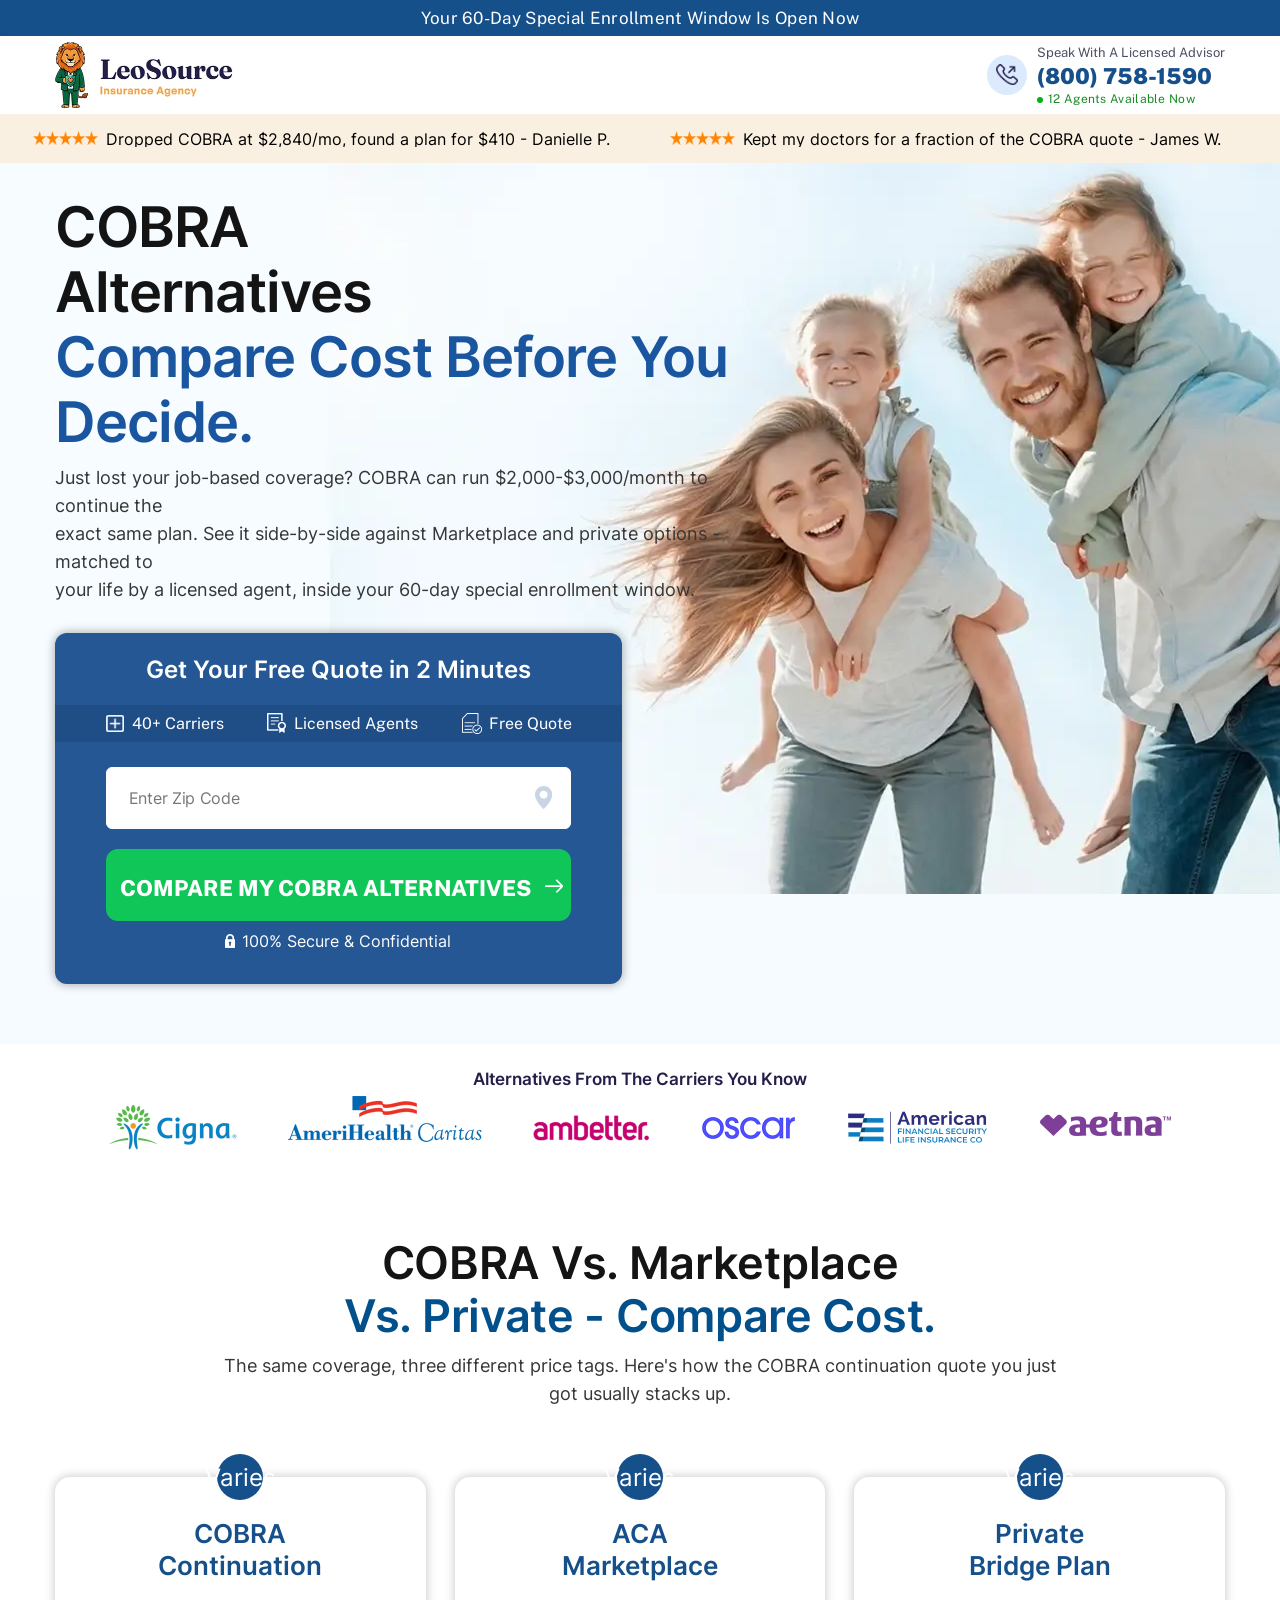
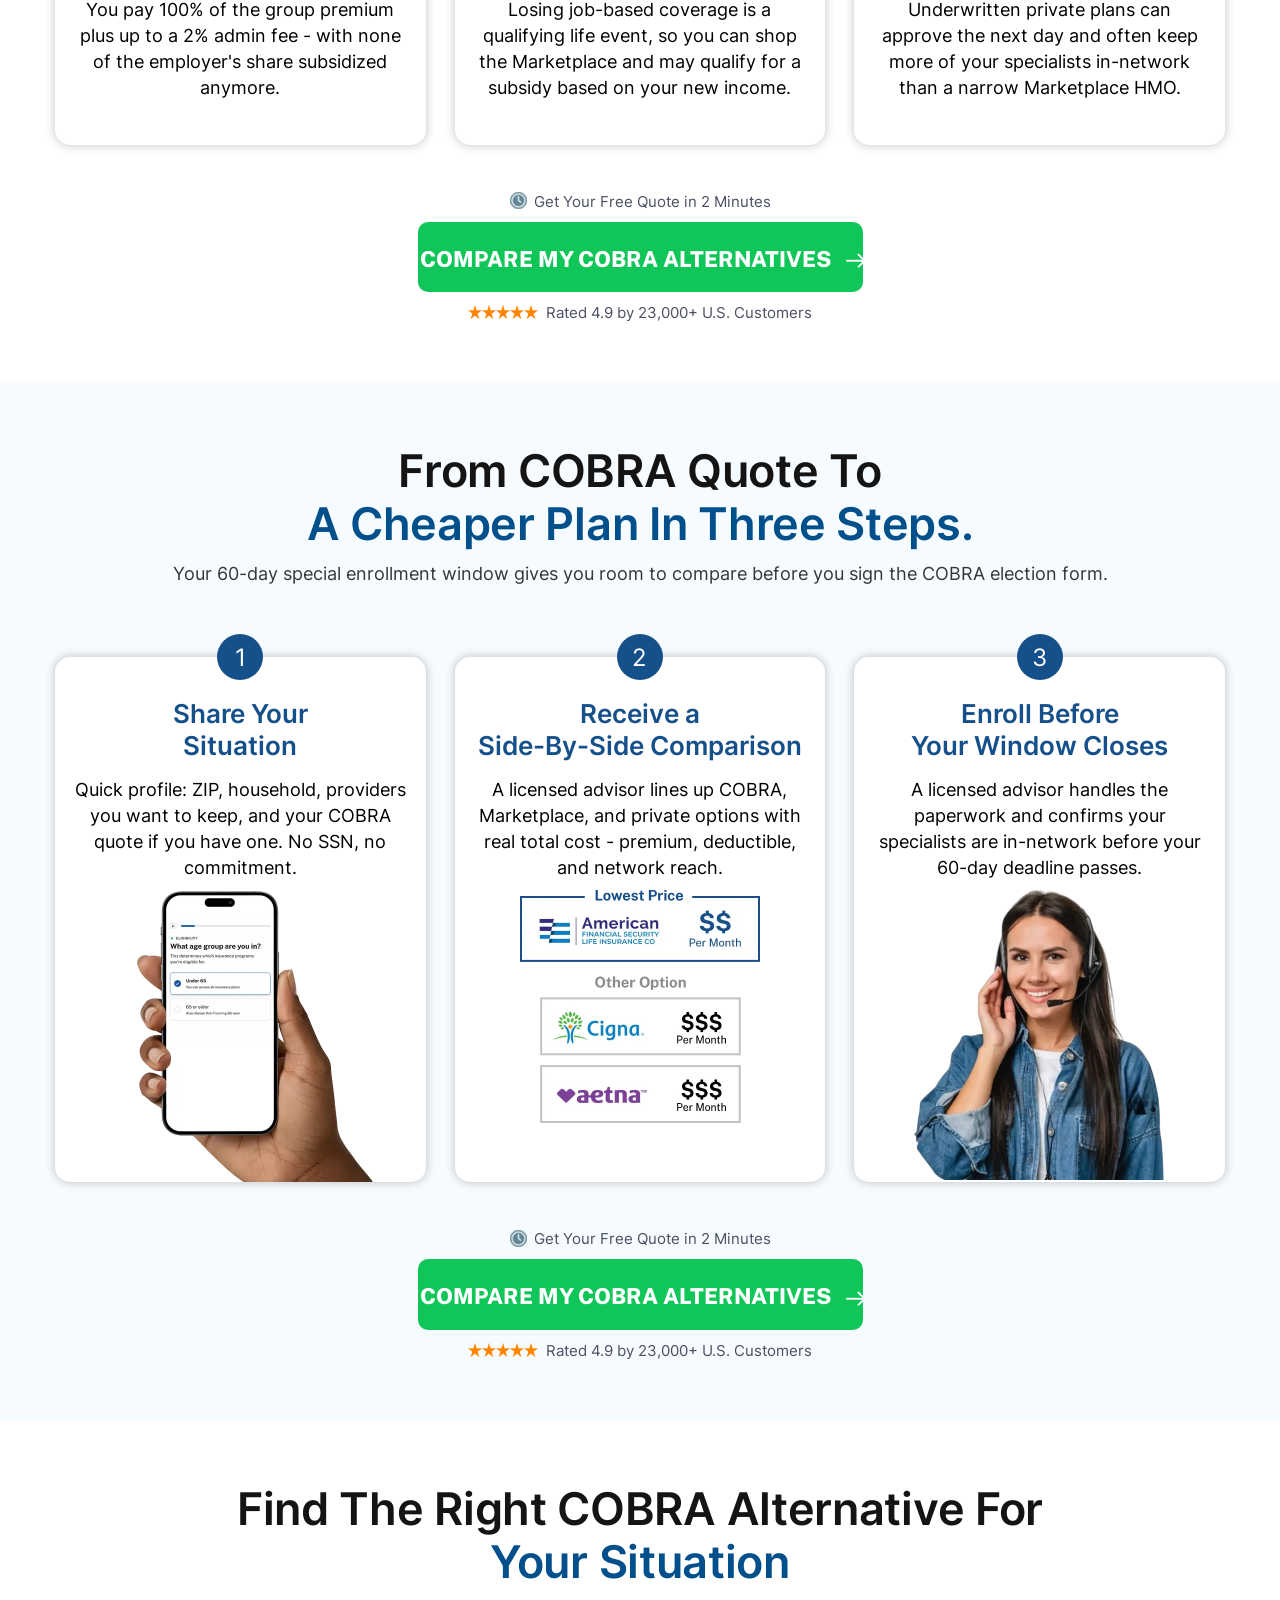
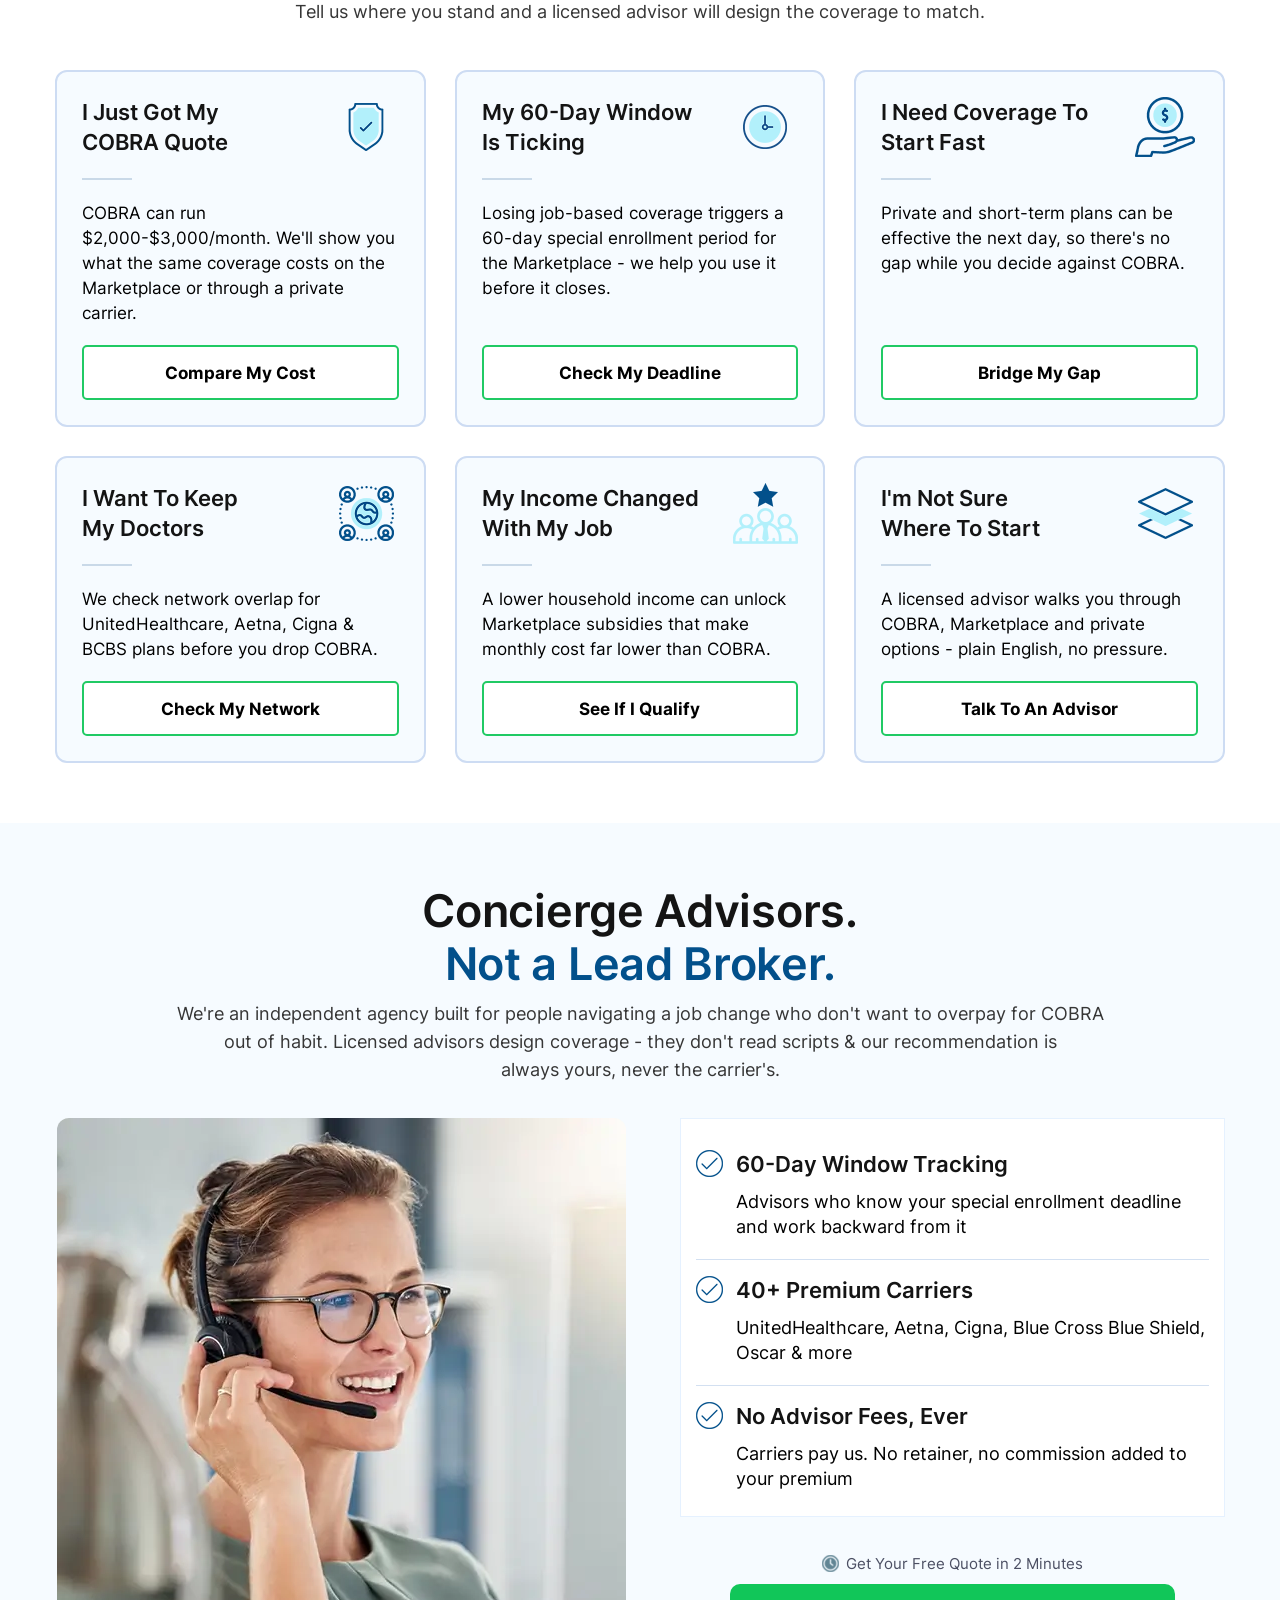
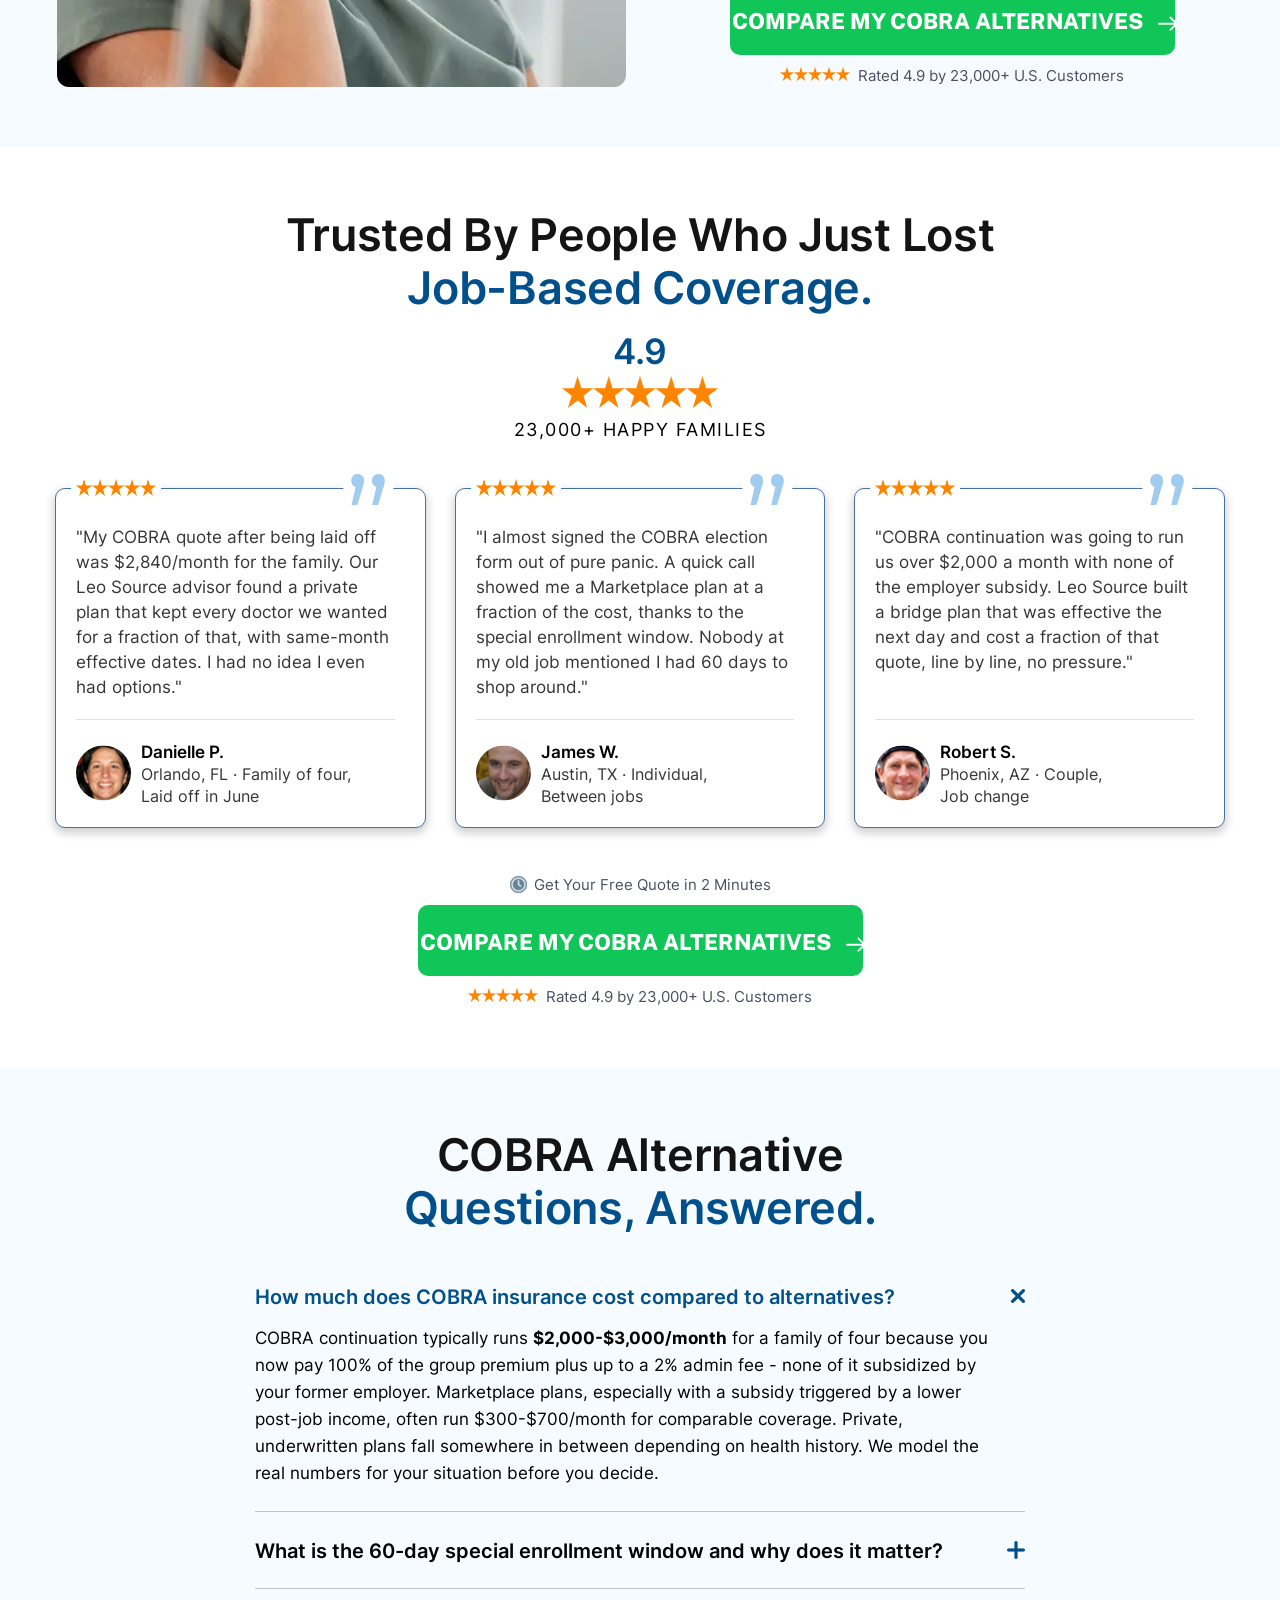
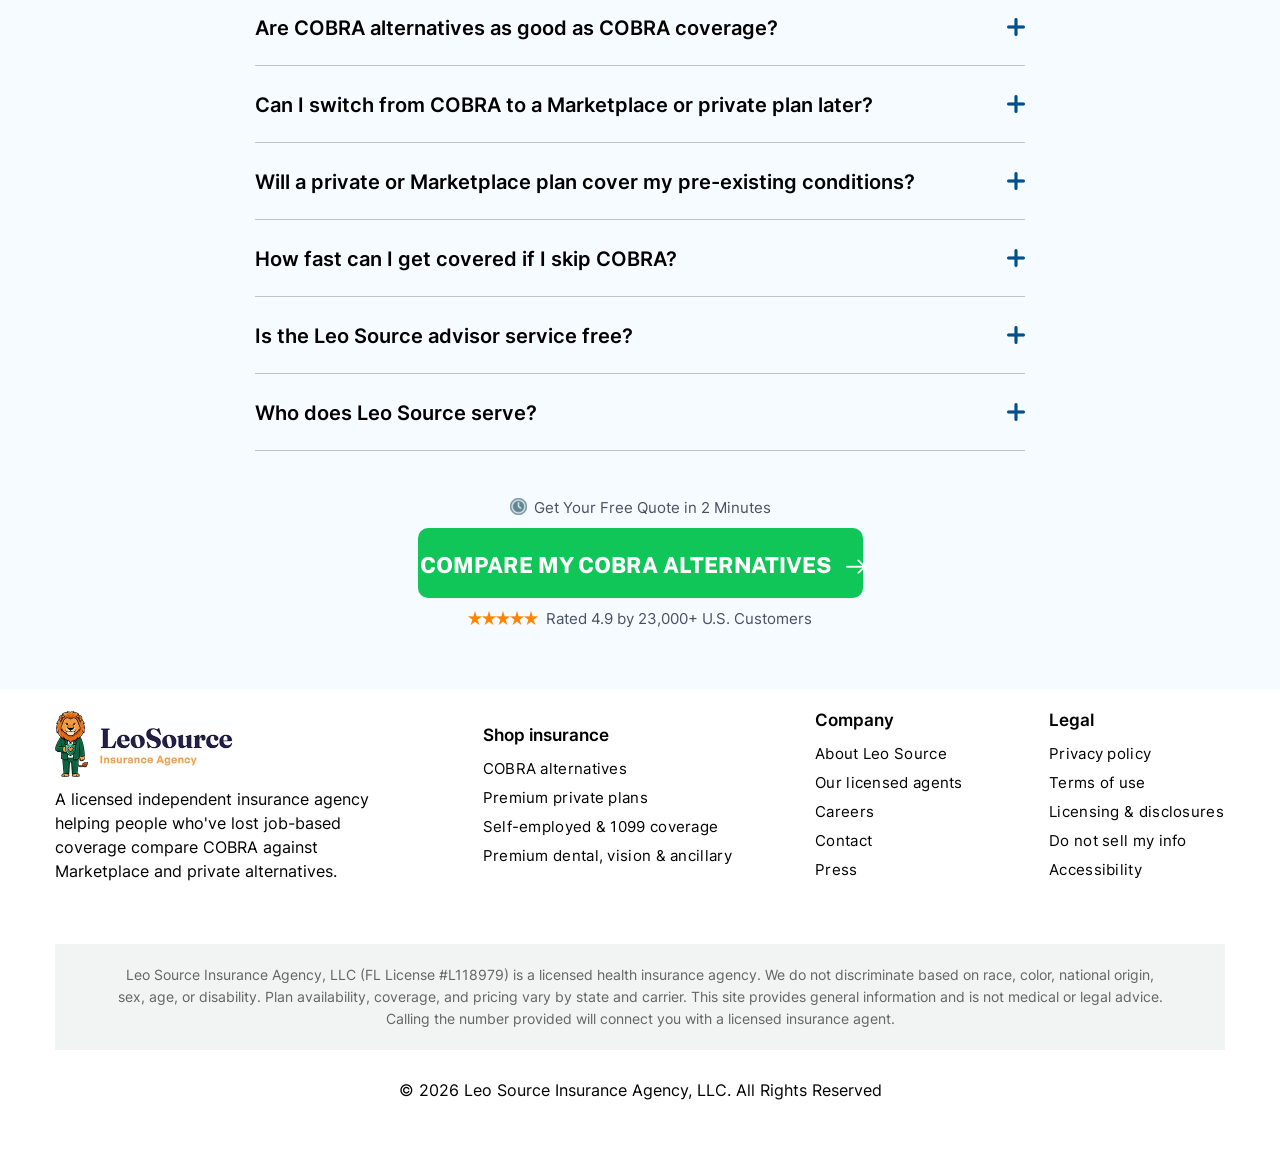
==== cobra-alternatives.html @ 1c75c2d5 "Equalize COBRA vs Marketplace vs Private price comparison to 'Varies'" ====
<!doctype html>
<html>
<head>
<meta charset="utf-8">
<meta name="viewport" content="width=device-width, initial-scale=1.0, maximum-scale=1.0, user-scalable=no" />
<link rel="shortcut icon" type="image/x-icon" href="images/favicon.webp">
<title>COBRA Alternatives | COBRA vs. Marketplace Cost Comparison - LeoSource</title>
<meta name="description" content="COBRA continuation can run $2,000+/month. Compare COBRA cost vs. Marketplace and private plans side-by-side and find affordable coverage inside your 60-day special enrollment window.">

<!------css link---------->
<link rel="stylesheet" type="text/css" href="css/style.css">


<link rel="preload" href="css/Inter-Regular.woff2" as="font" type="font/woff2" crossorigin>
<link rel="preload" href="css/Inter-SemiBold.woff2" as="font" type="font/woff2" crossorigin>
<link rel="preload" href="css/Inter-Bold.woff2" as="font" type="font/woff2" crossorigin>
<link rel="preload" href="css/Inter-ExtraBold.woff2" as="font" type="font/woff2" crossorigin>
<link rel="preload" href="css/PublicSans-Regular.woff2" as="font" type="font/woff2" crossorigin>
<link rel="preload" href="css/PublicSans-Medium.woff2" as="font" type="font/woff2" crossorigin>
<link rel="preload" href="css/PublicSans-ExtraBold.woff2" as="font" type="font/woff2" crossorigin>
<link rel="preload" href="css/PublicSans-Black.woff2" as="font" type="font/woff2" crossorigin>

<!-- ========================== TRACKING CODES — DO NOT MODIFY ========================== -->
<!-- These scripts power paid ad attribution (ClickFlare, Ringba, Clarity).                -->
<!-- Removing or altering them will break conversion tracking and cost real ad dollars.     -->
<!-- If you need to change tracking, update AGENTS.md first and get explicit approval.      -->
<!-- ==================================================================================== -->

<!-- Ringba call tracking tag -->
<script src="//b-js.ringba.com/CA28ed4f20fb83474ba9ae68fe41e6ab78" async></script>

<script type="text/javascript">
    (function(c,l,a,r,i,t,y){
        c[a]=c[a]||function(){(c[a].q=c[a].q||[]).push(arguments)};
        t=l.createElement(r);t.async=1;t.src="https://www.clarity.ms/tag/"+i;
        y=l.getElementsByTagName(r)[0];y.parentNode.insertBefore(t,y);
    })(window, document, "clarity", "script", "x0ifuryqyz");
</script>

<!-- ======================== END TRACKING CODES ======================== -->

<!-- Google tag (gtag.js) -->
<script async src="https://www.googletagmanager.com/gtag/js?id=AW-18140219113"></script>
<script>
  window.dataLayer = window.dataLayer || [];
  function gtag(){dataLayer.push(arguments);}
  gtag('js', new Date());

  gtag('config', 'AW-18140219113');
</script>

</head>

<body>

<!-- ========================== TRACKING CODES — DO NOT MODIFY ========================== -->
<!-- UTM capture, ClickFlare tag, and ClickFlare→Ringba bridge below.                     -->
<!-- Removing or altering them will break conversion tracking and cost real ad dollars.     -->
<!-- ==================================================================================== -->

<!-- Capture UTM/tracking params from ad click into sessionStorage -->
<script>
(function() {
    try {
        if (!sessionStorage.getItem('landing_url')) {
            var params = new URLSearchParams(window.location.search);
            if (params.has('gclid') || params.has('cpid') || params.has('utm_source') || params.has('wbraid') || params.has('gbraid')) {
                sessionStorage.setItem('landing_url', window.location.href);
                params.forEach(function(value, key) {
                    sessionStorage.setItem('utm_' + key, value);
                });
            }
        }
    } catch (_) {} // sessionStorage throws when the browser blocks site data
})();
</script>

<!-- ClickFlare non-redirect tracking script -->
<script>!function(){"use strict";var t="lp_ref",n="cpid",e="lpurl",c="https://leosourceclick.com",r="(?<domain>http(?:s?)://[^/]*)".concat("/cf/click"),a="(?:(?:/(?<cta>[1-9][0-9]*)/?)|(?:/))?",i="^".concat(r).concat(a).concat("(?:$|(\\\\?.*))"),o='javascript:window.clickflare.l="(?<original_link>'.concat(r).concat(a,'("|(\\\\?[^"]*"))).*'),s=function(){return new RegExp(i,"")},u=function(){return new RegExp(o,"")};function l(t){var n=function(t){return t.replace(s(),(function(t){for(var n=[],e=1;e<arguments.length;e++)n[e-1]=arguments[e];var r=n[n.length-1].domain;return t.replace(r,c)}))}(t);return'javascript:window.clickflare.l="'.concat(n,'"; void 0;')}function d(t,n){if(n&&t&&n.apply(document,[t]),/loaded|interactive|complete/.test(document.readyState))for(var e=0,c=document.links.length;e<c;e++)if(s().test(document.links[e].href)){var r=document.links[e];window.clickflare.links_replaced.has(r)||(r.href=l(r.href),window.clickflare.links_replaced.add(r))}}var f,h,m,p;!function(r,a){var i=document.onreadystatechange;window.clickflare||(window.clickflare={listeners:{},customParams:{},links_replaced:new Set,addEventListener:function(t,n){var e=this.listeners[t]||[];e.includes(n)||e.push(n),this.listeners[t]=e},dispatchEvent:function(t,n){n&&(this.customParams[t]=n),(this.listeners[t]||[]).forEach((function(t){return t(n)}))},push:function(t,n){n&&(this.customParams[t]=n),(this.listeners[t]||[]).forEach((function(t){return t(n)}))}},document.onreadystatechange=function(t){return d(t,i)},d(null,i),setTimeout((function(){!function(r,a){var i,o=function(r,a){var i=new URL("".concat(c).concat(r));o=a,s="{",u=s+s,l="_",d=l+l,o.startsWith(u)||o.startsWith(d)||i.searchParams.set(n,a);var o,s,u,l,d;return i.searchParams.append(t,document.referrer),i.searchParams.append(e,location.href),i.searchParams.append("lpt",document.title),i.searchParams.append("t",(new Date).getTime().toString()),i.toString()}(r,a),s=document.createElement("script"),l=document.scripts[0];s.async=1,s.src=o,s.onerror=function(){!function(){for(var t=function(t,n){var e=document.links[t];u().test(decodeURI(e.href))&&setTimeout((function(){e&&e.setAttribute("href",function(t){var n=t.match(u());if(n){var e=(n.groups||{}).original_link;return e?e.slice(0,-1):t}return t}(decodeURI(e.href)))}))},n=0,e=document.links.length;n<e;n++)t(n)}()},null===(i=l.parentNode)||void 0===i||i.insertBefore(s,l)}(r,a)})))}("".concat("/cf/tags","/").concat(new URL(window.location.href).searchParams.get("cftmid")||"6a0fb09a5d264100123b892d"),(m=new URL(window.location.href).searchParams.get(n),f=new RegExp("(^| )".concat("cf_cpid","=([^;]+)")),p=(h=document.cookie.match(f))&&h.pop()||null,m||p||"__CAMPAIGN_ID__"))}();</script>

<!-- Bridge: pass ClickFlare click ID to Ringba -->
<script>
(function() {
  var intervalId = setInterval(function() {
    var cfClickId = (window.clickflare && window.clickflare.tracking_params && window.clickflare.tracking_params.click_id)
      || (document.cookie.match(/(^| )cf_click_id=([^;]+)/) || [])[2]
      || '';
    if (cfClickId) {
      (window._rgba_tags = (window._rgba_tags || [])).push({ type: "User", clickid: cfClickId });
      clearInterval(intervalId);
    }
  }, 500);
  setTimeout(function() { clearInterval(intervalId); }, 15000);
})();
</script>

<!-- ======================== END TRACKING CODES ======================== -->

<!-- TrustedForm -->
<script type="text/javascript">
  (function() {
    var tf = document.createElement('script');
    tf.type = 'text/javascript';
    tf.async = true;
    tf.src = ("https:" == document.location.protocol ? 'https' : 'http') +
      '://api.trustedform.com/trustedform.js?field=xxTrustedFormCertUrl&use_tagged_consent=true&l=' +
      new Date().getTime() + Math.random();
    var s = document.getElementsByTagName('script')[0]; s.parentNode.insertBefore(tf, s);
  })();
</script>
<noscript>
  <img src='https://api.trustedform.com/ns.gif' />
</noscript>
<!-- End TrustedForm -->

<!-------Top-Caption------->
<div class="top_caption">
    <div class="container">
        <p>Your 60-Day Special Enrollment Window Is Open Now</p>
    </div>
</div>

<!----------Header--------->
<div class="header">
    <div class="container">
		<div class="header_row">
        	<img src="images/logo.webp" alt="logo" class="logo">

            <a href="tel:+18007581590" class="header_right">
                <div class="header_call_icon">
                    <img src="images/call-icn.webp" alt="icon" class="header_call animated tada">
                </div>
                <div class="header_right_content">
                    <p class="header_right_text1">Speak with a Licensed Advisor</p>
                    <p class="header_right_text2">(800) 758-1590</p>
                    <p class="header_right_text3">12 Agents Available Now</p>
                </div>
            </a>

        </div>
    </div>
</div>

<!------Header-Strip------->
<div class="header_strip">
    <div class="header_strip_slider">
        <div class="header_strip_slider_inner">
            <div class="header_strip_slider_box">
                <p class="header_strip_text"><img src="images/star.webp" class="header_strip_icon" alt="icon">Dropped COBRA at $2,840/mo, found a plan for $410 - Danielle P.</p>
                <p class="header_strip_text"><img src="images/star.webp" class="header_strip_icon" alt="icon">Kept my doctors for a fraction of the COBRA quote - James W.</p>
                <p class="header_strip_text"><img src="images/star.webp" class="header_strip_icon" alt="icon">Approved the next day, no COBRA gap - Michael R.</p>
                <p class="header_strip_text"><img src="images/star.webp" class="header_strip_icon" alt="icon">Saved $2,200/mo switching off COBRA - Sarah M.</p>
                <p class="header_strip_text"><img src="images/star.webp" class="header_strip_icon" alt="icon">Didn't know I had 60 days to shop - Megan D.</p>
            </div>
        </div>

        <div class="header_strip_slider_inner">
            <div class="header_strip_slider_box">
                <p class="header_strip_text"><img src="images/star.webp" class="header_strip_icon" alt="icon">Dropped COBRA at $2,840/mo, found a plan for $410 - Danielle P.</p>
                <p class="header_strip_text"><img src="images/star.webp" class="header_strip_icon" alt="icon">Kept my doctors for a fraction of the COBRA quote - James W.</p>
                <p class="header_strip_text"><img src="images/star.webp" class="header_strip_icon" alt="icon">Approved the next day, no COBRA gap - Michael R.</p>
                <p class="header_strip_text"><img src="images/star.webp" class="header_strip_icon" alt="icon">Saved $2,200/mo switching off COBRA - Sarah M.</p>
                <p class="header_strip_text"><img src="images/star.webp" class="header_strip_icon" alt="icon">Didn't know I had 60 days to shop - Megan D.</p>
            </div>
        </div>
    </div>
</div>

<!---------Banner---------->
<div class="banner" id="form">
	<div class="container">
    	<div class="banner_content">
        	<p class="banner_heading">COBRA <br>Alternatives<br><span>Compare Cost Before You Decide.</span></p>
            <p class="banner_paragraph">Just lost your job-based coverage? COBRA can run $2,000-$3,000/month to continue the <br class="show-desk">exact same plan. See it side-by-side against Marketplace and private options - matched to <br class="show-desk">your life by a licensed agent, inside your 60-day special enrollment window.</p>
            <div class="banner_form_box">
                <p class="banner_form_box_heading">Get Your Free Quote in 2 Minutes</p>
                <div class="banner_list_box">
                    <ul class="banner_list">
                        <li>
                            <img src="images/bnr-list-icn1.webp" alt="icon">
                            <p>40+ Carriers</p>
                        </li>
                        <li>
                            <img src="images/bnr-list-icn2.webp" alt="icon">
                            <p>Licensed Agents</p>
                        </li>
                        <li>
                            <img src="images/bnr-list-icn3.webp" alt="icon">
                            <p>Free Quote</p>
                        </li>
                    </ul>
                </div>
                <form action="quiz.html" method="get">
                    <div class="banner_form_box_inner">

                        <div class="form_element">
                            <input type="tel" name="zip" placeholder="Enter Zip Code" maxlength="5"  value="" class="input_field">
                        </div>
                        <div class="form_button_box">
                            <button type="submit" class="form_button">Compare My COBRA Alternatives<img src="images/btn-arw.webp" class="form_button_arrow" alt="icon"></button>
                            <p class="secure_text"><img src="images/lock-icn.webp" alt="icon">100% Secure & Confidential</p>
                        </div>

                    </div>
                </form>
            </div>
            <div class="show-mob">
                <a href="tel:+18007581590">
                    <div class="contact_box">
                        <p class="contact_box_heading"><span>For Immediate Assistance</span></p>
                        <div class="contact_deatils_box">
                            <div class="contact_deatils_left">
                                <img src="images/contact-icn.webp" class="contact_icon animated tada" alt="icon">
                            </div>
                            <div class="contact_deatils_right">
                                <p class="contact_deatils_text1">Speak with a Licensed Advisor</p>
                                <p class="contact_deatils_text2">(800) 758-1590</p>
                                <p class="contact_deatils_text3">12 Agents Available Now</p>
                            </div>
                        </div>
                    </div>
                </a>
            	<div class="mobile_banner_image_box">
            		<img src="images/mob-bnr-img.webp" class="mobile_banner_image" alt="image">
                </div>
            </div>
     	</div>
    </div>
</div>

<!-----Banner-Bottom------->
<div class="banner_bottom">
    <div class="container">
    	<p class="banner_bottom_heading">Alternatives From The Carriers You Know</p>
        <ul class="banner_bottom_list">
            <li><a href="quiz.html"><img src="images/bnr-btm-logo1.webp" class="banner_bottom_logo" alt="logo"></a></li>
            <li><a href="quiz.html"><img src="images/bnr-btm-logo2.webp" class="banner_bottom_logo" alt="logo"></a></li>
            <li><a href="quiz.html"><img src="images/bnr-btm-logo3.webp" class="banner_bottom_logo" alt="logo"></a></li>
            <li><a href="quiz.html"><img src="images/bnr-btm-logo4.webp" class="banner_bottom_logo" alt="logo"></a></li>
            <li><a href="quiz.html"><img src="images/bnr-btm-logo5.webp" class="banner_bottom_logo" alt="logo"></a></li>
            <li><a href="quiz.html"><img src="images/bnr-btm-logo6.webp" class="banner_bottom_logo" alt="logo"></a></li>
        </ul>
    </div>
</div>

<!-------Section-Compare (COBRA vs. Marketplace vs. Private)--------->
<div class="section2">
    <div class="container">
    	<p class="common_heading">COBRA Vs. Marketplace <br><span>Vs. Private - Compare Cost.</span></p>
        <p class="common_paragraph">The same coverage, three different price tags. Here's how the COBRA continuation quote you just <br class="show-desk">got usually stacks up.</p>
		<div class="section1_row">
            <div class="section1_column" style="padding-bottom:35px;">
            	<p class="section1_column_number">Varies</p>
                <p class="section1_column_heading">COBRA <br>Continuation</p>
                <p class="section1_column_paragraph">You pay 100% of the group premium plus up to a 2% admin fee - with none of the employer's share subsidized anymore.</p>
            </div>
            <div class="section1_column" style="padding-bottom:35px;">
            	<p class="section1_column_number">Varies</p>
                <p class="section1_column_heading">ACA <br>Marketplace</p>
                <p class="section1_column_paragraph">Losing job-based coverage is a qualifying life event, so you can shop the Marketplace and may qualify for a subsidy based on your new income.</p>
            </div>
            <div class="section1_column" style="padding-bottom:35px;">
            	<p class="section1_column_number">Varies</p>
                <p class="section1_column_heading">Private <br>Bridge Plan</p>
                <p class="section1_column_paragraph">Underwritten private plans can approve the next day and often keep more of your specialists in-network than a narrow Marketplace HMO.</p>
            </div>
        </div>
        <div class="clearall"></div>
        <div class="button_box">
        	<p class="button_text1"><img src="images/timer-icon.webp" class="button_text1_icon" alt="icon">Get Your Free Quote in 2 Minutes</p>
            <a href="javascript:bookmarkscroll.scrollTo('form')" class="common_button">Compare My COBRA Alternatives<img src="images/btn-arw.webp" class="button_arrow" alt="icon"></a>
            <p class="button_text2"><img src="images/btn-star.webp" class="button_text2_icon" alt="icon">Rated 4.9 by 23,000+ U.S. Customers</p>
        </div>
    </div>
</div>

<!-------Section-1--------->
<div class="section1">
    <div class="container">
    	<p class="common_heading">From COBRA Quote To <br><span>A Cheaper Plan In Three Steps.</span></p>
        <p class="common_paragraph">Your 60-day special enrollment window gives you room to compare before you sign the COBRA election form.</p>
		<div class="section1_row">
            <div class="section1_column">
            	<p class="section1_column_number">1</p>
                <p class="section1_column_heading">Share Your <br>Situation</p>
                <p class="section1_column_paragraph">Quick profile: ZIP, household, providers you want to keep, and your COBRA quote if you have one. No SSN, no commitment.</p>
                <a href="quiz.html"><img src="images/s1-col-img1.webp" class="section1_column_image section1_column_image1" alt="image"></a>
            </div>
            <div class="section1_column">
            	<p class="section1_column_number">2</p>
                <p class="section1_column_heading">Receive a <br>Side-By-Side Comparison</p>
                <p class="section1_column_paragraph">A licensed advisor lines up COBRA, Marketplace, and private options with real total cost - premium, deductible, and network reach.</p>
                <a href="quiz.html"><img src="images/s1-col-img2.webp" class="section1_column_image section1_column_image2" alt="image"></a>
            </div>
            <div class="section1_column">
            	<p class="section1_column_number">3</p>
                <p class="section1_column_heading">Enroll Before <br>Your Window Closes</p>
                <p class="section1_column_paragraph">A licensed advisor handles the paperwork and confirms your specialists are in-network before your 60-day deadline passes.</p>
               	<a href="quiz.html"><img src="images/s1-col-img3.webp" class="section1_column_image section1_column_image3" alt="image"></a>
            </div>
        </div>
        <div class="clearall"></div>
        <div class="button_box">
        	<p class="button_text1"><img src="images/timer-icon.webp" class="button_text1_icon" alt="icon">Get Your Free Quote in 2 Minutes</p>
            <a href="javascript:bookmarkscroll.scrollTo('form')" class="common_button">Compare My COBRA Alternatives<img src="images/btn-arw.webp" class="button_arrow" alt="icon"></a>
            <p class="button_text2"><img src="images/btn-star.webp" class="button_text2_icon" alt="icon">Rated 4.9 by 23,000+ U.S. Customers</p>
        </div>
    </div>
</div>

<!-------Section-2--------->
<div class="section2">
    <div class="container">
    	<p class="common_heading">Find The Right COBRA Alternative For <br><span>Your Situation</span></p>
        <p class="common_paragraph">Tell us where you stand and a licensed advisor will design the coverage to match.</p>
		<div class="section2_row">
            <div class="section2_column">
            	<div class="section2_column_top">
                	<p class="section2_column_heading">I Just Got My <br>COBRA Quote</p>
                    <div class="section_column_icon_box">
                    	<img src="images/s2-col-icn1.webp" class="section2_column_icon" alt="icon">
                    </div>
                </div>
                <div class="section2_column_line"></div>
                <p class="section2_column_paragraph">COBRA can run $2,000-$3,000/month. We'll show you what the same coverage costs on the Marketplace or through a private carrier.</p>
                <a href="quiz.html" class="section2_column_button">Compare My Cost</a>
            </div>
            <div class="section2_column">
            	<div class="section2_column_top">
                	<p class="section2_column_heading">My 60-Day Window <br>Is Ticking</p>
                    <div class="section_column_icon_box">
                    	<img src="images/s2-col-icn2.webp" class="section2_column_icon" alt="icon">
                    </div>
                </div>
                <div class="section2_column_line"></div>
                <p class="section2_column_paragraph">Losing job-based coverage triggers a 60-day special enrollment period for the Marketplace - we help you use it before it closes.</p>
                <a href="quiz.html" class="section2_column_button">Check My Deadline</a>
            </div>
            <div class="section2_column">
            	<div class="section2_column_top">
                	<p class="section2_column_heading">I Need Coverage To <br>Start Fast</p>
                    <div class="section_column_icon_box">
                    	<img src="images/s2-col-icn3.webp" class="section2_column_icon" alt="icon">
                    </div>
                </div>
                <div class="section2_column_line"></div>
                <p class="section2_column_paragraph">Private and short-term plans can be effective the next day, so there's no gap while you decide against COBRA.</p>
                <a href="quiz.html" class="section2_column_button">Bridge My Gap</a>
            </div>
            <div class="section2_column">
            	<div class="section2_column_top">
                	<p class="section2_column_heading">I Want To Keep <br>My Doctors</p>
                    <div class="section_column_icon_box">
                    	<img src="images/s2-col-icn4.webp" class="section2_column_icon" alt="icon">
                    </div>
                </div>
                <div class="section2_column_line"></div>
                <p class="section2_column_paragraph">We check network overlap for UnitedHealthcare, Aetna, Cigna & BCBS plans before you drop COBRA.</p>
                <a href="quiz.html" class="section2_column_button">Check My Network</a>
            </div>
            <div class="section2_column">
            	<div class="section2_column_top">
                	<p class="section2_column_heading">My Income Changed <br>With My Job</p>
                    <div class="section_column_icon_box">
                    	<img src="images/s2-col-icn5.webp" class="section2_column_icon" alt="icon">
                    </div>
                </div>
                <div class="section2_column_line"></div>
                <p class="section2_column_paragraph">A lower household income can unlock Marketplace subsidies that make monthly cost far lower than COBRA.</p>
                <a href="quiz.html" class="section2_column_button">See If I Qualify</a>
            </div>
            <div class="section2_column">
            	<div class="section2_column_top">
                	<p class="section2_column_heading">I'm Not Sure <br>Where To Start</p>
                    <div class="section_column_icon_box">
                    	<img src="images/s2-col-icn6.webp" class="section2_column_icon" alt="icon">
                    </div>
                </div>
                <div class="section2_column_line"></div>
                <p class="section2_column_paragraph">A licensed advisor walks you through COBRA, Marketplace and private options - plain English, no pressure.</p>
                <a href="quiz.html" class="section2_column_button">Talk To An Advisor</a>
            </div>
    	</div>
    </div>
</div>

<!-------Section-3--------->
<div class="section3">
    <div class="container">
    	<p class="common_heading">Concierge Advisors. <br><span>Not a Lead Broker.</span></p>
        <p class="common_paragraph">We're an independent agency built for people navigating a job change who don't want to overpay for COBRA <br class="show-desk">out of habit. Licensed advisors design coverage - they don't read scripts & our recommendation is <br class="show-desk">always yours, never the carrier's.</p>
		<div class="section3_content">
        	<div class="section3_content_left hide-mob">
            	<img src="images/s3-img.webp" class="section3_image" alt="image">
            </div>
        	<div class="section3_content_right">
            	<div class="show-mob">
                    <div class="section3_image_box">
                        <img src="images/s3-img-mob.webp" class="mobile_section3_image" alt="image">
                    </div>
                </div>
            	<div class="section3_list_box">
                    <ul class="section3_list">
                        <li>
                            <p class="section3_list_heading">60-Day Window Tracking</p>
                            <p class="section3_list_paragraph">Advisors who know your special enrollment deadline and work backward from it</p>
                        </li>
                        <li>
                            <p class="section3_list_heading">40+ Premium Carriers</p>
                            <p class="section3_list_paragraph">UnitedHealthcare, Aetna, Cigna, Blue Cross Blue Shield, Oscar & more</p>
                        </li>
                        <li>
                            <p class="section3_list_heading">No Advisor Fees, Ever</p>
                            <p class="section3_list_paragraph">Carriers pay us. No retainer, no commission added to your premium</p>
                        </li>
                    </ul>
                </div>
                <div class="clearall"></div>
                <div class="button_box">
                    <p class="button_text1"><img src="images/timer-icon.webp" class="button_text1_icon" alt="icon">Get Your Free Quote in 2 Minutes</p>
                    <a href="javascript:bookmarkscroll.scrollTo('form')" class="common_button">Compare My COBRA Alternatives<img src="images/btn-arw.webp" class="button_arrow" alt="icon"></a>
                    <p class="button_text2"><img src="images/btn-star.webp" class="button_text2_icon" alt="icon">Rated 4.9 by 23,000+ U.S. Customers</p>
                </div>
        	</div>
    	</div>
    </div>
</div>

<!-------Section-4--------->
<div class="section4">
    <div class="container">
    	<p class="common_heading">Trusted By People Who Just Lost <br><span>Job-Based Coverage.</span></p>
		<div class="rating_box">
        	<p class="rating_text1">4.9</p>
            <img src="images/star.webp" class="rating_star" alt="icon">
        	<p class="rating_text2">23,000+ Happy Families</p>
        </div>

        <div class="testimonial_row">
        	<div class="testimonial_column">
            	<div class="testimonial_star_box">
                	<img src="images/star.webp" class="testimonial_star" alt="icon">
                </div>
                <img src="images/quote.webp" class="testimonial_quote" alt="icon">
                <p class="testimonial_column_paragraph">"My COBRA quote after being laid off was $2,840/month for the family. Our Leo Source advisor found a private plan that kept every doctor we wanted for a fraction of that, with same-month effective dates. I had no idea I even had options."</p>
                <div class="testimonial_user_details">
                	<img src="images/testi-user-img1.webp" class="testimonial_user_image" alt="image">
                	<p class="testimonial_user_name"><span>Danielle P.</span><br>Orlando, FL · Family of four, <br>Laid off in June</p>
                </div>
            </div>
            <div class="testimonial_column">
                <div class="testimonial_star_box">
                	<img src="images/star.webp" class="testimonial_star" alt="icon">
                </div>
                <img src="images/quote.webp" class="testimonial_quote" alt="icon">
                <p class="testimonial_column_paragraph">"I almost signed the COBRA election form out of pure panic. A quick call showed me a Marketplace plan at a fraction of the cost, thanks to the special enrollment window. Nobody at my old job mentioned I had 60 days to shop around."</p>
                <div class="testimonial_user_details">
                	<img src="images/testi-user-img2.webp" class="testimonial_user_image" alt="image">
                	<p class="testimonial_user_name"><span>James W.</span><br>Austin, TX · Individual, <br>Between jobs</p>
                </div>
            </div>
            <div class="testimonial_column">
                <div class="testimonial_star_box">
                	<img src="images/star.webp" class="testimonial_star" alt="icon">
                </div>
                <img src="images/quote.webp" class="testimonial_quote" alt="icon">
                <p class="testimonial_column_paragraph">"COBRA continuation was going to run us over $2,000 a month with none of the employer subsidy. Leo Source built a bridge plan that was effective the next day and cost a fraction of that quote, line by line, no pressure."</p>
                <div class="testimonial_user_details">
                	<img src="images/testi-user-img3.webp" class="testimonial_user_image" alt="image">
                	<p class="testimonial_user_name"><span>Robert S.</span><br>Phoenix, AZ · Couple, <br>Job change</p>
                </div>
            </div>
		</div>
        <div class="clearall"></div>
        <div class="button_box">
        	<p class="button_text1"><img src="images/timer-icon.webp" class="button_text1_icon" alt="icon">Get Your Free Quote in 2 Minutes</p>
            <a href="javascript:bookmarkscroll.scrollTo('form')" class="common_button">Compare My COBRA Alternatives<img src="images/btn-arw.webp" class="button_arrow" alt="icon"></a>
            <p class="button_text2"><img src="images/btn-star.webp" class="button_text2_icon" alt="icon">Rated 4.9 by 23,000+ U.S. Customers</p>
        </div>
    </div>
</div>

<!-------Section-5--------->
<div class="section5">
    <div class="container">
    	<p class="common_heading">COBRA Alternative <br><span>Questions, Answered.</span></p>
        <div class="faq-box">
            <div class="faq-row">
                <div class="accordion acdn-heading accordion-open">How much does COBRA insurance cost compared to alternatives?</div>
                <div class="acdn-content">
                    <p class="acdn-para">COBRA continuation typically runs <strong>$2,000-$3,000/month</strong> for a family of four because you now pay 100% of the group premium plus up to a 2% admin fee - none of it subsidized by your former employer. Marketplace plans, especially with a subsidy triggered by a lower post-job income, often run $300-$700/month for comparable coverage. Private, underwritten plans fall somewhere in between depending on health history. We model the real numbers for your situation before you decide.</p>
                </div>
            </div>

            <div class="faq-row">
                <div class="accordion acdn-heading">What is the 60-day special enrollment window and why does it matter?</div>
                <div class="acdn-content" style="display: none;">
                    <p class="acdn-para">Losing job-based health coverage is a qualifying life event that opens a <strong>60-day special enrollment period</strong> for the ACA Marketplace - separate from COBRA's own 60-day election deadline. Missing it means waiting for the next Open Enrollment window, so it's worth comparing your options before that clock runs out, not after you've already signed the COBRA paperwork.</p>
                </div>
            </div>

            <div class="faq-row">
                <div class="accordion acdn-heading">Are COBRA alternatives as good as COBRA coverage?</div>
                <div class="acdn-content" style="display: none;">
                    <p class="acdn-para">Often better on network access, sometimes narrower - it depends on the plan. COBRA continues your exact former employer plan, so the network doesn't change. Marketplace and private alternatives can match or exceed that network, and premium private plans from national carriers frequently offer broader specialist access than a regional Marketplace HMO. We compare network overlap for your specific doctors before you switch.</p>
                </div>
            </div>

            <div class="faq-row">
                <div class="accordion acdn-heading">Can I switch from COBRA to a Marketplace or private plan later?</div>
                <div class="acdn-content" style="display: none;">
                    <p class="acdn-para">Generally only at your next Marketplace Open Enrollment or if you have another qualifying life event - not any time you choose. That's why comparing cost and coverage during your initial 60-day window, before electing COBRA, is the cheapest time to make this decision.</p>
                </div>
            </div>

            <div class="faq-row">
                <div class="accordion acdn-heading">Will a private or Marketplace plan cover my pre-existing conditions?</div>
                <div class="acdn-content" style="display: none;">
                    <p class="acdn-para">Yes. Fully ACA-compliant Marketplace and off-exchange private plans cannot deny coverage or charge more for pre-existing conditions. Short-term medical plans, by contrast, can exclude them - your advisor will flag this clearly before you enroll in anything short-term.</p>
                </div>
            </div>

            <div class="faq-row">
                <div class="accordion acdn-heading">How fast can I get covered if I skip COBRA?</div>
                <div class="acdn-content" style="display: none;">
                    <p class="acdn-para">Marketplace plans triggered by a qualifying life event typically start the 1st of the month after you enroll. Private, underwritten bridge plans can be effective as soon as the next day - useful if there's a short gap between your last day of employer coverage and a new plan's start date.</p>
                </div>
            </div>

            <div class="faq-row">
                <div class="accordion acdn-heading">Is the Leo Source advisor service free?</div>
                <div class="acdn-content" style="display: none;">
                    <p class="acdn-para">Yes. Our concierge advisors are compensated directly by carriers - there's no separate fee, retainer, or commission added to your premium. You get a side-by-side COBRA comparison and licensed advisor expertise without paying for it.</p>
                </div>
            </div>

            <div class="faq-row">
                <div class="accordion acdn-heading">Who does Leo Source serve?</div>
                <div class="acdn-content" style="display: none;">
                    <p class="acdn-para">Leo Source focuses exclusively on Americans <strong>ages 18-64,</strong> including people who've recently lost job-based coverage and are comparing COBRA against Marketplace and private alternatives.</p>
                </div>
            </div>
        </div>
        <div class="clearall"></div>
        <div class="button_box">
        	<p class="button_text1"><img src="images/timer-icon.webp" class="button_text1_icon" alt="icon">Get Your Free Quote in 2 Minutes</p>
            <a href="javascript:bookmarkscroll.scrollTo('form')" class="common_button">Compare My COBRA Alternatives<img src="images/btn-arw.webp" class="button_arrow" alt="icon"></a>
            <p class="button_text2"><img src="images/btn-star.webp" class="button_text2_icon" alt="icon">Rated 4.9 by 23,000+ U.S. Customers</p>
        </div>
    </div>
</div>

<!---------Footer---------->
<div class="footer">
    <div class="container">
        <div class="footer_links_inner">
            <div class="footer_links_column footer_links_column1">
                <a href="#"><img src="images/logo.webp" class="footer_logo"  alt="logo"></a>
                <p class="footer_links_text">A licensed independent insurance agency helping people who've lost job-based coverage compare COBRA against Marketplace and private alternatives.</p>

            </div>

            <div class="footer_links_column footer_links_column2">
                <p class="footer_links_heading">Shop insurance</p>
                <ul class="footer_links_list">
                    <li><a href="quiz.html">COBRA alternatives</a></li>
                    <li><a href="quiz.html">Premium private plans</a></li>
                    <li><a href="quiz.html">Self-employed & 1099 coverage</a></li>
                    <li><a href="quiz.html">Premium dental, vision & ancillary</a></li>
                </ul>
            </div>

            <div class="footer_links_column footer_links_column3">
                <p class="footer_links_heading">Company</p>
                <ul class="footer_links_list">
                    <li><a href="#">About Leo Source</a></li>
                    <li><a href="#">Our licensed agents</a></li>
                    <li><a href="#">Careers</a></li>
                    <li><a href="#">Contact</a></li>
                    <li><a href="#">Press</a></li>
                </ul>
            </div>

            <div class="footer_links_column footer_links_column4">
                <p class="footer_links_heading">Legal</p>
                <ul class="footer_links_list">
                    <li><a href="privacy.html" target="_blank">Privacy policy</a></li>
                    <li><a href="term.html" target="_blank">Terms of use</a></li>
                    <li><a href="#">Licensing & disclosures</a></li>
                    <li><a href="#">Do not sell my info</a></li>
                    <li><a href="#">Accessibility</a></li>
                </ul>
            </div>
        </div>

        <div class="footer_note_box">
        	<p>Leo Source Insurance Agency, LLC (FL License #L118979) is a licensed health insurance agency. We do not discriminate based on race, color, national origin,
sex, age, or disability. Plan availability, coverage, and pricing vary by state and carrier. This site provides general information and is not medical or legal advice. Calling the number provided will connect you with a licensed insurance agent.</p>
        </div>
       <p class="footer_text">&copy; <script type="text/javascript">var year = new Date();document.write(year.getFullYear());</script> Leo Source Insurance Agency, LLC. <br class="show-mob">All Rights Reserved</p>
    </div>
</div>

<!---------Script---------->
<script type="text/javascript" src="js/jquery-3.6.0.min.js"></script>
<script type="text/javascript" src="js/bookmarkscroll.js"></script>
<script type="text/javascript">

$(document).ready(function(e){

	//accordion JS
	$(".accordion").click(function() {

		var questionDiv = $(this);
		var answerDiv   = $(this).next('.acdn-content');
		var idx = $('.acdn-content').index(answerDiv);

		$('.acdn-content').each(function(index, ansDiv) {
            if(index != idx && $(ansDiv).is(':visible')) {
				$(ansDiv).slideUp(500, function() {
					$(ansDiv).prev('.accordion').removeClass('accordion-open');
				});
			}
        });

		if (answerDiv.is(':visible')) {
			answerDiv.stop().slideUp(500, function() {
				questionDiv.removeClass('accordion-open');
			});
		} else {
		  questionDiv.addClass('accordion-open');
		  answerDiv.stop().slideDown(500);
		}
	});
});

</script>

<!-- ========================== TRACKING CODES — DO NOT MODIFY ========================== -->
<!-- Connect Streams module (commented out on this page — see note). Do not remove.        -->
<!-- ==================================================================================== -->

<!-- Connect Streams Module — COMMENTED OUT: requires a phone number to render.
     The lightbox is a callback widget (rings the user's phone), so it only works
     on post-form pages where we have the lead's number. To enable here, build a
     custom click-to-call popup instead.

<div class="g3cm_holder" data-module="1966" data-showoninit="false" data-conversionid="" data-destination="" data-destinationext="" data-followup="" style="display:none;">Thank you for your inquiry. A representative will be in contact with you shortly.</div>

<script type="text/javascript">
window.g3cm = window.g3cm || function () { (g3cm.q = g3cm.q || []).push(arguments) };
g3cm('loadjquery', 'false');
g3cm('send', 'init');

(function() {
    var shown = sessionStorage.getItem('cs_shown');
    if (shown) return;

    function showPopup() {
        if (sessionStorage.getItem('cs_shown')) return;
        sessionStorage.setItem('cs_shown', '1');
        g3cm('show');
    }

    setTimeout(showPopup, 10000);

    document.documentElement.addEventListener('mouseleave', function(e) {
        if (e.clientY <= 0) showPopup();
    });
})();
</script>
<script src="https://api.connectstreams.com/js/connectme-v3.min.js" async="async"></script>
-->

<!-- ======================== END TRACKING CODES ======================== -->

<!-- Carry ad-click params (gclid/campaignid/keyword/etc.) forward into quiz.html.
     The zip form (method=get) and the CTA links otherwise navigate to a bare
     quiz.html, so the ClickFlare tag re-fires on the quiz with no ad params and the
     lead conversion loses keyword/campaign/gclid. We read the original landing URL
     captured in sessionStorage and (a) inject hidden inputs into the quiz form and
     (b) append the params to every quiz.html link. Does NOT touch tracking blocks. -->
<script>
(function () {
    try {
        var landing = sessionStorage.getItem('landing_url');
        var src = new URLSearchParams(landing ? new URL(landing).search : window.location.search);
        var KEEP = ['gclid','wbraid','gbraid','cpid','campaignid','adgroupid','creative','keyword',
                    'matchtype','network','placement','targetid','loc_physical_ms','loc_interest_ms',
                    'gad_source','gad_campaignid','utm_source','utm_medium','utm_campaign','utm_term','utm_content'];
        var carry = new URLSearchParams();
        KEEP.forEach(function (k) { var v = src.get(k); if (v) carry.set(k, v); });
        if (carry.toString() === '') return; // nothing to carry (organic/direct)
        // (a) zip form (GET): hidden inputs become query params on submit
        document.querySelectorAll('form[action^="quiz.html"]').forEach(function (f) {
            carry.forEach(function (v, k) {
                if (f.querySelector('input[name="' + k + '"]')) return;
                var inp = document.createElement('input');
                inp.type = 'hidden'; inp.name = k; inp.value = v;
                f.appendChild(inp);
            });
        });
        // (b) CTA links to quiz.html
        document.querySelectorAll('a[href^="quiz.html"]').forEach(function (a) {
            var href = a.getAttribute('href') || 'quiz.html';
            var qi = href.indexOf('?');
            var base = qi > -1 ? href.slice(0, qi) : href;
            var merged = new URLSearchParams(qi > -1 ? href.slice(qi + 1) : '');
            carry.forEach(function (v, k) { if (!merged.has(k)) merged.set(k, v); });
            a.setAttribute('href', base + '?' + merged.toString());
        });
    } catch (_) {}
})();
</script>
</body>
</html>
---- css/style.css ----
@charset "utf-8";
/*====CSS Document====*/
body {
	top: 0;
	bottom: 0;
	left: 0;
	right: 0;
	margin: auto;
	padding: 0;
	background: #ffffff;
	color: #000000;
	text-align: center;
    font-family: 'Inter';
	font-weight: normal;
	}
div, ul, h1, h2, h3, h4, h5, li, p, img, form, input, textarea {margin: 0;padding: 0;}
header, section, footer, aside, nav, main, article, figure {display: block;}
table, tr, td {border: 0;}
a {outline: none;color: inherit;text-decoration: none;}
img {border: none; max-width: 100%; height: auto;}
li {list-style: none;}
* {box-sizing: border-box;}
.img-full {max-width: 100%;}
.clearall {
	clear: both;
	font-size: 1px;
	line-height: 1px;
	height: 1px;
	}
.fl{ float:left;}
.fr{ float:right;}

/*-----------------------
FONTS
------------------------*/
@font-face {
    font-family: 'Inter';
    src: url('Inter-Regular.woff2') format('woff2'),
	url('Inter-Regular.woff') format('woff');
	font-weight: normal;
	font-style: normal;
	font-display: swap;
	}
	
@font-face {
    font-family: 'Inter';
	src: url('Inter-SemiBold.woff2') format('woff2'),
	url('Inter-SemiBold.woff') format('woff');
	font-weight: 600;
	font-style: normal;
	font-display: swap;
	}
	
@font-face {
    font-family: 'Inter';
    src: url('Inter-Bold.woff2') format('woff2'),
	url('Inter-Bold.woff') format('woff');
	font-weight: bold;
	font-style: normal;
	font-display: swap;
	}
	
@font-face {
    font-family: 'Inter';
	src: url('Inter-ExtraBold.woff2') format('woff2'),
	url('Inter-ExtraBold.woff') format('woff');
	font-weight: 800;
	font-style: normal;
	font-display: swap;
	}

@font-face {
    font-family: 'Public Sans';
    src: url('PublicSans-Regular.woff2') format('woff2'),
	url('PublicSans-Regular.woff') format('woff');
	font-weight: normal;
	font-style: normal;
	font-display: swap;
	}

@font-face {
    font-family: 'Public Sans';
	src: url('PublicSans-Medium.woff2') format('woff2'),
	url('PublicSans-Medium.woff') format('woff');
	font-weight: 500;
	font-style: normal;
	font-display: swap;
	}
	
@font-face {
    font-family: 'Public Sans';
	src: url('PublicSans-ExtraBold.woff2') format('woff2'),
	url('PublicSans-ExtraBold.woff') format('woff');
	font-weight: 800;
	font-style: normal;
	font-display: swap;
	}
	
@font-face {
	font-family: 'Public Sans';
	src: url('PublicSans-Black.woff2') format('woff2'),
	url('PublicSans-Black.woff') format('woff');
	font-weight: 900;
	font-style: normal;
	font-display: swap;
	}

/*-----------------------
MAIN CSS START
------------------------*/

.container{
	width:1170px;
	margin:0 auto;
	padding:0;
	position:relative;
	}
	
/*-----Top-Caption-------*/
.top_caption{
	float:left;
	width:100%;
	background:#16508b;
	padding:9px 0 10px;
	}
.top_caption p{
	color:#ffffff;
    font-size:17px;
    line-height:17px;
	letter-spacing:0.3px;
	font-family: 'Public Sans';
	}	
	
/*------HEADER-------*/	
.header{
	float:left;
	width:100%;
	background:#ffffff;
	font-family: 'Public Sans';
	padding:6px 0;
	position:relative;
	box-shadow: 0 2px 5px 0 rgba(0, 0, 0, 0.1);
	}
.header_row{
	display:flex;
	display:-webkit-flex;
	justify-content:space-between;
	align-items:center;
	width:100%;
	}			
.logo{
	display:block;
	width:180px;
	flex-shrink:0;
	}
.header_right{
	display:flex;
	display:-webkit-flex;
	justify-content:space-between;
	align-items:center;
	column-gap:10px;
	}
.header_right_content{
	text-align:left;
	}
.header_call_icon{
	display:flex;
	display:-webkit-flex;
	justify-content:center;
	align-items:center;
	flex-shrink:0;
	width:40px;
	height:40px;
	background:#dbeafd;
	border-radius:50%;
	}
.header_call{
	width:22px;
	}
.header_right_text1{
	color:#4b4f63;
    font-size:13px;
    line-height:16px;
	text-transform:capitalize;
	}
.header_right_text2{
	color:#16508b;
	font-size:22px;
	line-height:24px;
	font-weight:900;
	margin:2px 0px 5px;
	}	
.header_right_text3{
	color:#188a25;
	font-size:12px;
    line-height:14px;
    letter-spacing:0.3px;
	text-transform:capitalize;
	position:relative;
	}
.header_right_text3:before{
	content:"";
    display:inline-block;
    vertical-align:middle;
    width:6px;
    height:6px;
	background:#00b214;
    border-radius:50%;
    margin:-1px 5px 0 0;
    animation:fade 1s ease-out infinite;
	}		
	
/*--------HEADER-STRIP--------*/
.header_strip{
	float:left;
	width:100%;
	background:#faf0e1;
	padding:17px 0 16px;
	position: relative;
	}
.header_strip_slider{
	overflow: hidden;
	display: flex;
    flex-wrap: nowrap;
	}
.header_strip_slider_inner{
	display: flex;
    flex-wrap: nowrap;
    -webkit-box-align: center;
    align-items: center;
    -webkit-box-pack: center;
    justify-content: center;
    flex-shrink: 0;
    animation: marquee-horizontal 40s linear infinite;
	}
.header_strip_slider_box{
	display:flex;
    align-items: center;
    justify-content: center;
	position:relative;
	padding:0 2.5px;
	}
	
@keyframes marquee-horizontal {
	from {
		transform: translateX(0);
	}

	to {
		transform: translateX(-100%);
	}
}
		
.header_strip_text{
	color:#000000;
	font-size:16px;
	line-height:16px;
	font-weight:500;
	margin:0 30px;
	}
.header_strip_icon{
	display:inline-block;
	vertical-align:middle;
	width:65px;
	margin:-4px 8px 0 0;	
	}	
	
/*-------BANNER--------*/	
.banner{
	float:left;
	width:100%;
	background:url(../images/bnr-bg.webp)no-repeat center top #f6fbff;
	padding:30px 0 60px;
	overflow:hidden;
	}
.banner_content{
	float:left;
	width:60%;
	position:relative;
	}
.banner_heading{
	color:#141414;
	font-size:56px;
    line-height:65px;
    font-weight:600;
	text-align:left;
	letter-spacing:-1px;
	}	
.banner_heading span{color:#1a569f;}	
.banner_paragraph{
	color:#363636;
	font-size:18px;
    line-height:28px;
	text-align:left;
	margin-top:10px;
	}
.banner_form_box{
	float:left;
	width:80.7%;
	-webkit-box-shadow: 0 0 10px 1px rgba(0, 0, 0, 0.2);
    box-shadow: 0 0 10px 1px rgba(0, 0, 0, 0.3);
	border-radius:12px;
	background:#255794;
	padding:20px 50px 35px;
	margin:30px 0 0;
	z-index:1;
    position:relative;
	}
.banner_form_box_heading{
	color:#ffffff;
	font-size:24px;
	line-height:32px;
	font-weight:600;
	}
.banner_list_box{
	display:inline-block;
	vertical-align:middle;
	width:calc(100% + 100px);
	background:#1f4e87;
	padding:8px 50px;
	margin: 20px 0 0 -50px;
	}	
ul.banner_list{
	display: -webkit-flex;
	display: flex;
	flex-wrap: wrap;
	align-items: center;
	justify-content: space-between;	
	width:100%;
	margin:0 auto;
	}
ul.banner_list li{
	display: -webkit-flex;
	display: flex;
	flex-wrap: wrap;
	align-items: center;
	justify-content:flex-start;
    column-gap:7px;
	text-align:left;
	font-family: 'Public Sans';
	}    
ul.banner_list li img{
	width:20px;
	}
ul.banner_list li p{
	width:calc(100% - 27px);
	color:#ffffff;
	font-size:16px;
	line-height:16px;
	}	
.banner_form_box_inner{
	display: -webkit-flex;
    display: flex;
    -webkit-flex-wrap: wrap;
    flex-wrap: wrap;
    -webkit-justify-content:space-between;
    justify-content:space-between;
	row-gap:20px;
	max-width:465px;
	width:100%;
	margin:25px auto 0;
	}
.form_element{
	width:100%;
	position:relative;
	}	
.input_field{
    float:left;
    width:100%;
	height:62px;
    color:#000;
    font-size:16px;
    font-family: 'Inter';
	border:1px solid #ffffff;
	background:url(../images/location-arw.webp)no-repeat 96% 50% #ffffff;
	background-size:17px;
	border-radius:6px;
    letter-spacing:-0.3px;
    padding:0 55px 0 22px;
    -webkit-appearance:none;
	outline:none;	
	}
.input_field::placeholder{color:#777777;}
.input_field:focus{
	border:1px solid #4aa3d3;
	transition:all ease .5s;
	box-shadow:5px 5px 8px 2px rgba(0,0,0,0.1);
	-webkit-box-shadow:5px 5px 8px 2px rgba(0,0,0,0.1);
	}
.form_button_box{
	width:100%;
	}
.form_button{
	display:inline-block;
	vertical-align:middle;
	width:100%;
	height:72px;
   	color:#ffffff;
	font-size:22px;
	line-height:72px;
	border-radius:12px;
	text-align:center;
	background:#11c659;
	font-family: 'Public Sans';
	text-transform:uppercase;
	font-weight:800;
	cursor:pointer;
	border:none;
	-webkit-appearance:none;
	}
.form_button_arrow{
	display:inline-block;
	vertical-align:middle;
	width:18px;
	margin:-7px -6px 0 14px;
	}
.secure_text{
	float:left;
	width:100%;
	color:#ffffff;
	font-size:16px;
	line-height:16px;
	margin-top:12px;
	}
.secure_text img{
	display:inline-block;
	vertical-align:middle;
	width:10px;
	margin:-3px 7px 0 0;
	}	
	
/*------Banner-Bottom-------*/
.banner_bottom{
	float:left;
	width:100%;
	background:#ffffff;
	padding:22px 0 25px;	
	}
.banner_bottom_heading{
	color:#231f4a;
	font-size:17px;
	line-height:25px;
	font-weight:600;
	}
ul.banner_bottom_list{
	display:-webkit-flex;
    display:flex;
	flex-wrap:wrap;
    align-items:center;
	justify-content:center;
	column-gap:50px;
	width:100%;
	margin:5px auto 0;
	}
ul.banner_bottom_list li{}
.banner_bottom_logo{
	display:block;
	margin:0 auto;
	width:auto;
	height:54px;
	object-fit: contain;
	}	

/*--------COMMON-CSS----------*/	
.common_heading{
	color:#141414;
	font-size:45px;
	line-height:53px;
	font-weight:600;
	letter-spacing:-0.3px;
	font-family: 'Inter';
	}
.common_heading span{color:#02508b;}	
.common_paragraph{
	color:#363636;
	font-size:18px;
	line-height:28px;
	margin-top:10px;
	}
.button_box{
	display:inline-block;
	vertical-align:middle;
	max-width:445px;
	width:100%;
	margin:45px auto 0;
	}
.button_text1{
	color:#4b4f63;
	font-size:15px;
	line-height:21px;
	}
.button_text1_icon{
	display:inline-block;
	vertical-align:middle;
	width:17px;
	margin:-3px 7px 0 0;
	}
.common_button{
	display:inline-block;
	vertical-align:middle;
	width:100%;
    color:#ffffff;
	font-size:22px;
	line-height:22px;
	border-radius:10px;
	text-align:center;
	background:#11c659;
	font-family: 'Public Sans';
	text-transform:uppercase;
	font-weight:800;
	padding:24px 0;
	margin:10px 0;
	cursor:pointer;
	}
.button_arrow{
	display:inline-block;
	vertical-align:middle;
	width:19px;
    margin:0 -5px 0 15px;
	}	
.button_text2{
	color:#4b4f63;
	font-size:15px;
	line-height:21px;
	}
.button_text2_icon{
	display:inline-block;
	vertical-align:middle;
	width:70px;
	margin:-4px 8px 0 0;
	}

/*----------------------------*/		
/*----------Section1---------*/
.section1{
	float:left;
	width:100%;
	background:#f6fbff;
	padding:60px 0;
	}
.section1_row{
	display:grid;
    grid-template-columns:1fr 1fr 1fr;
    gap:29px;
	width:100%;
	margin-top:70px;
	}
.section1_column{
	display: flex;
    flex-wrap: wrap;
    flex-direction: column;
	background:#ffffff;
	border-radius:15px;
	-webkit-box-shadow: 0 0 10px 1px rgba(0, 0, 0, 0.2);
    box-shadow: 0 0 10px 1px rgba(0, 0, 0, 0.2);
	padding:40px 18px 0;
	position:relative;
	}
.section1_column_number{
	display: -webkit-flex;
    display: flex;
	flex-wrap:wrap;
	justify-content:center;
	align-items:center;
	position:absolute;
	top:-23px;
	left:50%;
	transform:translateX(-50%);
	width:46px;
	height:46px;
	color:#ffffff;
	font-size:24px;
	line-height:24px;
	font-weight:500;
	text-align:center;
	background:#16508b;
	border-radius:50%;
	}
.section1_column_heading{
	color:#16508b;
	font-size:26px;
	line-height:32px;
	font-weight:600;	
	}
.section1_column_paragraph{
	color:#000000;
	font-size:18px;
	line-height:26px;
	margin:15px 0 10px;	
	}
.section1_column_image{
	display:block;
	margin:auto auto 0;
	}
.section1_column_image1{
	width:270px;
	}
.section1_column_image2{margin-bottom:40px; width:240px;}
.section1_column_image3{
	width:252px;
	}

/*---------Section2--------*/
.section2{
	float:left;
	width:100%;
	padding:60px 0;
	}
.section2_row{
	display:grid;
    grid-template-columns:1fr 1fr 1fr;
    gap:29px;
	width:100%;
	margin-top:45px;
	}
.section2_column{
	display: flex;
    flex-wrap: wrap;
    flex-direction: column;
	background:#f6fbff;
	border:2px solid #cddcf3;
	border-radius:12px;
	text-align:left;
	padding:25px 25px;
	}
.section2_column_top{
	display: flex;
    flex-wrap: wrap;
	justify-content: space-between;
	column-gap:10px;
    align-items: center;
	width:100%;
	}
.section2_column_heading{
	color:#141414;
	font-size:22px;
	line-height:30px;
	font-weight:600;
	}
.section_column_icon_box{
	width:65px;
	}
.section2_column_icon{
	display:block;
	margin:0 auto;
	}
.section2_column_line{
	width:50px;
	height:2px;
	background:#c9d9e8;
	margin-top:20px;
	}
.section2_column_paragraph{
	color:#000000;
	font-size:17px;
	line-height:25px;
	margin:20px 0 20px;		
	}
.section2_column_button{
	width:100%;
	color:#000000;
    font-size:17px;
	line-height:17px;
	font-weight:bold;
	text-align:center;
	border-radius:5px;
	background:#ffffff;
	border:2px solid #20ca64;
	transition:0.5s ease;
	padding:17px 0;
	margin-top:auto;
	cursor:pointer;
	}
.section2_column_button:hover{
	color:#ffffff;
	background:#20ca64;
	}

/*---------Section3--------*/
.section3{
	float:left;
	width:100%;
	background:#f6fbff;
	padding:60px 0;
	}
.section3_content{
	display:inline-block;
	vertical-align:top;
	width:100%;
	margin-top:35px;
	}
.section3_content_left{
	float:left;
	width:49%;
	}
.section3_image{
	display:inline-block;
	vertical-align:middle;
	border-radius:12px;
	}
.section3_content_right{
	float:right;
	width:46.6%;	
	}	
.section3_list_box{
	float:left;
	width:100%;
	background:#ffffff;	
	border:1px solid #e5f1ff;
	text-align:left;
	padding:30px 15px 25px;
	}
ul.section3_list{
	float:left;
	width:100%;
	}
ul.section3_list li{
	float:left;
	width:100%;
	text-align:left;
	border-bottom:1px solid #d3e0f1;
	background:url(../images/bullet.webp)no-repeat left 1px;
	background-size:27px;
	padding-bottom:20px;
	padding-left:40px;
	margin-top:15px;
	}
ul.section3_list li:first-child{margin-top:0;}
ul.section3_list li:last-child{border-bottom:none; padding-bottom:0;}
.section3_list_heading{
	color:#141414;
	font-size:22px;
	line-height:30px;
	font-weight:600;
	}
.section3_list_paragraph{
	color:#000000;
	font-size:18px;
	line-height:25px;
	margin-top:10px;
	}
.section3 .button_box{margin:35px auto 0;}

/*---------Section4--------*/
.section4{
	float:left;
	width:100%;
	padding:60px 0;
	}
.rating_box{
	display:inline-block;
	vertical-align:top;
	width:100%;
	margin-top:20px;	
	}
.rating_text1{
	color:#02508b;
	font-size:35px;
	line-height:35px;
	font-weight:600;
	letter-spacing:-0.3px;
	}
.rating_star{
	display:block;
	margin:8px auto 0;
	width:156px;
	}
.rating_text2{
	color:#000000;
	font-size:18px;
	line-height:18px;
	text-transform:uppercase;
	letter-spacing:1.5px;
	margin-top:12px;
	}	
.testimonial_row{
	display:grid;
    grid-template-columns:1fr 1fr 1fr;
    gap:29px;
	width:100%;
	margin-top:50px;	
	}
.testimonial_column{
	display: flex;
    flex-wrap: wrap;
    flex-direction: column;
	background:#ffffff;
	border:1px solid #4473a2;
	-webkit-box-shadow: 0 4px 10px 1px rgba(0, 0, 0, 0.2);
    box-shadow: 0 4px 10px 1px rgba(0, 0, 0, 0.2);
	border-radius:10px;
	text-align:left;
	padding:35px 30px 0 20px;
	position:relative;
	}	
.testimonial_star_box{
	position:absolute;
	top:-10px;
	left:15px;
	background:#ffffff;
    padding:0 5px;
	}
.testimonial_star{
	width:80px;
	}
.testimonial_quote{
	position:absolute;
	top:-26px;
	right:30px;
	width:54px;
	}
.testimonial_column_paragraph{
	float:left;
	width:100%;
	color:#363636;
    font-size:17px;
	line-height:25px;	
	margin-bottom:20px;
	}
.testimonial_user_details{
	float:left;
	width:100%;
	border-top:1px solid #d6e2f0;
	padding:20px 0 20px 65px;
	margin-top:auto;
	position:relative;
	}
.testimonial_user_image{
	position:absolute;
	top:50%;
	transform:translateY(-50%);
	left:0;
	width:55px;
	border-radius:50%;
	}
.testimonial_user_name{
	color:#363636;
    font-size:16px;
	line-height:22px;
	}
.testimonial_user_name span{
	color:#000000;
    font-size:17px;	
	font-weight:600;
	}
	
/*---------Section5--------*/
.section5{
	float:left;
	width:100%;
	background:#f6fbff;
	padding:60px 0;
	}
.faq-box{
	display:inline-block;
	vertical-align:top;
	width:100%;
	max-width:770px;
	margin-top:25px;
	}
.faq-row{
	float:left;
	width:100%;
	border-bottom:1px solid #c2c2c2;
	}
.accordion{
	float:left;
	width:100%;
	text-align:left;
	background:url(../images/close.webp) no-repeat 100% center;
	background-size:18px;
	padding:25px 35px 25px 0;
	color:#000000;
	font-size:20px;
	line-height:26px;
	font-weight:600;
	position:relative;
	cursor:pointer;
	}
.acdn-heading.accordion-open{
	background:url(../images/open.webp) no-repeat 100% center;
	background-size:14px;
	color:#02508b;
	}
.acdn-content{
	float:left;
	width:100%;
	text-align:left;
	padding:0 35px 5px 0;
    margin-top:-10px;
	}
.acdn-para{
	color:#000000;
	font-size:17px;
	line-height:27px;
	margin-bottom:20px;
	}				
	
/*-------Footer--------*/
.footer{
	float:left;
    width:100%;
	background:#ffffff;
    padding:20px 0 60px;
	}
.footer_links_inner{
	float: left;
    width: 100%;
    display: -webkit-box;
    display: -moz-box;
    display: -ms-flexbox;
    display: -webkit-flex;
    display: flex;
    justify-content: space-between;
	align-items:center;
	}
.footer_links_column{
	text-align:left;
	}
.footer_links_column1{
    width:38.5%;
    padding-right:70px;
	margin-top:0;
	}
.footer_links_column2{
	width:30%;
	padding-right:40px;
	}
.footer_links_column3{
	width:21%;
	padding-right:50px;
	}
.footer_links_column4{
	width:16%;
	}
.footer_logo{
	display:inline-block;
	vertical-align:top;
	width:180px;
	}
.footer_links_text{
	color:#000000;
	font-size:16px;
    line-height:24px;
	margin-top:10px;
	}
.footer_links_heading{
	float:left;
	width:100%;
	color:#000;
	font-size:17px;
	line-height:20px;
	font-weight:600;
	}
.footer_links_list{
	float:left;
	width:100%;
	margin-top:10px;
	}
.footer_links_list li{
	float:left;
	width:100%;
	color:#000000;
	font-size:15px;
	line-height:17px;
	letter-spacing:0.3px;
	margin:6px 0;
	}
.footer_note_box{
	display:inline-block;
	vertical-align:middle;
	width:100%;
	background:#f2f3f3;
	padding:20px 60px;
	margin-top:60px;
	}
.footer_note_box p{
	color:#636464;
	font-size:14px;
	line-height:22px;
	}
.footer_text{
	color:#000000;
	font-size:16px;
	line-height:20px;
	margin-top:30px;
	}	

/*===== thankyou =====*/
.thankyou_section{
	float:left;
	width:100%;
	background:#f6fbff;
	padding:50px 0 80px;
	min-height:calc(100vh - 86px);
	}
.congrats_box{
	width:100%;
	max-width:775px;
	margin:0 auto;
	background:#fff;
	border-radius:20px;
	overflow: hidden;
	box-shadow:0 0 9px 0 rgba(0,0,0,0.1);
	-webkit-box-shadow:0 0 9px 0 rgba(0,0,0,0.1);
	}
.congrats_box-top{
	padding:25px 30px 50px;
	text-align:center;
	position:relative;
	overflow:hidden;
	z-index:1;
	}
canvas {
	position:absolute;
	left:0;
	top: 0;
	bottom:0;
	width: 100%;
	height:100%;
	margin: 0;
	z-index:-1;
	pointer-events:none;
	}
.congrats-checked-icon{
	display:block;
	margin:0 auto 10px;
	width:52px;
	}
.congrats_heading{
	font-size:50px;
	line-height:50px;
	color:#16508b;
	font-weight:bold;
	}
.congrats_text{
	font-size:17px;
	line-height:25px;
	color:#000000;
	font-weight:500;
	margin-top:15px;
	}
.agency-thankyou-img{
	display:block;
	margin:25px auto 0;
	max-width:100%;
	}
.congrats_box-bottom{
	background:#255794;
	padding:25px 20px 30px;
	}
.agent-insurance-heading{
	display: flex;
    align-items: center;
    justify-content: center;
	column-gap:15px;
	}
.agent-insurance-heading p{
	font-size:28px;
	line-height:35px;
	color:#ffffff;
	font-weight:600;
	}
.ty-call-icon{
	width:65px;
	flex-shrink: 0;
    vertical-align: middle;
	}
.thankyou-btn-box{
	display: flex;
	justify-content: center;
	flex-direction: column;
	width:100%;
	max-width:430px;
	margin:30px auto 0;
	}
.skip-queue{
	display: flex;
    align-items: center;
    justify-content: center;
	font-size:18px;
	line-height:25px;
	letter-spacing:0.3px;
	color:#fff;
	margin-bottom:10px;
	}
.skip-queue:before,.skip-queue:after{
	flex-grow: 1;
	content:"";
	border-bottom:1px solid #6dbee8;
	}
.skip-queue span{ padding:0 15px;}
.thankyou-btn{
	background:#f08b27;
	display: flex;
    align-items: center;
    justify-content: center;
	column-gap:10px;
    width: 100%;
    color: #ffffff;
    font-size: 22px;
    line-height: 22px;
    border-radius: 10px;
    text-align: center;
    font-family: 'Public Sans';
    text-transform: uppercase;
    font-weight: 400;
    padding: 24px 0;
    cursor: pointer;
	}
.thankyou-btn img{
	width:27px;
	}
.thankyou-btn span{
	font-weight:700;
	}
.btn-agent-availabe{
	color: #fff;
    font-size: 14px;
    line-height:20px;
    letter-spacing: 0.5px;
    text-transform: capitalize;
    position: relative;
	margin-top:10px;
	}
.btn-agent-availabe:before {
    content: "";
    display: inline-block;
    vertical-align: middle;
    width: 6px;
    height: 6px;
    background: #00b214;
    border-radius: 50%;
    margin: -1px 5px 0 0;
    animation: fade 1s ease-out infinite;
}
.congrats_box2-bottom{
	background: #255794;
    padding: 20px 30px 25px;
	display: flex;
    justify-content: center;
	column-gap:30px;
	}
.phone-img-col{
	width:224px;
	position:relative;
	}
.phone-img{
	position:absolute;
	left:0;
	bottom:-25px;
	max-width:100%;
	margin:0 auto;
	z-index: 3;
	}
.ready-phone-heading{
	font-size: 28px;
    line-height: 35px;
    color: #ffffff;
    font-weight: 600;
	}
.congrats_box2-bottom .thankyou-btn-box{ margin:20px auto 0;}
.congrats_box2-bottom .skip-queue{ font-size:16px;}



/*MODAL*/
	
.modal_section{
	float: left;
    width: 100%;
    background: #f6fbff;
    padding: 60px 0;
	}
.legal-page__inner {
	max-width: 820px;
	margin: 0 auto;
	padding: 0 15px;
	text-align:left;
	}
.legal-page__eyebrow {
	display: inline-block;
	font-size: 0.75rem;
	font-weight: 600;
	letter-spacing: 0.08em;
	text-transform: uppercase;
	color:#02508b;
	}
.legal-page h1 {
	color: #141414;
	font-size: 45px;
	line-height: 53px;
	font-weight: 600;
	letter-spacing: -0.3px;
	font-family: 'Inter';
	margin-top:20px;
	}
.legal-page__meta {
	font-size: 0.9rem;
	color: #1a1f3a;
	margin-bottom: 30px;
	padding-bottom: 20px;
	border-bottom: 1px solid rgba(35, 31, 74, 0.12);
	}
.legal-page__notice {
	background: #d9ecff;
	border-left: 4px solid #1c5997;
	padding: 20px;
	border-radius: 8px;
	margin-bottom: 32px;
	color: #231f4a;
	font-weight: 600;
	}
.legal-page h2 {
	color: #141414;
	font-size: 24px;
	line-height: 28px;
	font-weight: 600;
	letter-spacing: -0.3px;
	font-family: 'Inter';
	margin-top:30px;
	margin-bottom:20px;
	}
.legal-page h3 {
	color: #141414;
	font-size: 18px;
	line-height: 25px;
	font-weight: 600;
	letter-spacing: -0.3px;
	font-family: 'Inter';
	margin:20px 0 10px;
	}
.legal-page p,
.legal-page li {
	font-size: 1rem;
	line-height: 1.7;
	color: #000;
	list-style: disc;
	}
.legal-page p {margin: 0 0 20px;}

.legal-page ul {
	margin: 0 0 16px;
	padding-left: 20px;
	}
.legal-page li {
	margin-bottom: 15px;
	}
.legal-page a {
	color: #02508b;
	text-decoration: underline;
	}
.legal-page a:hover {
	color: #02508b;
	}
.legal-page__back {
	display: inline-flex;
	align-items: center;
	gap: 6px;
	font-size: 0.9rem;
	color: #000;
	text-decoration: none;
	}
.legal-page__back:hover {
	color: #000;
	}
.legal-page__contact {
	background: #fff;
	border: 1px solid rgba(35, 31, 74, 0.1);
	border-radius: 12px;
	padding: 25px;
	margin-top: 20px;
	}
	
/*---------Animation---------*/
.animated{
	animation-duration: 1s;
	animation-iteration-count: infinite;
	}
.tada{
  animation-name:tada;
	}

@keyframes tada{
  0%{
    transform:scale3d(1, 1, 1);
  }

  10%, 20%{
    transform:scale3d(.9, .9, .9) rotate3d(0, 0, 1, -3deg);
  }

  30%, 50%, 70%, 90%{
    transform: scale3d(1.1, 1.1, 1.1) rotate3d(0, 0, 1, 3deg);
  }

  40%, 60%, 80%{
  	transform:scale3d(1.1, 1.1, 1.1) rotate3d(0, 0, 1, -3deg);
  }

  100%{
    transform:scale3d(1, 1, 1);
  }
}	
	
@keyframes shadow-pulse{
    0%{box-shadow: 0 0 0 0 rgba(34, 195, 101, .8)}
    50%{box-shadow: 0 0 0 0 rgba(34, 195, 101, .5)}
    100%{box-shadow: 0 0 0 10px transparent}
	}
.fade{
	animation:fade 1s ease-out infinite;
	}
@keyframes fade{
	0%{opacity:1;}
	50%{opacity:0.2;}
	100%{opacity:1;}
	}
			
/*-----------------------
MEDIA-QUERY
------------------------*/
.show-mob, .show-tab{display:none;}

@media only screen and (max-width:1200px){
.container{width:1004px;}
.hide-1200{display:none;}

.banner_form_box{width:88%;}
ul.banner_bottom_list{column-gap:38px;}

.section1_row{gap:18px;}
.section1_column_paragraph{margin:15px 0 15px;}
.section2_row{gap:15px;}
.section2_column_heading{font-size:20px;}
.section_column_icon_box{width:55px;}
.testimonial_row{gap:15px;}
.footer_links_column1{width:38%; padding-right:44px;}
.footer_links_column4{width:18%;}
.footer_links_list li{font-size:14px;}
}

@media only screen and (max-width:1021px){	
.container{width:750px;}
.show-tab{display:block;}
.show-desk{display:none;}

.common_heading{font-size:32px; line-height:40px; letter-spacing:0;}
.common_paragraph{font-size:17px; line-height:25px; letter-spacing:0.3px;}
.button_box{max-width:385px; margin:35px auto 0;}
.button_text1{font-size:14px; line-height:20px;}
.button_text1_icon{margin:-3px 6px 0 0;}
.common_button{letter-spacing:0.5px; padding:21px 0;}
.button_text2{font-size:14px; line-height:20px;}
.button_text2_icon{margin:-4px 6px 0 0;}

.top_caption{padding:7px 0;}
.top_caption p{font-size:15px; line-height:15px;}

.header{padding:5px 0;}
.logo{width:195px;}
.header_right_text1{font-size:13px; line-height:16px;}
.header_right_text2{font-size:20px; line-height:22px; margin:2px 0px 3px;}
.header_right_text3:before{margin:-2px 5px 0 0;}
.header_right_text3{font-size:13px; line-height:16px;}

.header_strip{padding:15px 0;}
.header_strip_text{font-size:15px; line-height:15px; margin:0 25px;}

.banner{padding:25px 0 45px;}
.banner_heading{font-size:44px; line-height:52px;}
.banner_paragraph{font-size:17px; line-height:25px; margin-top:15px;}
.banner_form_box{width:100%; border-radius:10px; padding:20px 25px 30px; margin-top:25px;}
.banner_form_box_heading{font-size:22px; line-height:30px;}
.banner_list_box{width:calc(100% + 50px); padding:8px 25px; margin:15px 0 0 -25px;}
.input_field{height:60px; padding:0 55px 0 20px;}
.form_button{height:65px; font-size:22px; line-height:65px; border-radius:8px;}
ul.banner_bottom_list{column-gap:20px;}
.banner_bottom_logo{height:43px;}

.section1{padding:40px 0 45px;}
.section1_row{gap:15px; margin-top:40px;}
.section1_column_number{top:-20px; width:40px; height:40px; font-size:20px; line-height:20px;}
.section1_column{padding:30px 15px 0;}
.section1_column_heading{font-size:22px; line-height:28px;}
.section1_column_paragraph{font-size:16px; line-height:24px; margin:10px 0 15px;}
.section1_column_image1{width:200px;}
.section1_column_image2{width:190px;margin-bottom:25px;}
.section1_column_image3{width:190px;}

.section2{padding:40px 0 45px;}
.section2_row{grid-template-columns:1fr 1fr; margin-top:30px;}
.section2_column{border-radius:10px; padding:20px 20px 25px;}
.section2_column_heading{font-size:22px; line-height:30px;}

.section3{padding:40px 0 45px;}
.section3_content{margin-top:30px;}
.section3_content_left{width:45%;}
.section3_content_right{width:52%;}
.section3_list_box{ padding:25px 15px 20px;}
.section3_list_paragraph{font-size:17px; line-height:25px; margin-top:8px;}
ul.section3_list li{background-position:left 3px; background-size:22px; padding-bottom:15px; padding-left:35px;}
.section3 .button_box{margin:30px auto 0;}

.section4{padding:40px 0 45px;}
.rating_star{width:120px;}
.rating_text2{font-size:16px; line-height:16px;}
.testimonial_row{gap:10px; margin-top:40px;}
.testimonial_column{padding:25px 15px 0;}
.testimonial_star{width:70px;}
.testimonial_quote{top:-20px; right:20px; width:40px;}
.testimonial_user_details{padding-left:57px;}
.testimonial_user_name {font-size:12px; line-height:20px;}
.testimonial_user_name span{font-size:16px;}
.testimonial_user_image{width:50px;}

.section5{padding:40px 0 45px;}
.faq-container{margin-top:10px;}
.accordion{padding:20px 35px 20px 0;}
.acdn-para{line-height:26px;}

.footer{padding:40px 0;}
.footer_links_column1{padding-right:30px;}
.footer_links_text{font-size:14px; line-height:22px;}
.footer_links_column2{padding-right:13px;}
.footer_links_column4{width:22%;}	
.footer_links_list li{margin:4px 0; font-size:13px; line-height:19px; letter-spacing:0;}
.footer_links_heading{font-size:18px; line-height:20px; margin-top:10px;}
.footer_note_box{padding:20px 30px; margin-top:25px;}
.footer_text{font-size:15px; line-height:20px; margin-top:20px;}
}

@media only screen and (max-width:767px){
.container{max-width:500px; width:100%; padding:0px 15px; box-sizing:border-box;}
.show-mob{display:block;}
.hide-mob{display:none;}

.common_heading{font-size:28px; line-height:34px;}
.common_paragraph{font-size:16px; line-height:22px;}
.button_box{max-width:365px; margin:30px auto 0;}
.button_text1{font-size:12px; line-height:20px;}
.button_text1_icon{width:15px; margin:-3px 6px 0 0;}
.common_button{font-size:20px; line-height:20px; border-radius:6px; padding:18px 0; margin:6px 0;}
.button_arrow{width:15px; margin:-3px 0 0 10px;}
.button_text2{font-size:12px; line-height:20px;}
.button_text2_icon{margin:-5px 6px 0 0;}

.top_caption{padding:9px 0;}
.top_caption p{font-size:12px; line-height:12px;}

.header{padding:5px 0;}
.logo{width:120px;}
.header_right{column-gap:5px;}
.header_call_icon{width:35px; height:35px;}
.header_call{width:18px;}
.header_right_text1{font-size:10px; line-height:14px;}
.header_right_text2{font-size:17px; line-height:21px; margin:0;}
.header_right_text3{font-size:10px; line-height:14px;}
.header_right_text3:before{margin:-1px 5px 0 0;}

.header_strip{padding:9px 0;}
.header_strip_text{font-size:12px; line-height:12px; margin:0 20px;}
.header_strip_icon{width:55px; margin:-2px 6px 0 0;}

.banner{background:#f6fbff; padding:16px 0 0;}
.banner_content{width:100%;}
.banner_heading{font-size:35px; line-height:39px;}
.banner_paragraph{font-size:15px; line-height:22px; margin-top:10px;}
.banner_form_box{ padding:20px 20px; margin:20px 0 0;}
.banner_form_box_heading{font-size:19px; line-height:27px;}
.banner_list_box{width:calc(100% + 40px); padding:10px 15px; margin:15px 0 0 -20px;}
ul.banner_list li{column-gap:5px;}
ul.banner_list li img{width:15px;}
ul.banner_list li p{width:calc(100% - 20px); font-size:12px; line-height:12px;}
.banner_form_box_inner{row-gap:15px; margin:20px auto 0;}
.input_field{height:55px; padding:0 50px 0 15px;}
.form_button{height:55px; font-size:18px; line-height:55px; letter-spacing:0.5px;}
.secure_text{font-size:12px; line-height:12px;}
.contact_box{display:inline-block; vertical-align:middle; max-width:365px; width:100%; margin-top:20px;}
.contact_box_heading{color:#000000; font-size:12px; line-height:20px; font-weight:bold; letter-spacing:0.5px; font-family: 'Public Sans'; text-transform:uppercase; position:relative;}
.contact_box_heading:before, .contact_box_heading:after{content:''; position:absolute; top:10px; width:50px; height:1px; background:#000000;}
.contact_box_heading:before{left:20px;}
.contact_box_heading:after{right:20px;}
.contact_box_heading span{display:inline-block; padding:0 10px;}
.contact_deatils_box{
	display: -webkit-box;
    display: -moz-box;
    display: -ms-flexbox;
    display: -webkit-flex;
    display:flex;
	justify-content:flex-start;
	align-items:center;
	column-gap:4px;
    width:100%;
	border-radius:10px;
	border:1px solid #cedce1;
	background:#ffffff;
	padding:15px 10px;
	margin-top:10px;
	}
.contact_deatils_left{width:70px;}
.contact_icon{display:block; margin:0 auto;	width:32px;}
.contact_deatils_right{border-left:1px solid #cedce1; text-align:left; padding-left:18px;}
.contact_deatils_text1{color:#4b4f63; font-size:11px; line-height:13px; text-transform: uppercase;}
.contact_deatils_text2{color:#231f4a; font-size:22px; line-height:24px; font-weight:900; margin:2px 0px 6px;font-family: 'Public Sans';}	
.contact_deatils_text3{color:#188a25; font-size:10px; line-height:12px; letter-spacing:0.5px; text-transform: uppercase;position:relative;}
.contact_deatils_text3:before{
	content:"";
    display:inline-block;
    vertical-align:middle;
    width:5px;
    height:5px;
	background:#00b214;
    border-radius:50%;
    margin:-1px 5px 0 0;
    animation:fade 1s ease-out infinite;
	}		
.mobile_banner_image_box{display:inline-block; vertical-align:bottom; width:calc(100% + 30px); margin-left:-15px;}
.mobile_banner_image{display:block; margin:0 auto;}

.banner_bottom{padding:20px 0 22px;}
.banner_bottom_heading{font-size:14px; line-height:22px;}
ul.banner_bottom_list{column-gap:5%; row-gap:5px;}
ul.banner_bottom_list li{ width:30%;}
.banner_bottom_logo{height:40px;}

.section1{padding:25px 0 30px;}
.section1_row{max-width:365px; grid-template-columns:1fr; gap:40px; padding:0 10px; margin:40px auto 0;}
.section1_column{padding:33px 20px 0;}
.section1_column_number{top:-20px; font-size:20px; line-height:20px;}
.section1_column_heading{font-size:26px; line-height:32px;}
.section1_column_paragraph{font-size:16px; line-height:24px; margin:10px 0 20px;}
.section1_column_image1{width:269px;}
.section1_column_image2{width:240px;}
.section1_column_image3{width:240px;}

.section2{padding:25px 0 30px;}
.section2_row{grid-template-columns:1fr; padding:0 10px; margin-top:20px;}
.section2_column{padding:20px 20px 25px 20px;}
.section2_column_heading{font-size:20px; line-height:28px;}
.section2_column_line{margin-top:15px;}
.section2_column_paragraph{font-size:14px; line-height:22px; margin:15px 0;}
.section2_column_button{ font-size:16px; line-height:16px; padding:16px 0;}

.section3{padding:25px 0 30px;}
.section3_content{margin-top:20px;}
.section3_content_right{width:100%;}
.section3_image_box{display:inline-block; vertical-align:top; width:calc(100% + 30px); margin-left:-15px;}
.mobile_section3_image{display:inline-block; vertical-align:top;}
.section3_list_box{padding:25px 15px 20px; margin-top:-45px; z-index:1; position:relative;}
.section3_list_heading{font-size:20px; line-height:26px;}
.section3_list_paragraph{font-size:16px; line-height:22px; margin-top:8px;}
ul.section3_list li{background-position:left 4px; background-size:18px; padding-left:28px;}
.section3 .button_box{margin:30px auto 0;}

.section4{padding:25px 0 30px;}
.rating_text1{font-size:30px; line-height:30px;}
.rating_star{width:130px;}
.rating_text2{font-size:14px; line-height:14px;}
.testimonial_row{grid-template-columns:1fr; gap:30px; margin-top:40px;}
.testimonial_star_box{top:-11px;}
.testimonial_star{width:75px;}
.testimonial_quote{top:-22px; right:25px; width:45px;}
.testimonial_column_paragraph{font-size: 16px; line-height:22px; margin-bottom:15px;}
.testimonial_user_details{padding-left:65px;}
.testimonial_user_name{font-size:14px; line-height:20px;}
.testimonial_user_image{width:55px;}

.section5{padding:25px 0 30px;}
.faq-box{padding:0 0; margin:5px 0 0;}
.accordion{background-size:12px !important; padding:15px 30px 15px 0; font-size:18px; line-height:26px;}
.acdn-content{padding:0 10px 5px 0; margin-top:-5px;}
.acdn-para{font-size:16px; line-height:24px; margin-bottom:15px;}	

.footer{background:url(../images/ftr-bg.webp)no-repeat center top #fff; padding:15px 0 25px;}
.footer_links_inner{flex-wrap:wrap; row-gap:25px;}
.footer_links_column{width:100%; padding:0; margin:0;}
.footer_links_column1{width:100%; padding:0; margin:0;}
.footer_logo{width:165px;}
.footer_links_text{font-size:14px; line-height:20px;}
.footer_links_heading{font-size:16px; line-height:18px; margin-top:0;}
.footer_links_list li{margin:4px 0; font-size:14px; line-height:18px;}

.footer_note_box{text-align:left; padding:15px 15px; margin-top:20px;}
.footer_note_box p{font-size:11px; line-height:16px;}
.footer_text{font-size:12px; line-height:18px; text-align:left; margin-top:15px;}


/*===== thankyou =====*/
.thankyou_section{ padding:20px 0 35px;min-height: calc(100vh - 70px);}
.congrats_box-top{ padding:20px 15px 30px;}
.congrats-checked-icon { width: 45px;}
.congrats_heading { font-size: 30px; line-height: 30px;}
.congrats_text { font-size: 15px; line-height: 22px; margin-top: 12px;}
.agency-thankyou-img{ margin:15px auto 0;}
.congrats_box-bottom{ padding:20px 15px;}
.agent-insurance-heading{column-gap: 10px;}
.ty-call-icon {width: 40px;}
.agent-insurance-heading p{font-size: 18px; line-height: 23px;}
.thankyou-btn-box{margin: 20px auto 0;}
.skip-queue{font-size: 14px; line-height: 20px;}
.thankyou-btn{padding: 19px 0;font-size: 20px;}
.thankyou-btn img { width: 23px;}
.btn-agent-availabe{ font-size:12px;}

.congrats_box2-bottom{ padding:20px 15px;flex-direction: column-reverse;}
.ready-phone-heading { font-size: 22px; line-height: 28px;}
.congrats_box2-bottom .skip-queue {font-size: 14px;}
.phone-img-col{ width:100%;}
.phone-img {position: static;display: block; width: 120px; margin:15px auto 0}



/*MODAL*/
.modal_section{ padding:30px 0;}
.legal-page__inner{ padding:0 10px;}
.legal-page h1{font-size: 28px;  line-height: 30px; margin-bottom:10px;}
.legal-page h2{font-size: 20px; line-height: 25px;margin-top: 20px; margin-bottom: 15px;}
.legal-page h3{ font-size:17px;}
.legal-page__contact{ padding:15px;}
.legal-page p, .legal-page li{ font-size:0.98rem;}




}
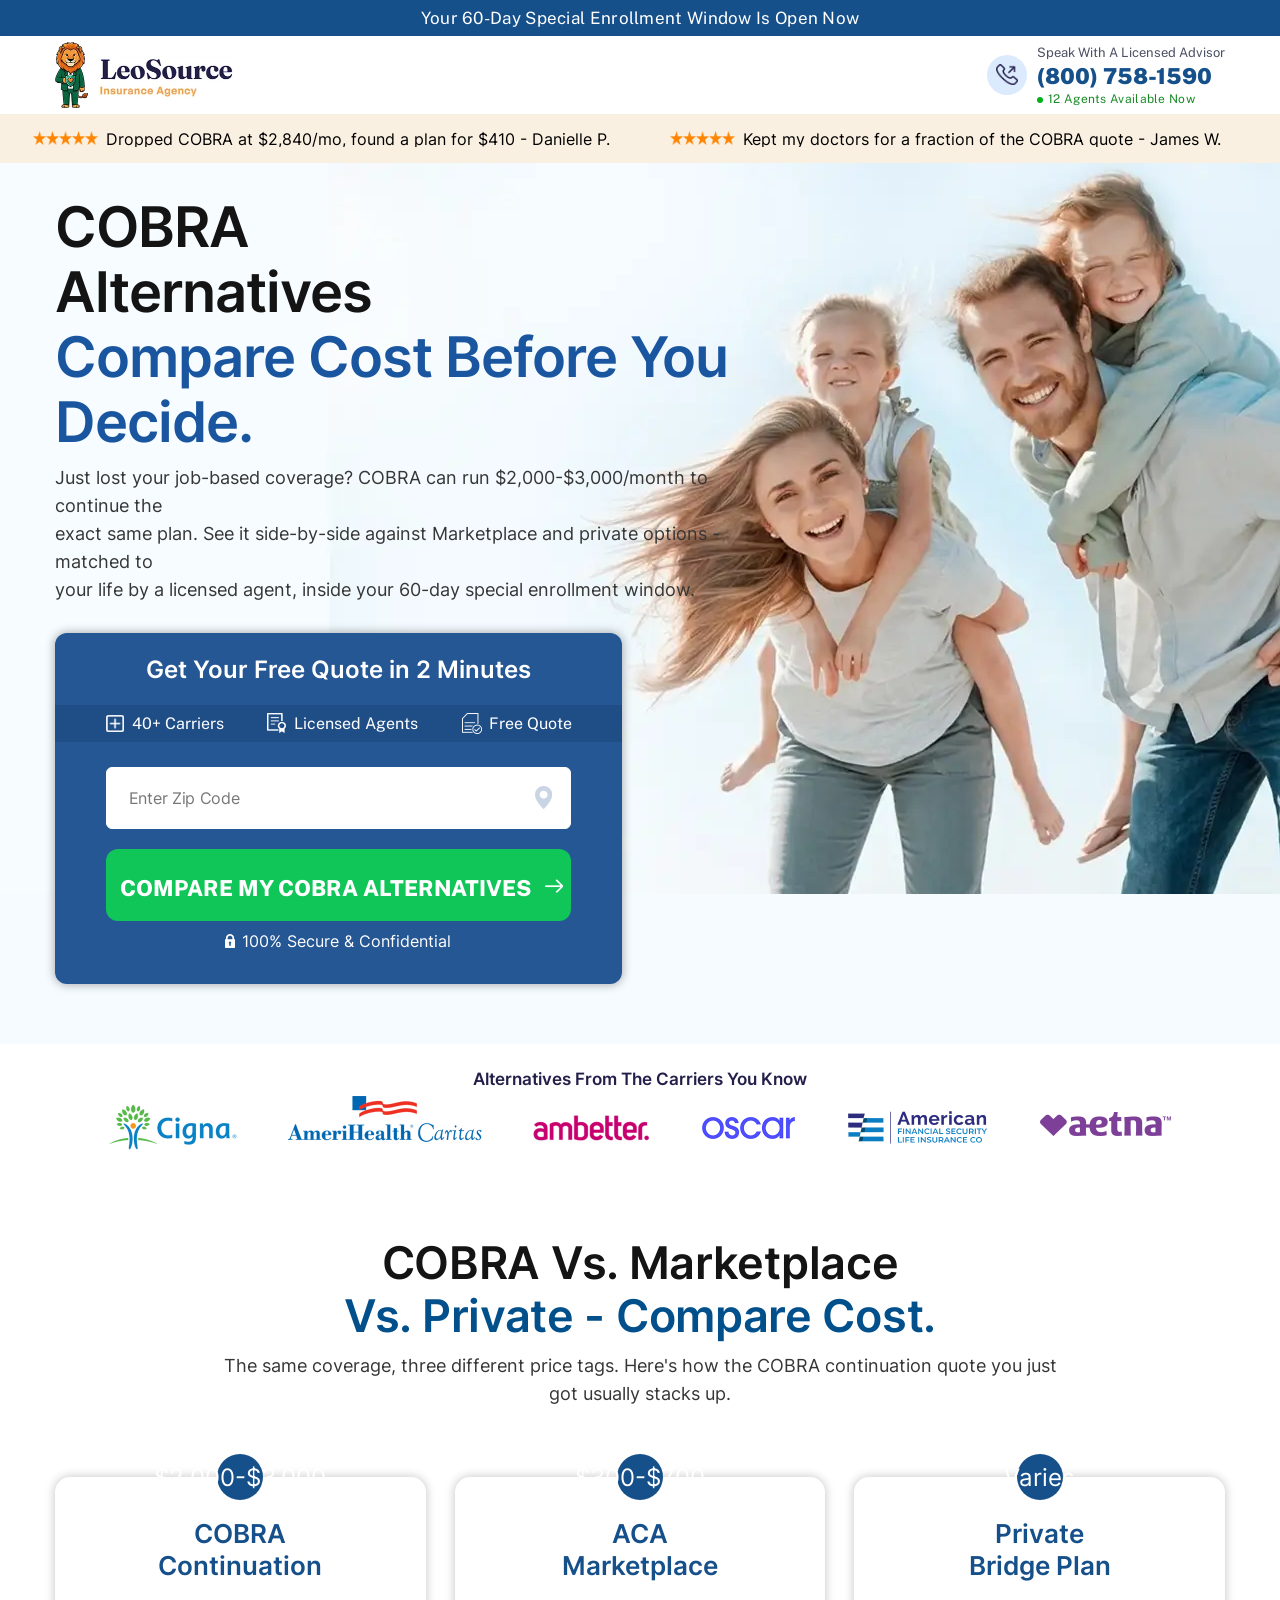
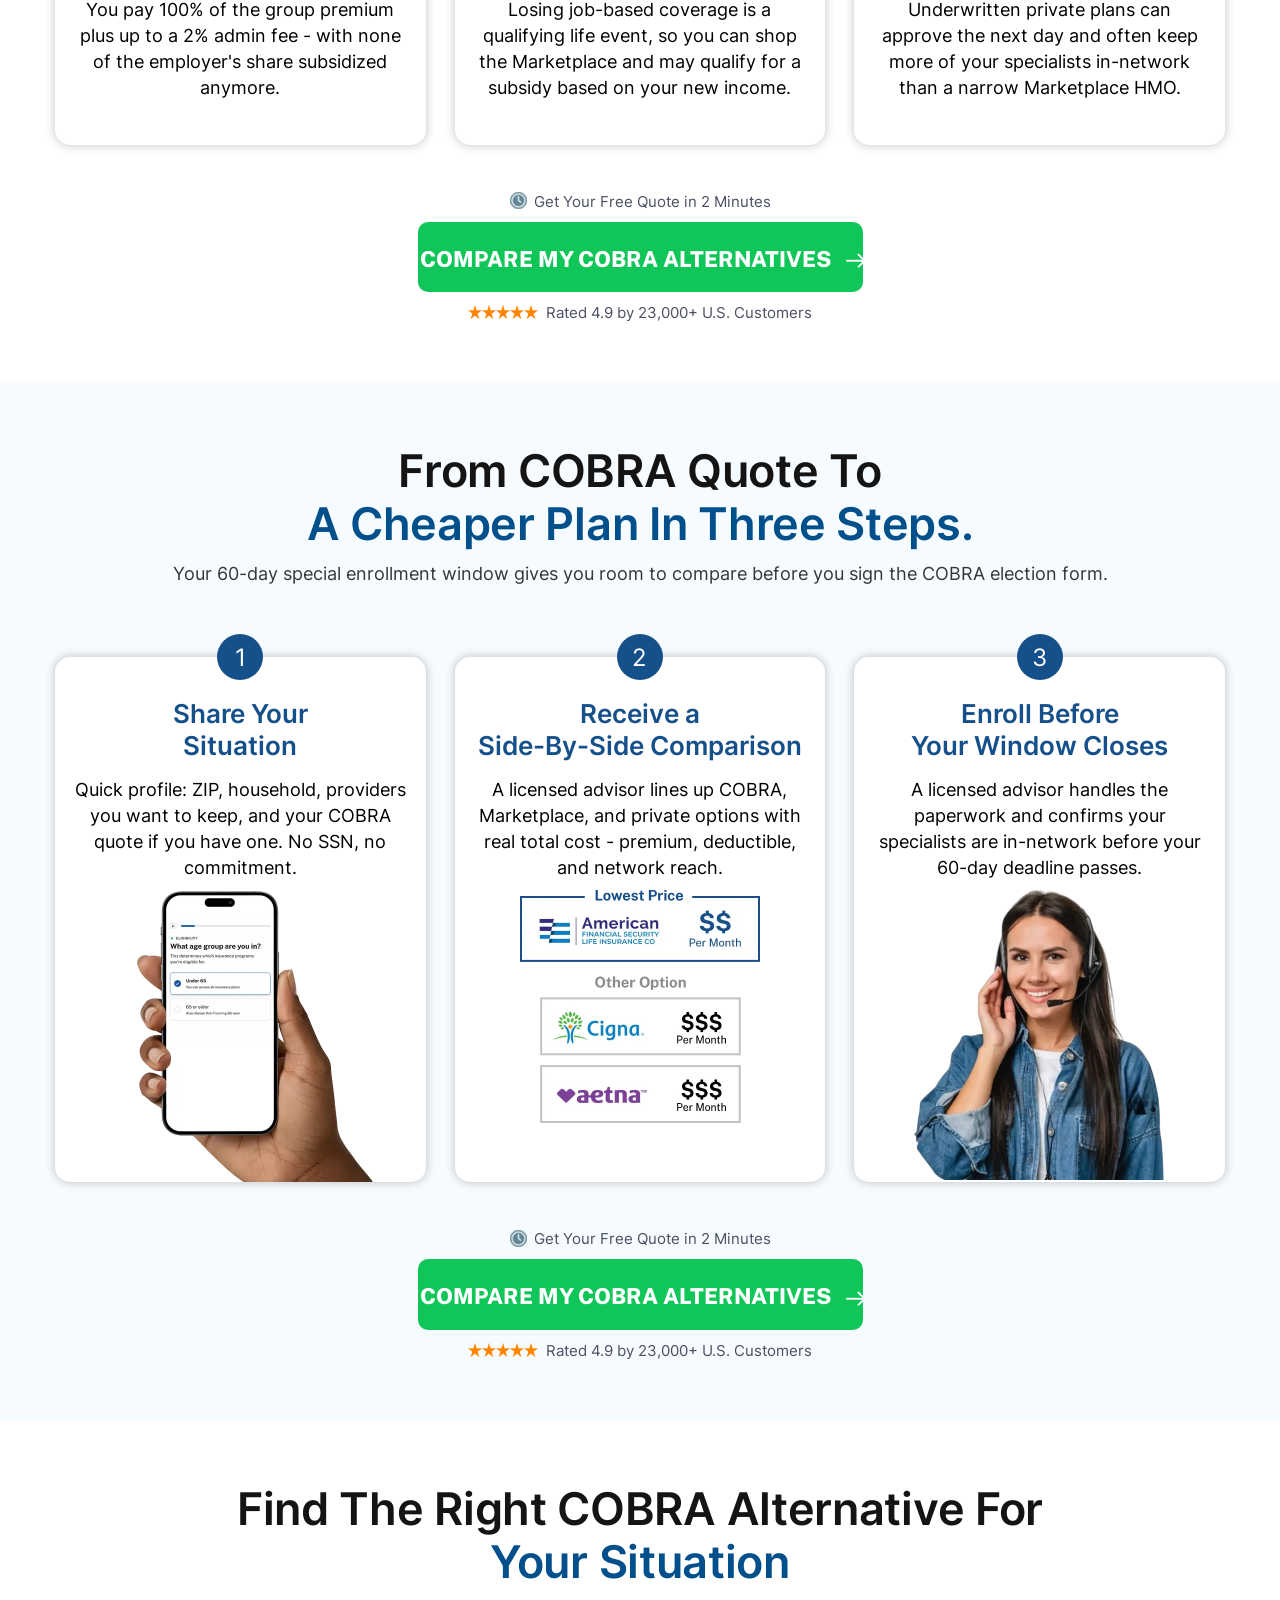
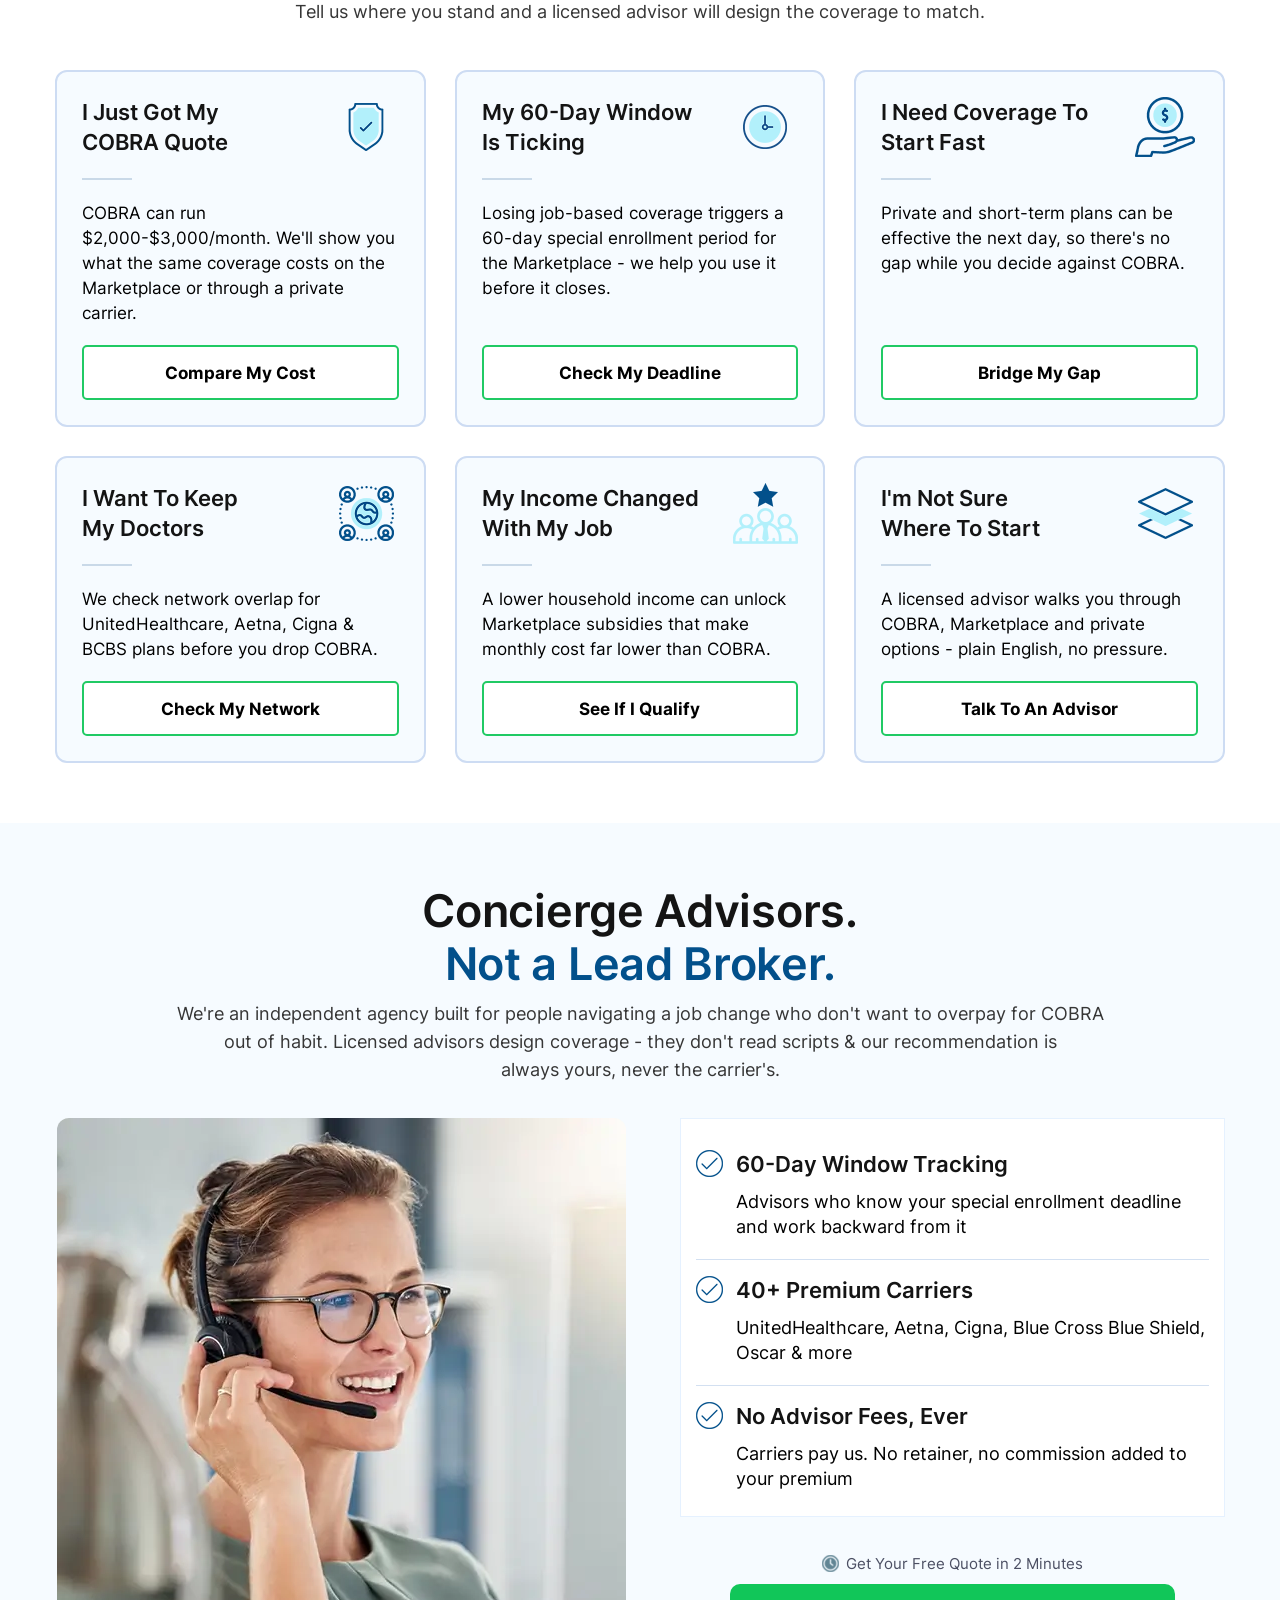
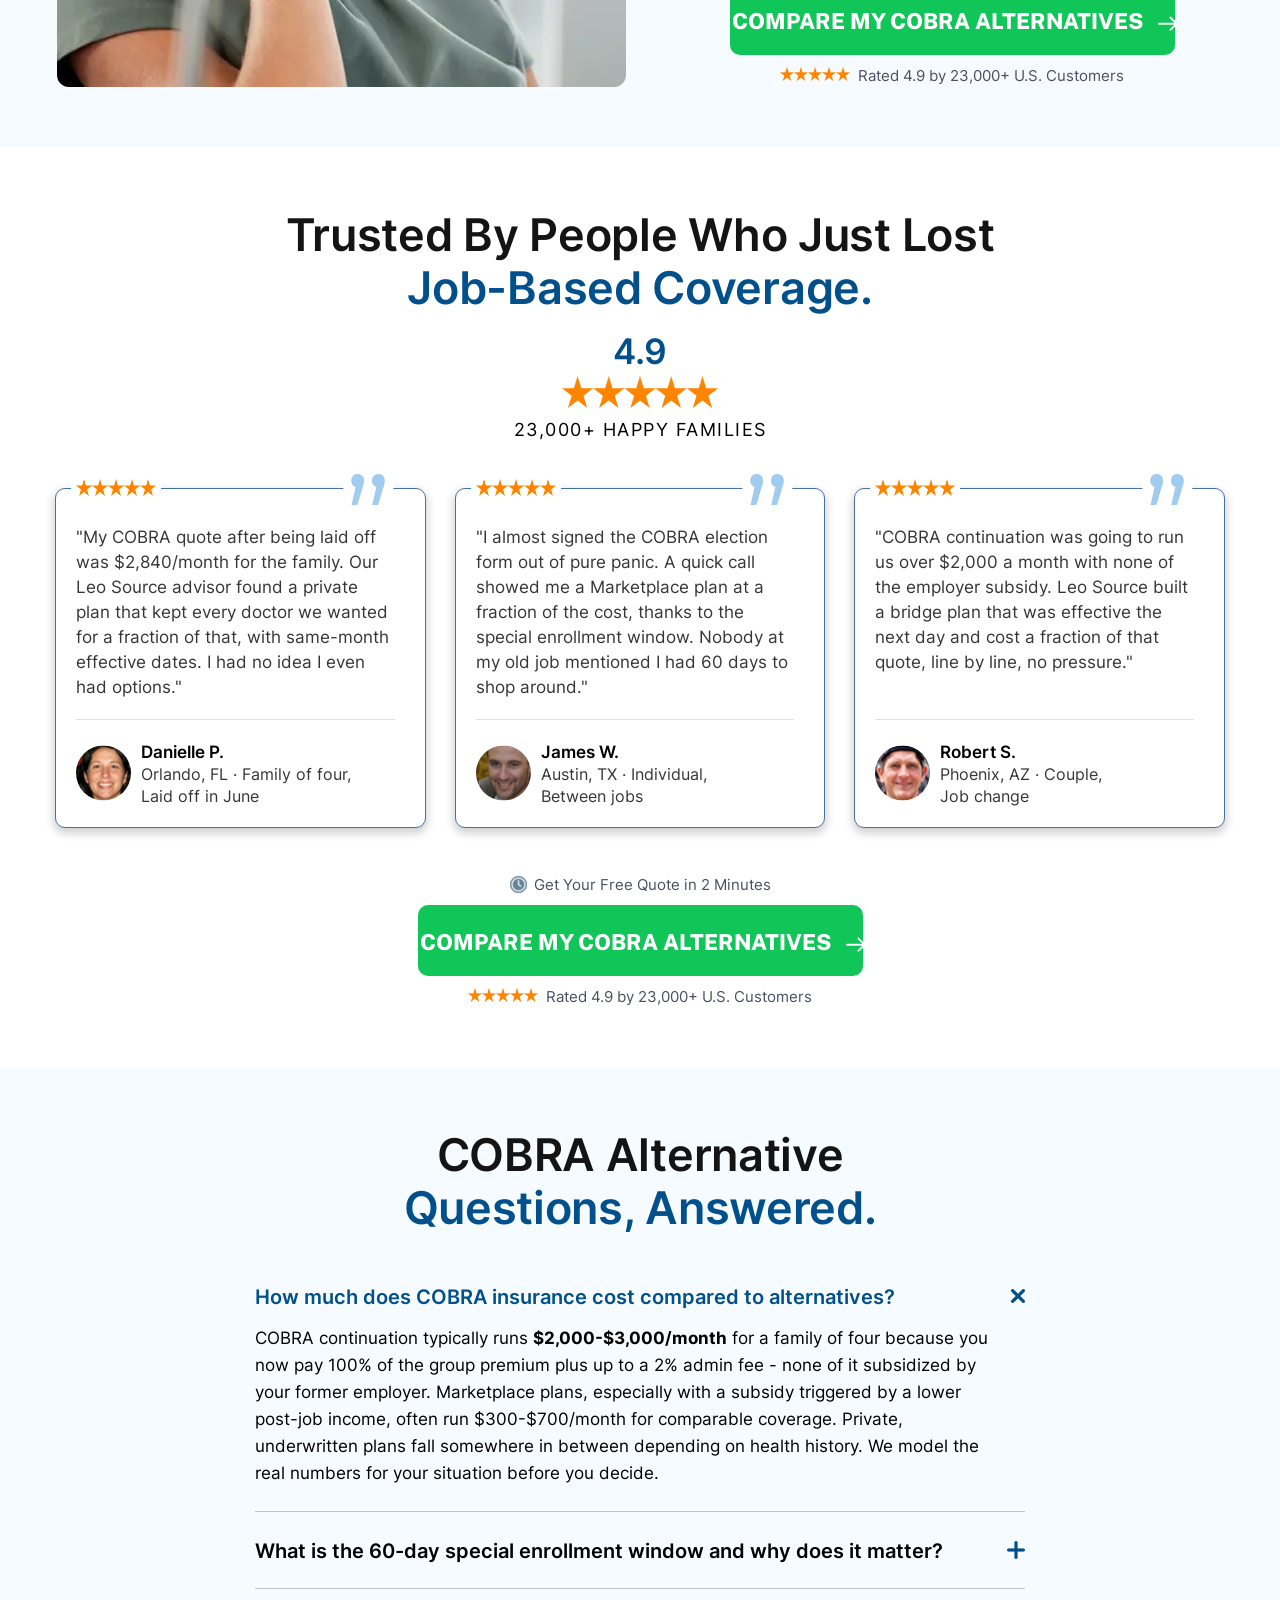
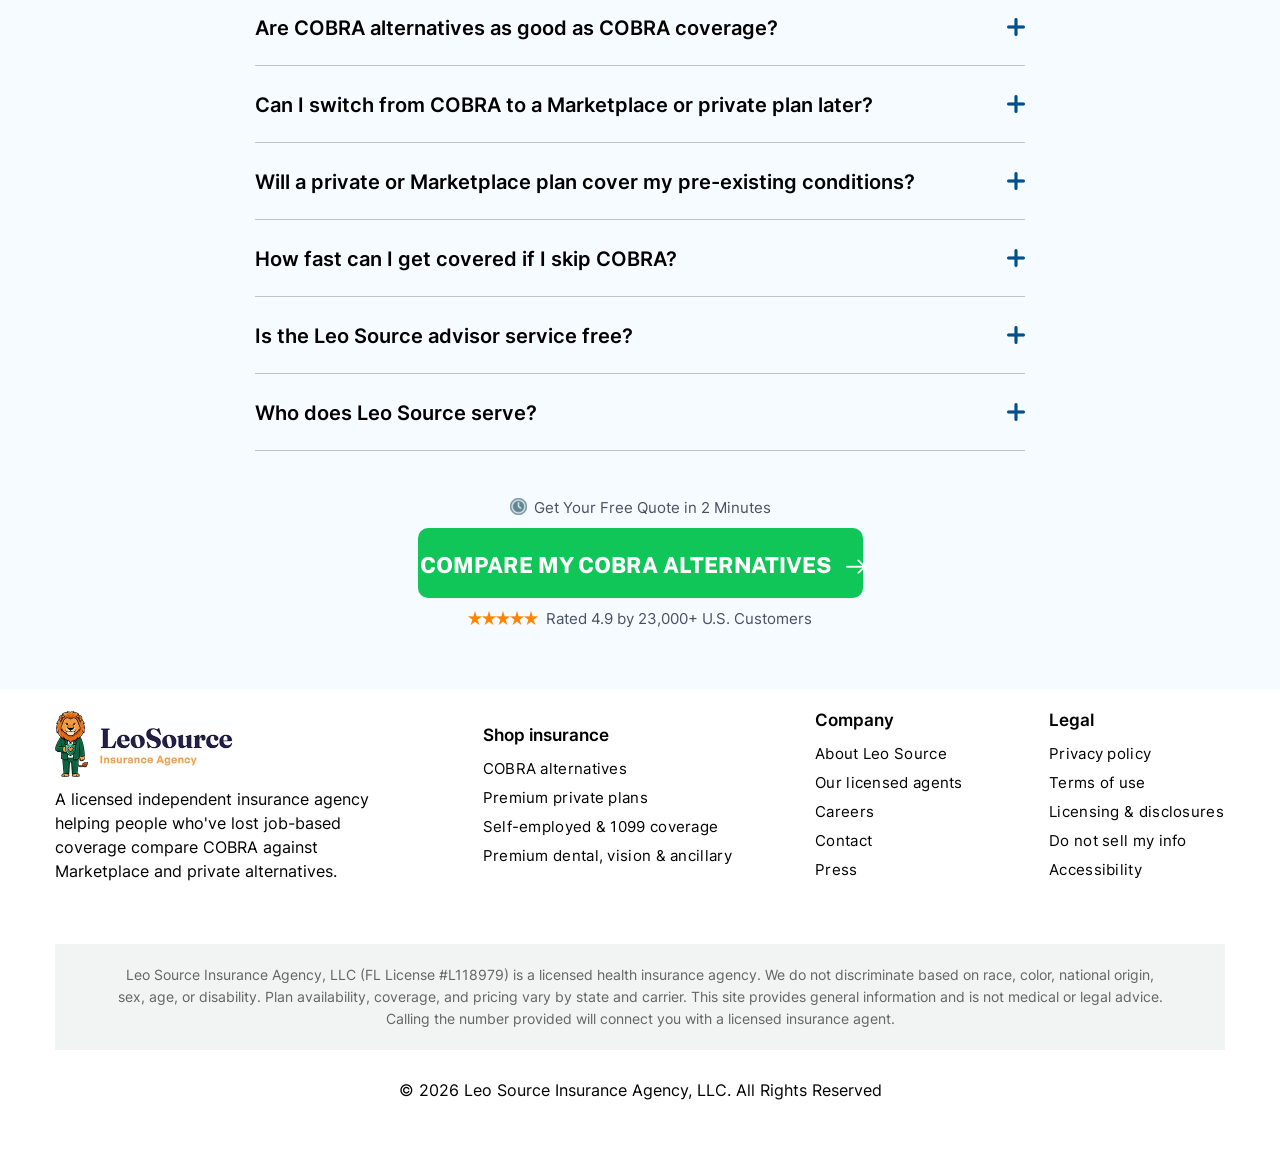
==== commit 9aa21484: "Revert 'Equalize COBRA vs Marketplace vs Private price comparison to Varies' Restores $2,000-$3,000 " ====
--- a/cobra-alternatives.html
+++ b/cobra-alternatives.html
@@ -250,12 +250,12 @@
         <p class="common_paragraph">The same coverage, three different price tags. Here's how the COBRA continuation quote you just <br class="show-desk">got usually stacks up.</p>
 		<div class="section1_row">
             <div class="section1_column" style="padding-bottom:35px;">
-            	<p class="section1_column_number">Varies</p>
+            	<p class="section1_column_number">$2,000-$3,000</p>
                 <p class="section1_column_heading">COBRA <br>Continuation</p>
                 <p class="section1_column_paragraph">You pay 100% of the group premium plus up to a 2% admin fee - with none of the employer's share subsidized anymore.</p>
             </div>
             <div class="section1_column" style="padding-bottom:35px;">
-            	<p class="section1_column_number">Varies</p>
+            	<p class="section1_column_number">$300-$700</p>
                 <p class="section1_column_heading">ACA <br>Marketplace</p>
                 <p class="section1_column_paragraph">Losing job-based coverage is a qualifying life event, so you can shop the Marketplace and may qualify for a subsidy based on your new income.</p>
             </div>
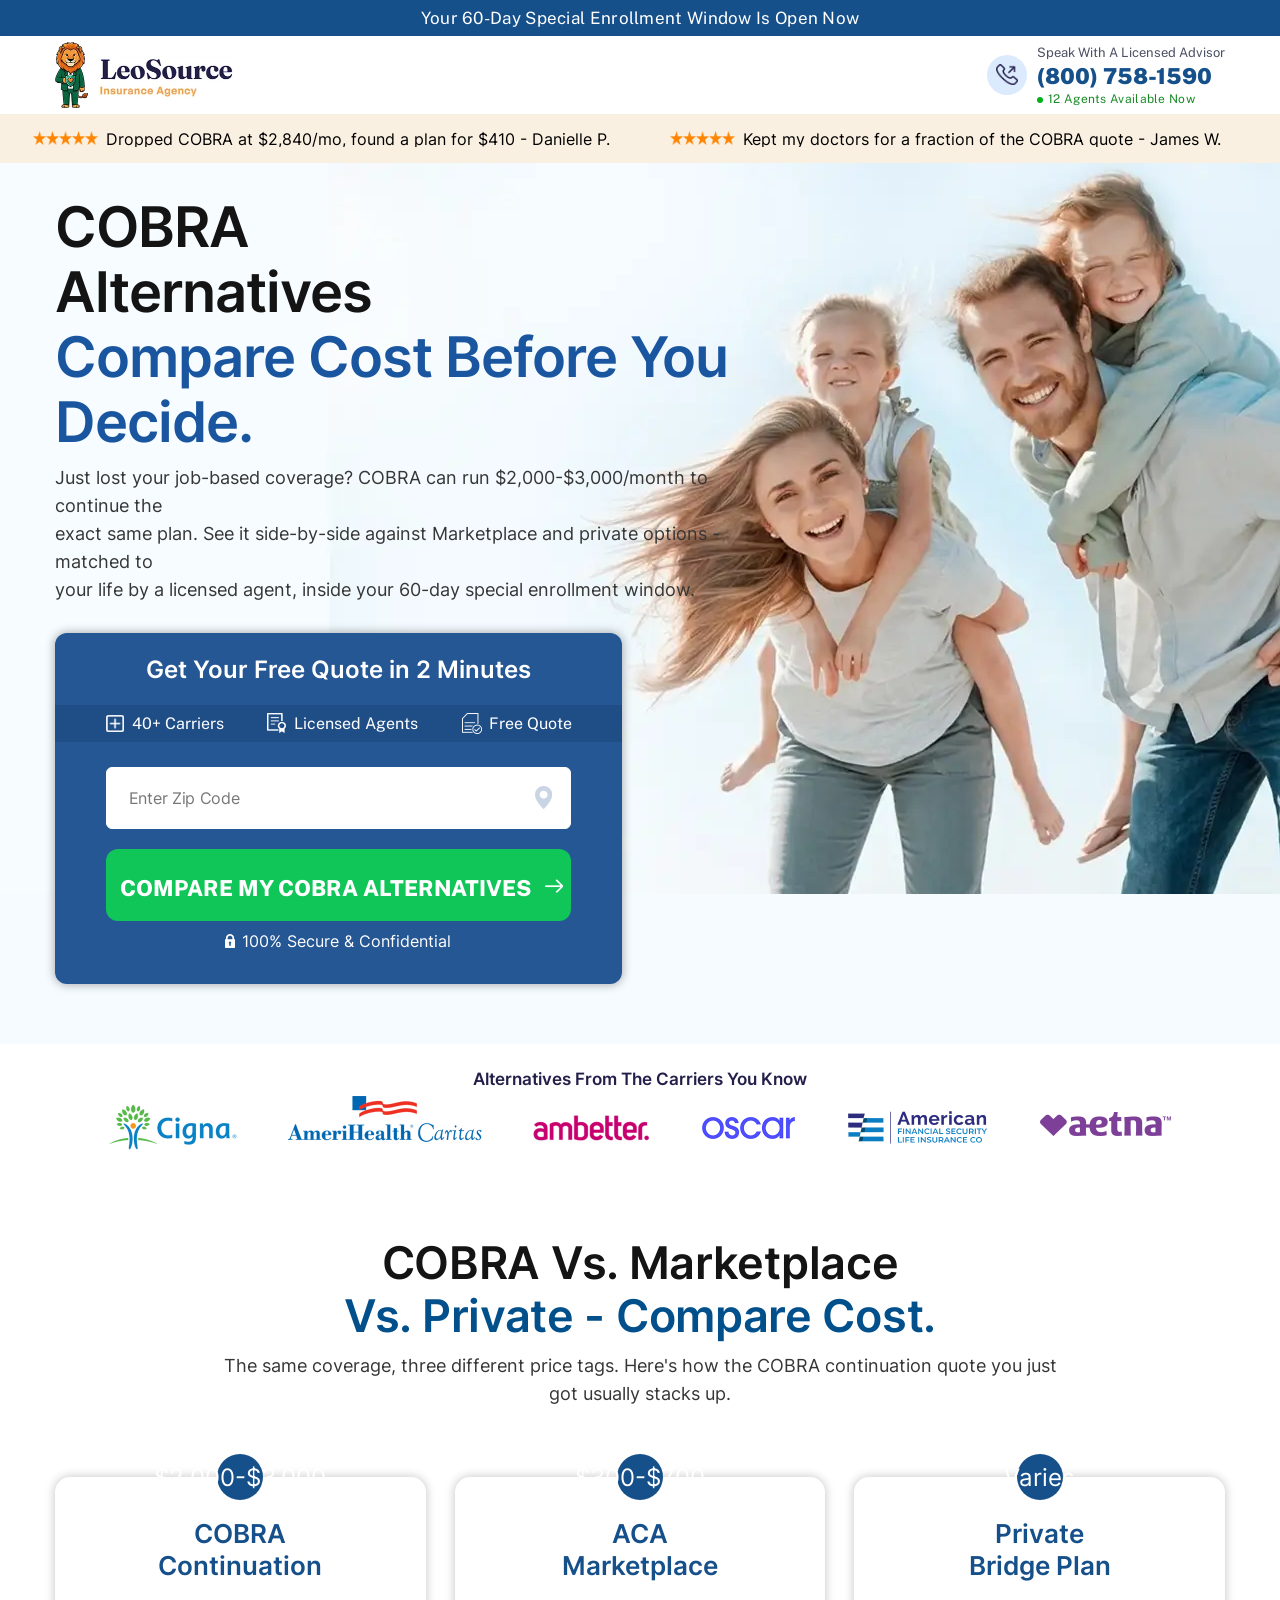
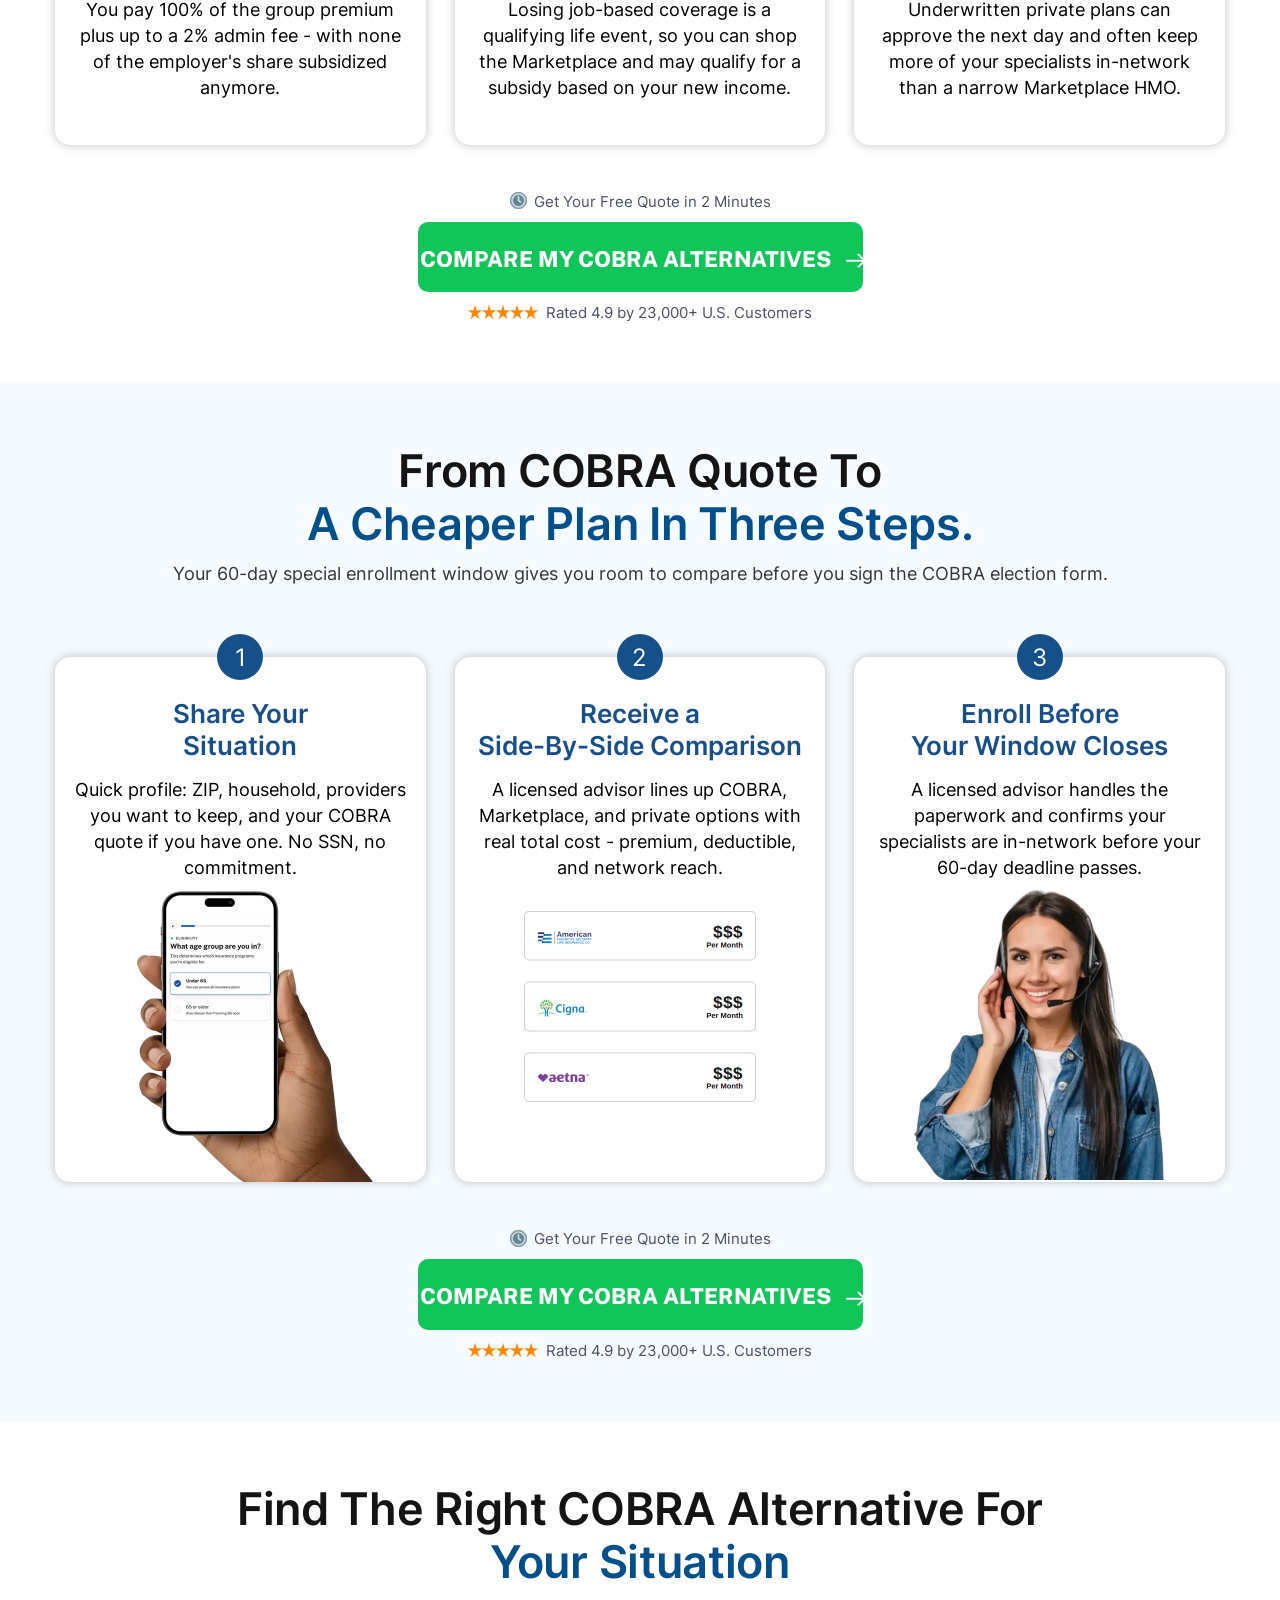
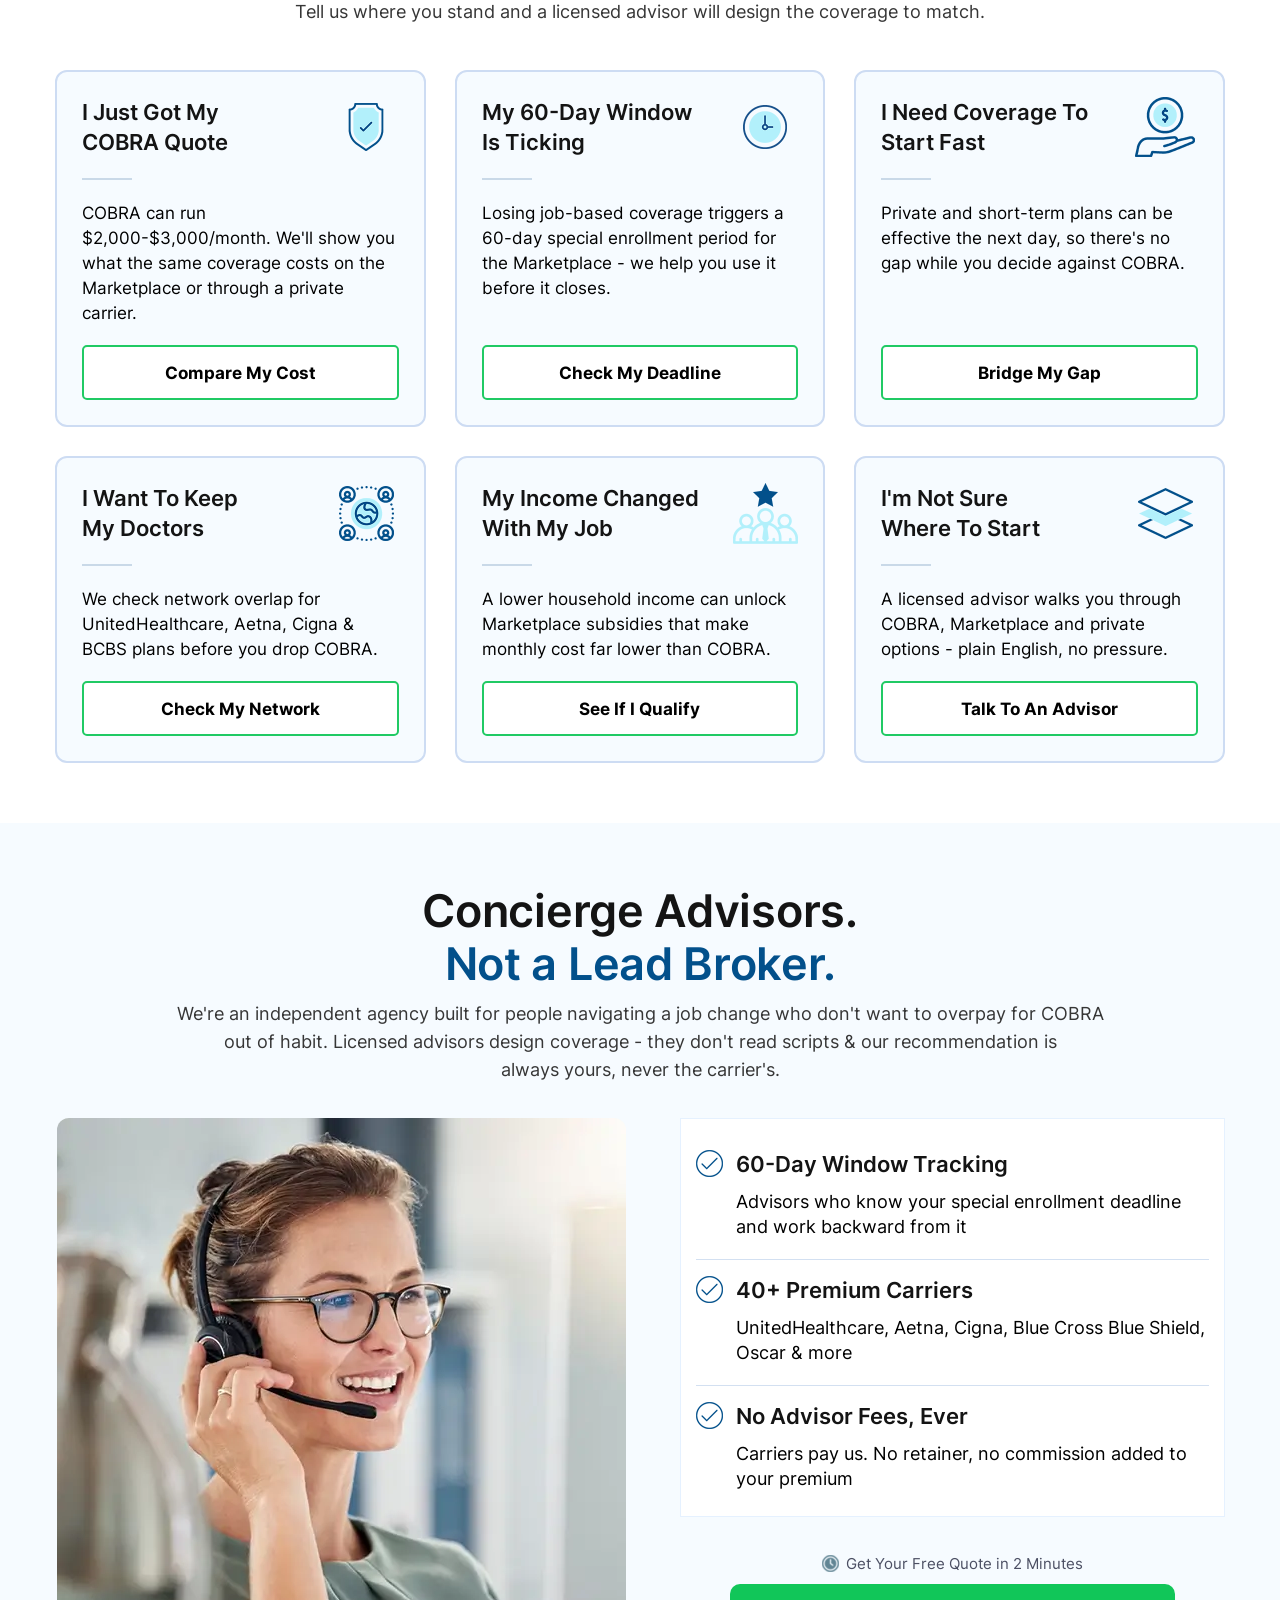
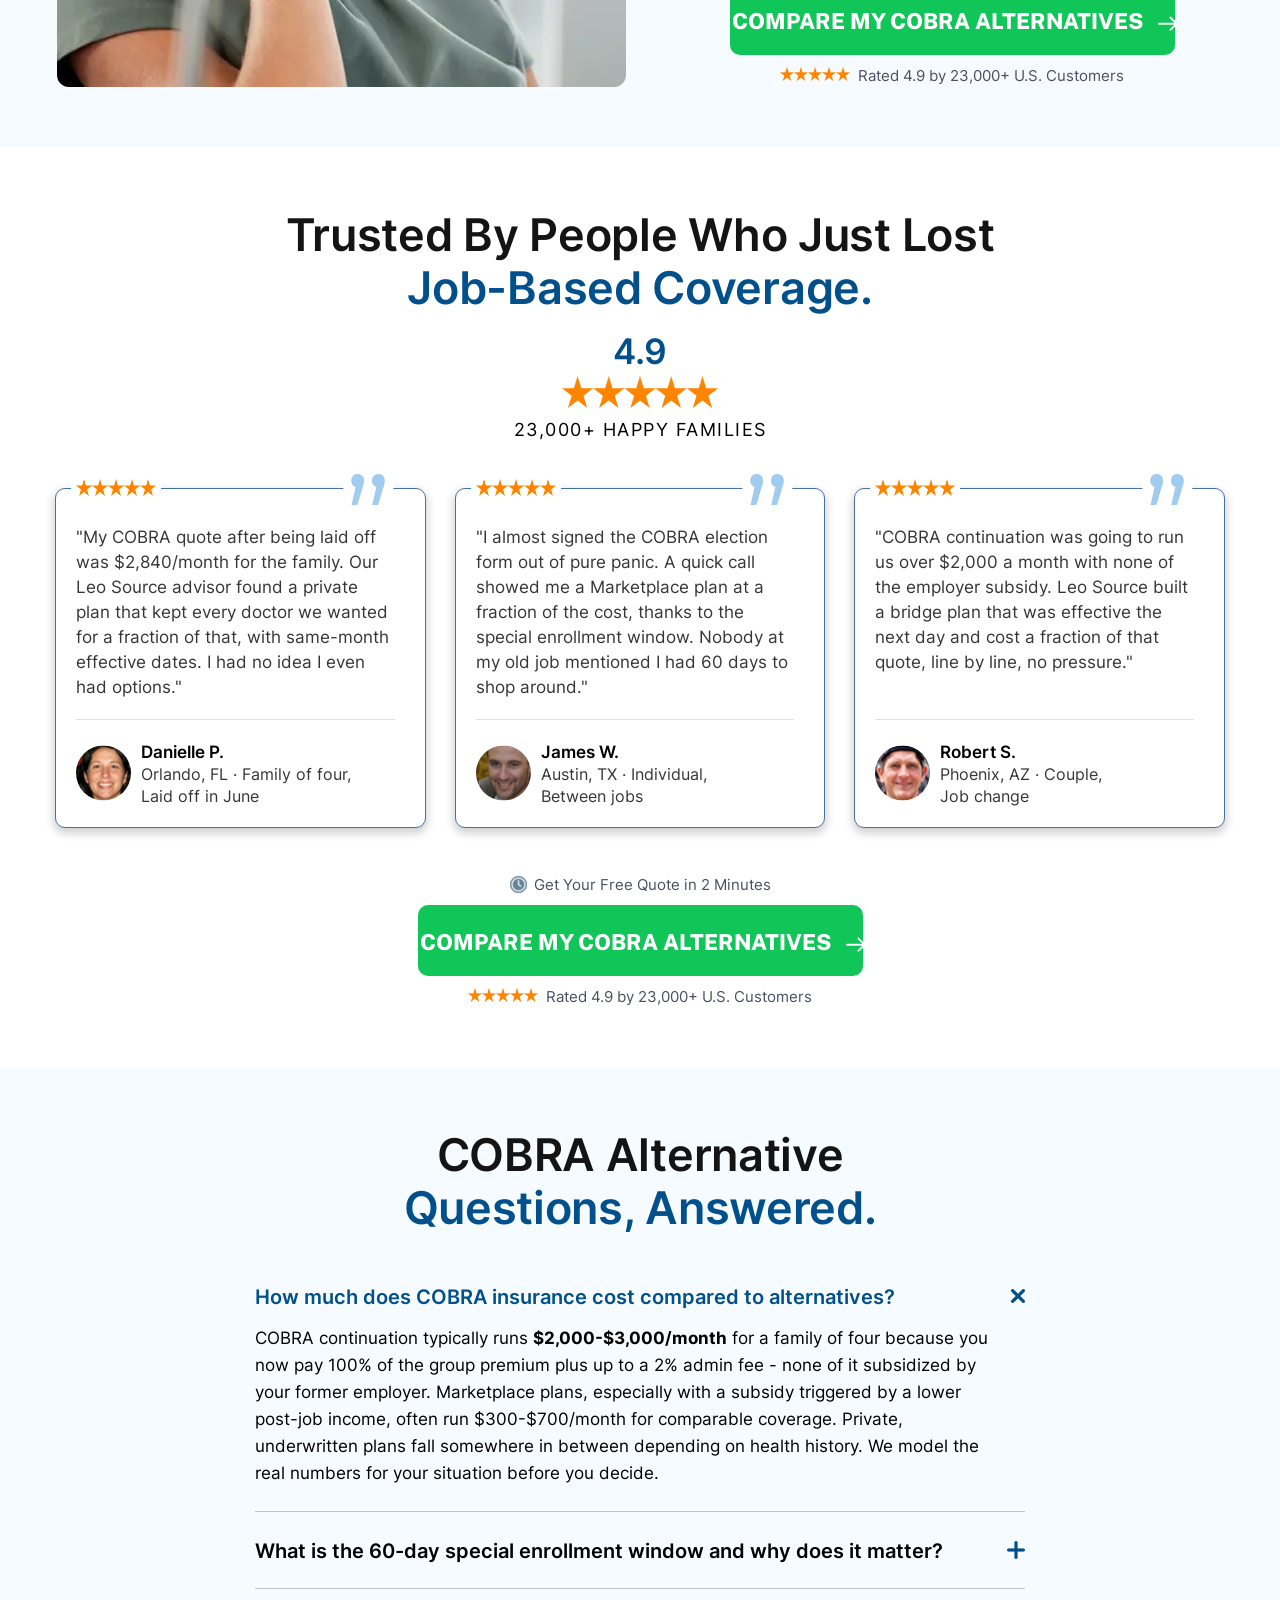
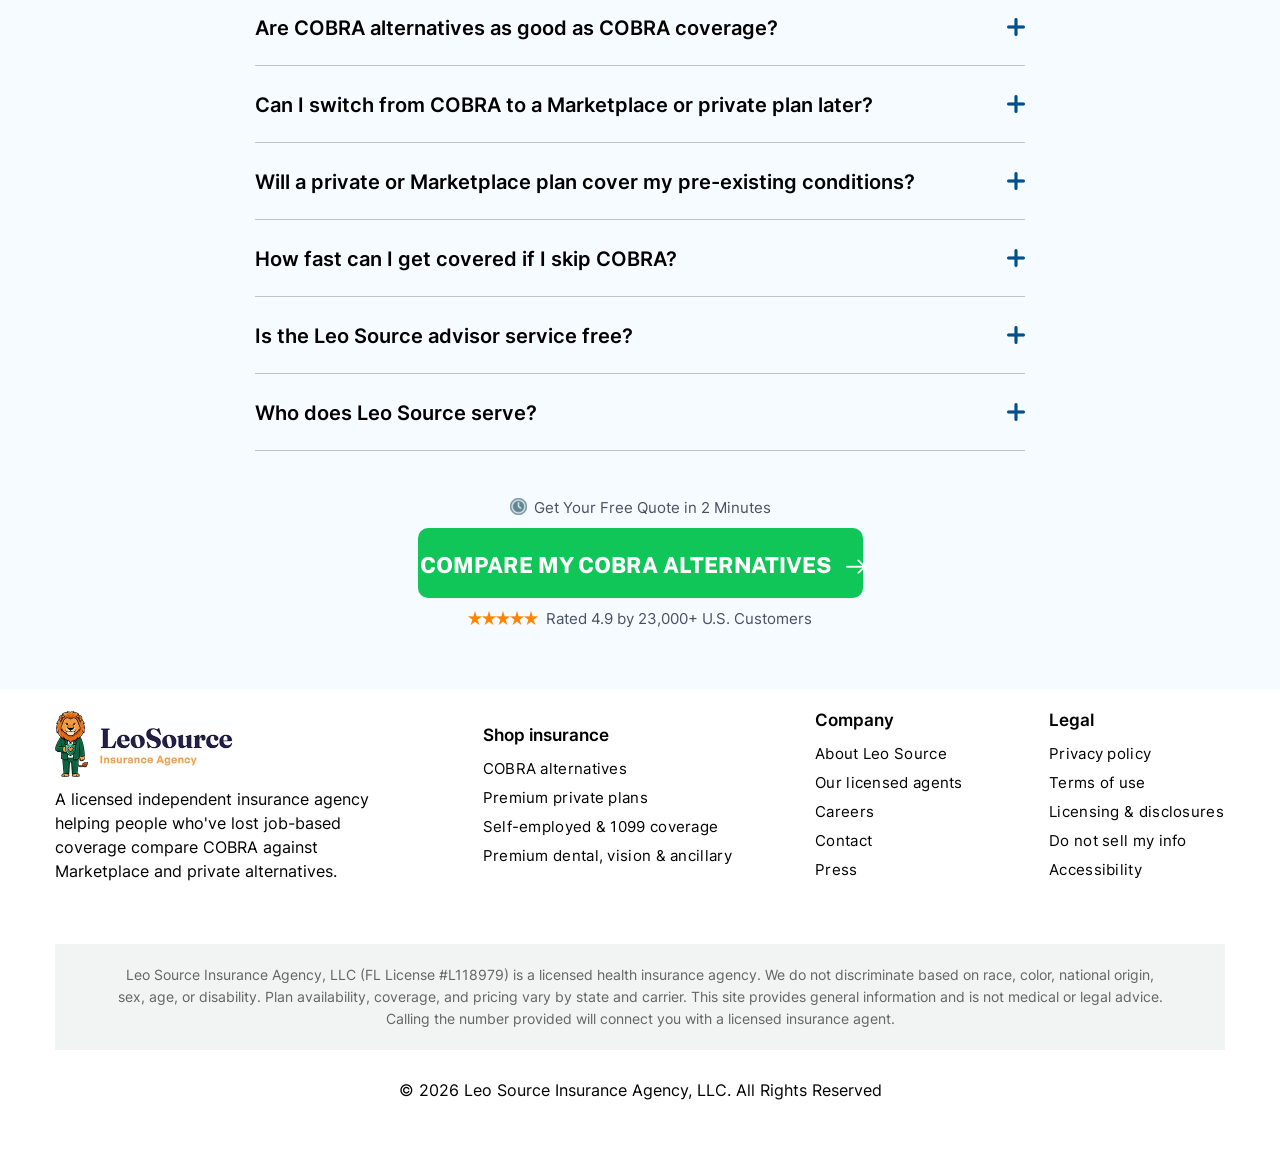
==== commit db7c0b46: "Equalize carrier pricing cards in how-it-works step 2 Remove "Lowest Price"/"Other Option" labels an" ====
--- a/cobra-alternatives.html
+++ b/cobra-alternatives.html
@@ -290,7 +290,7 @@
             	<p class="section1_column_number">2</p>
                 <p class="section1_column_heading">Receive a <br>Side-By-Side Comparison</p>
                 <p class="section1_column_paragraph">A licensed advisor lines up COBRA, Marketplace, and private options with real total cost - premium, deductible, and network reach.</p>
-                <a href="quiz.html"><img src="images/s1-col-img2.webp" class="section1_column_image section1_column_image2" alt="image"></a>
+                <a href="quiz.html"><img src="images/s1-col-img2.png" class="section1_column_image section1_column_image2" alt="image"></a>
             </div>
             <div class="section1_column">
             	<p class="section1_column_number">3</p>
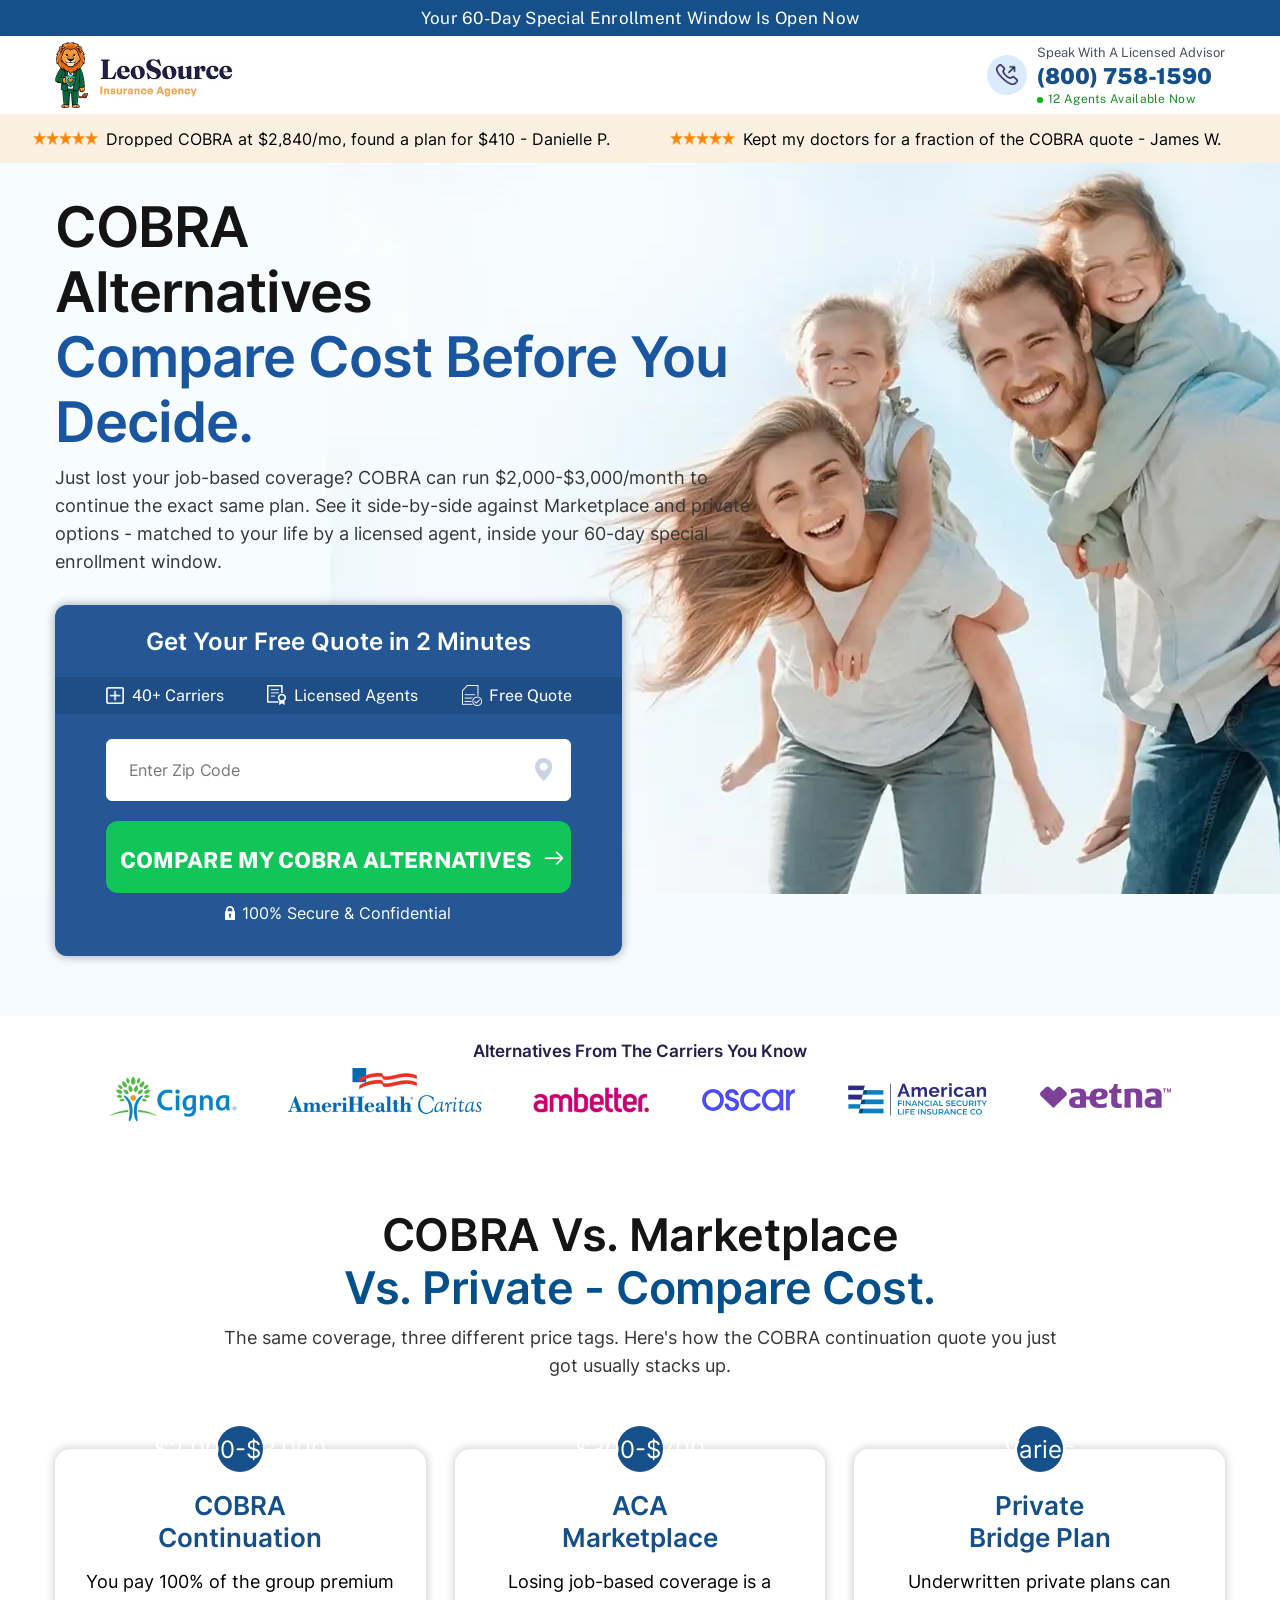
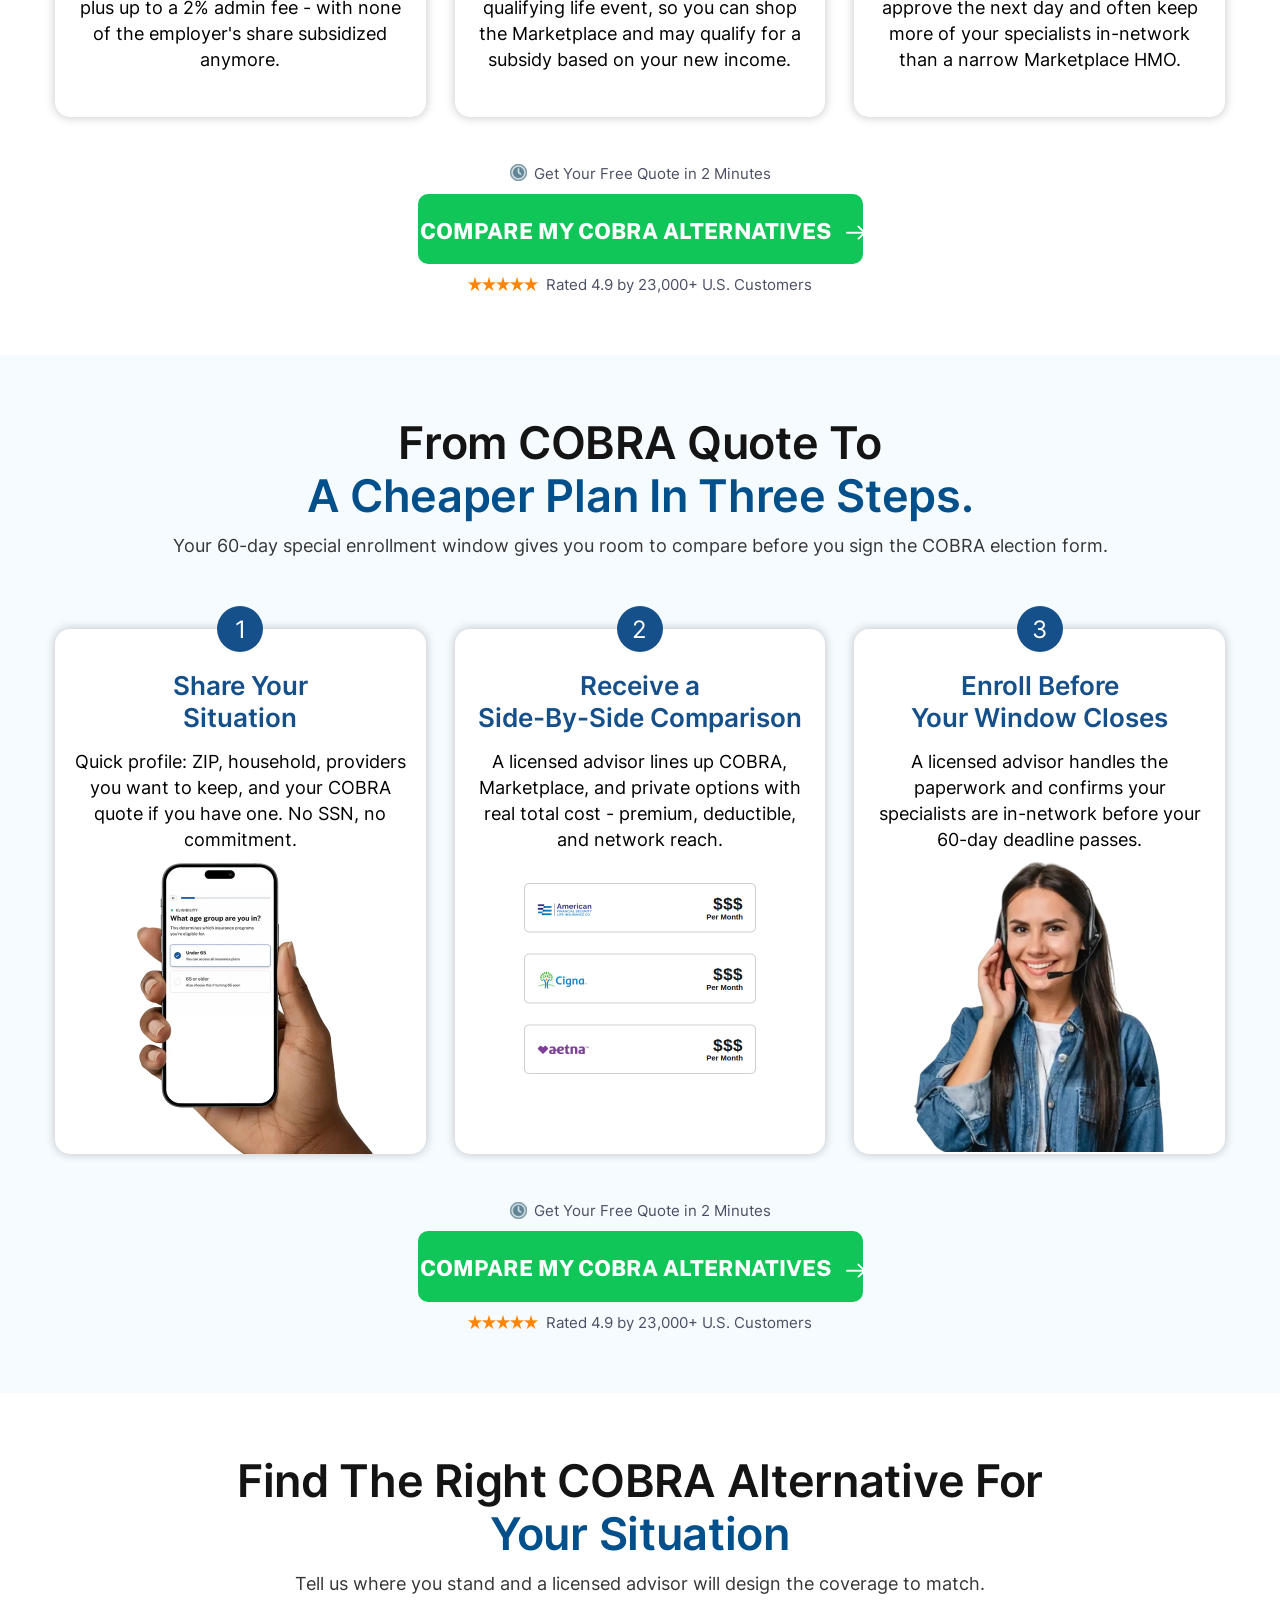
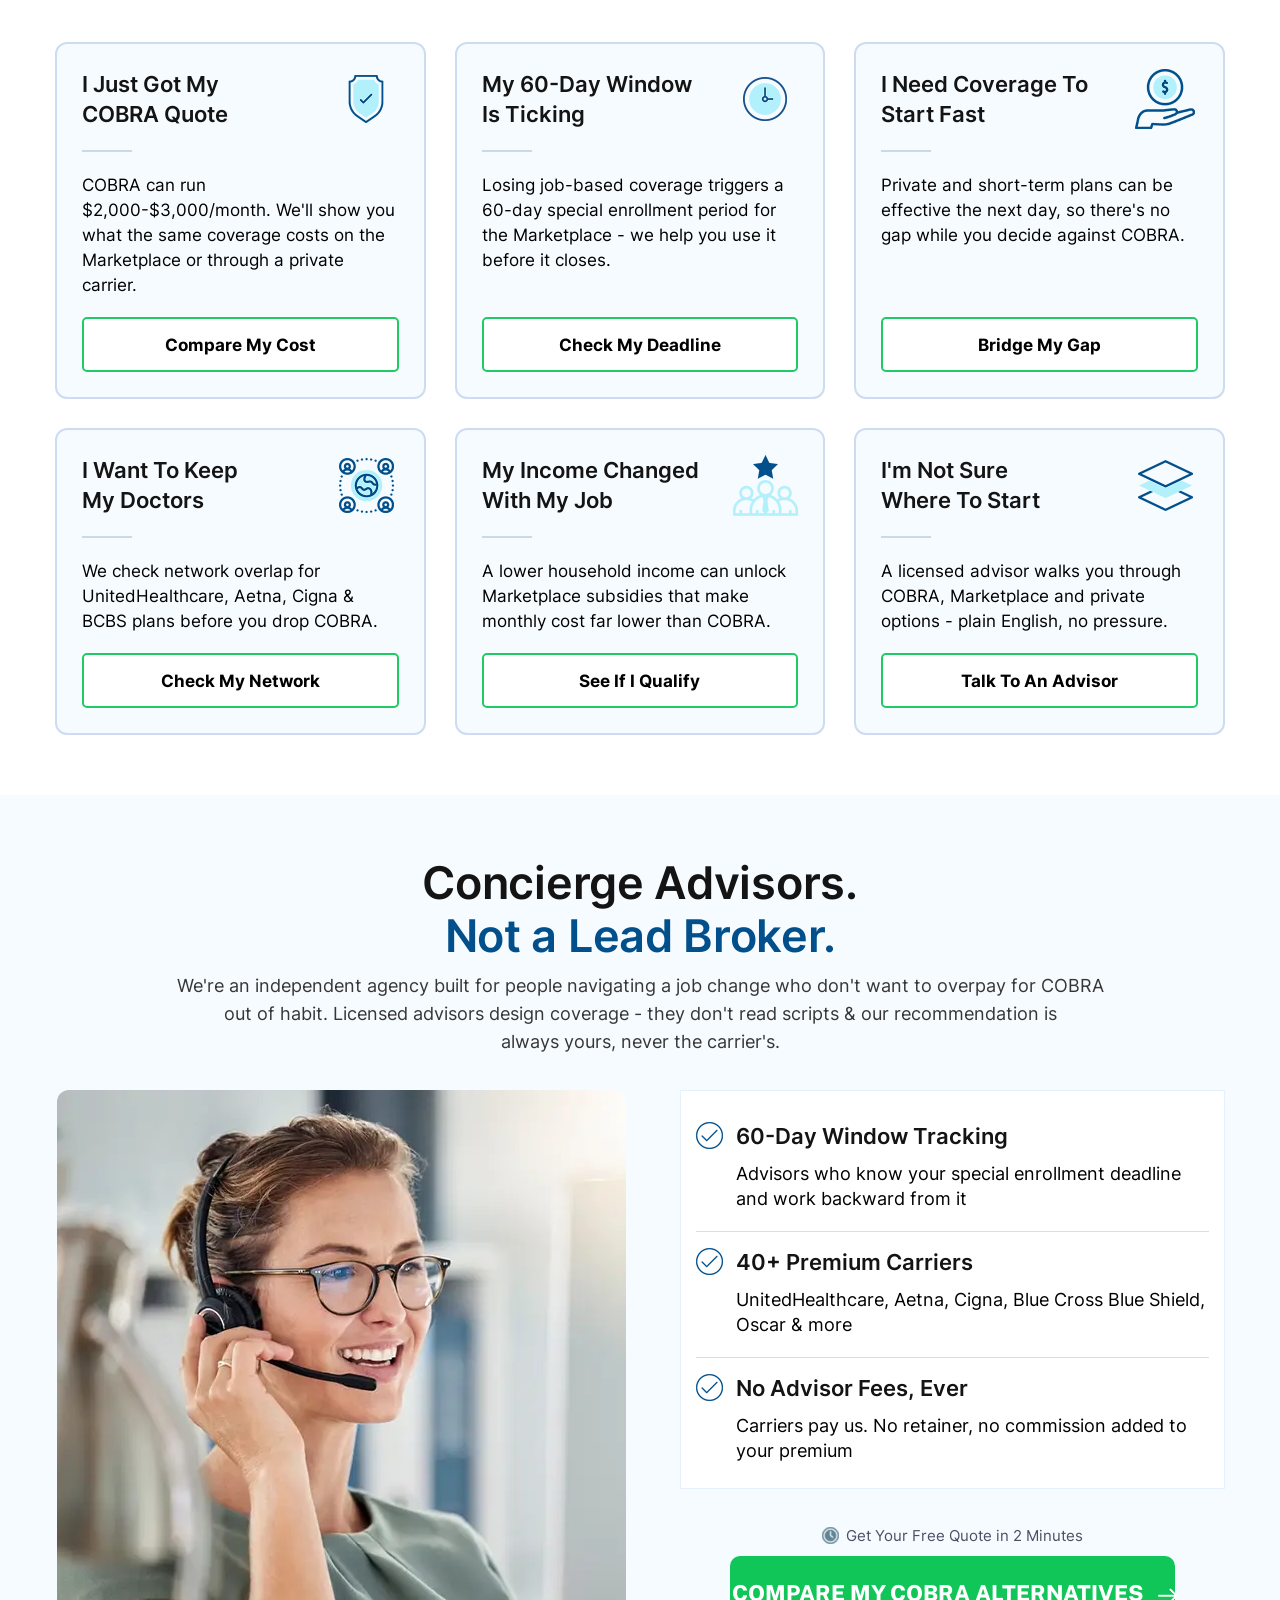
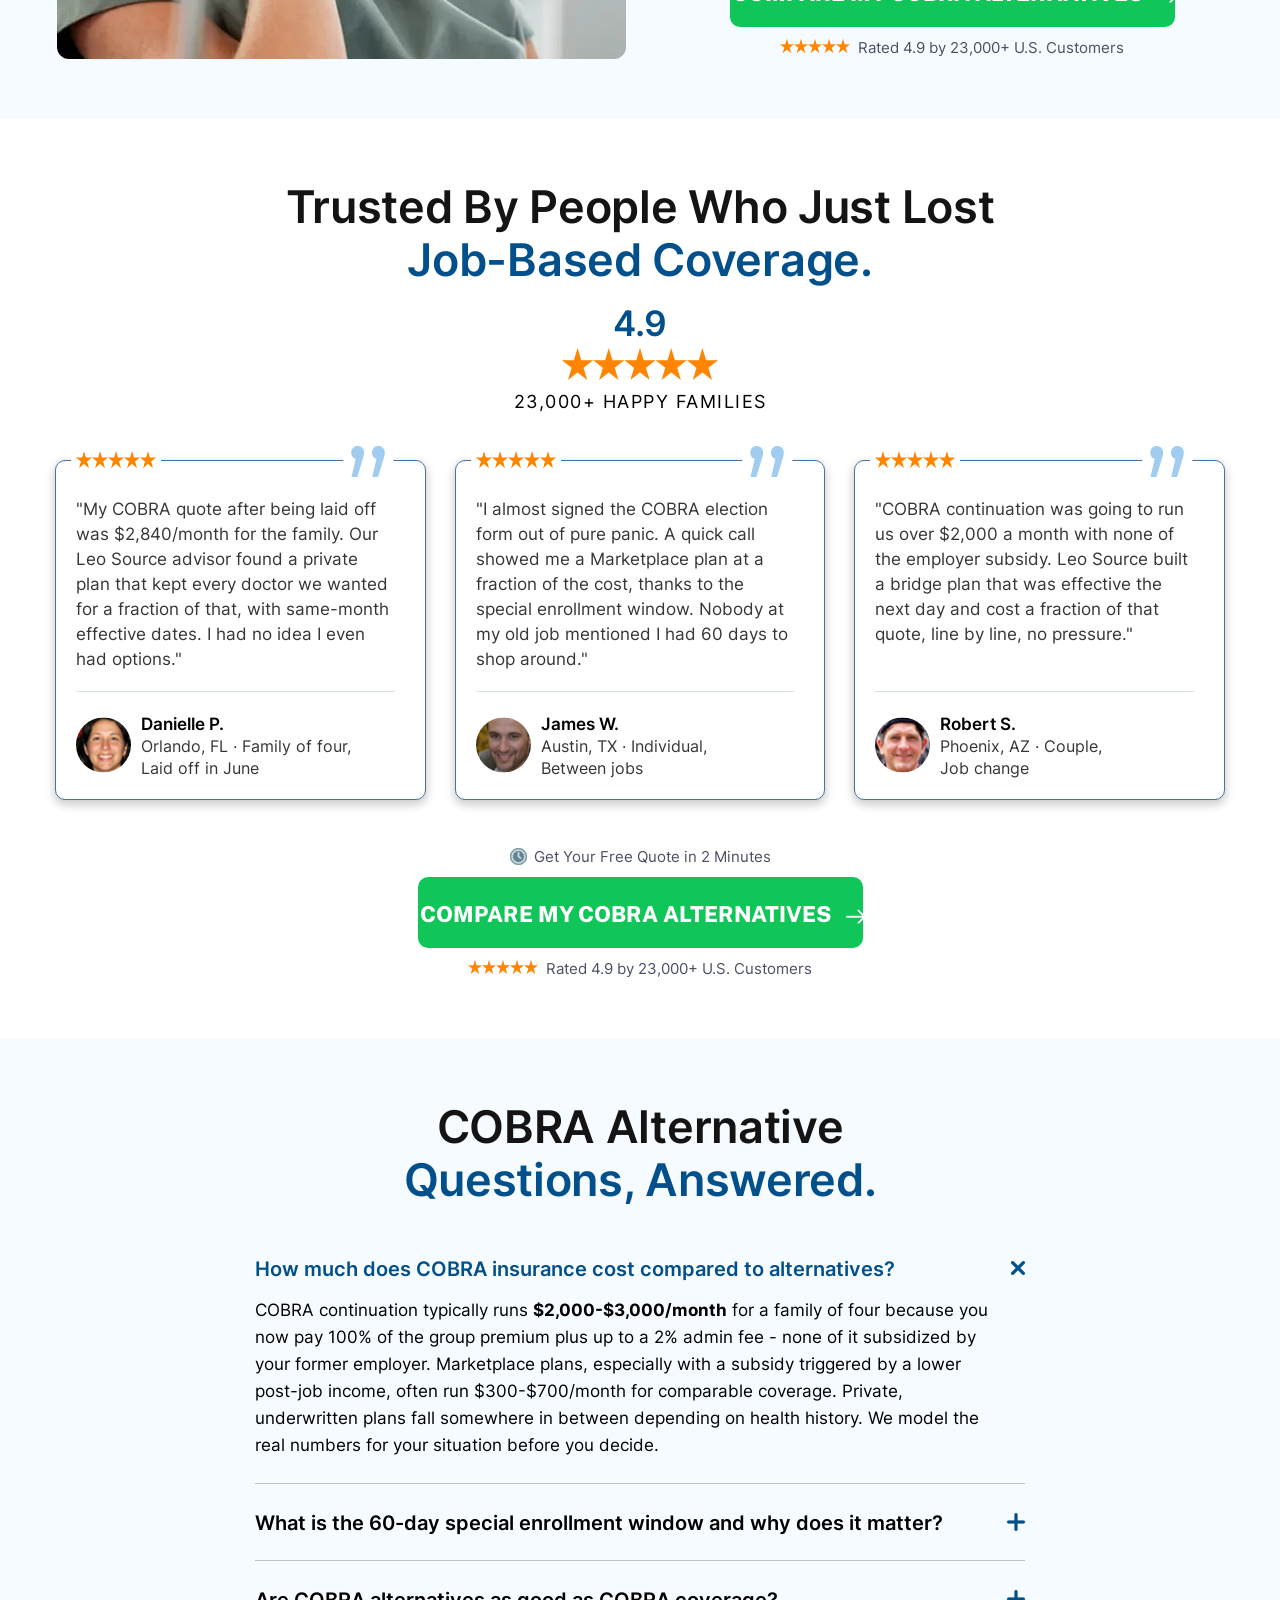
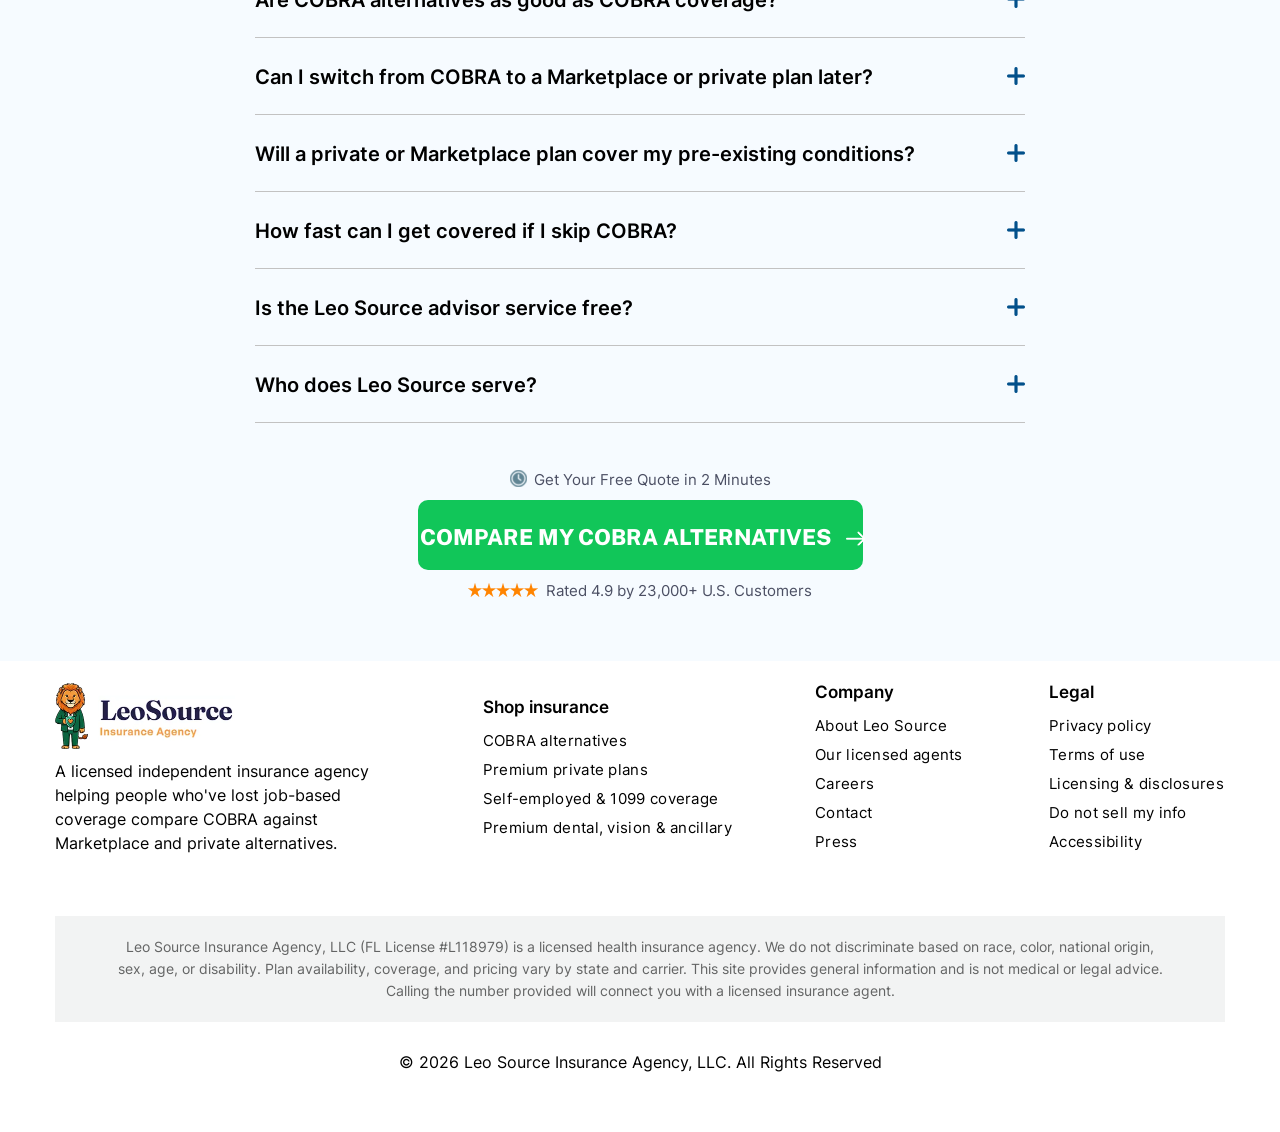
==== commit a5fe48ef: "Fix ragged line wrap in COBRA alternatives banner paragraph" ====
--- a/cobra-alternatives.html
+++ b/cobra-alternatives.html
@@ -171,7 +171,7 @@
 	<div class="container">
     	<div class="banner_content">
         	<p class="banner_heading">COBRA <br>Alternatives<br><span>Compare Cost Before You Decide.</span></p>
-            <p class="banner_paragraph">Just lost your job-based coverage? COBRA can run $2,000-$3,000/month to continue the <br class="show-desk">exact same plan. See it side-by-side against Marketplace and private options - matched to <br class="show-desk">your life by a licensed agent, inside your 60-day special enrollment window.</p>
+            <p class="banner_paragraph">Just lost your job-based coverage? COBRA can run $2,000-$3,000/month to continue the exact same plan. See it side-by-side against Marketplace and private options - matched to your life by a licensed agent, inside your 60-day special enrollment window.</p>
             <div class="banner_form_box">
                 <p class="banner_form_box_heading">Get Your Free Quote in 2 Minutes</p>
                 <div class="banner_list_box">
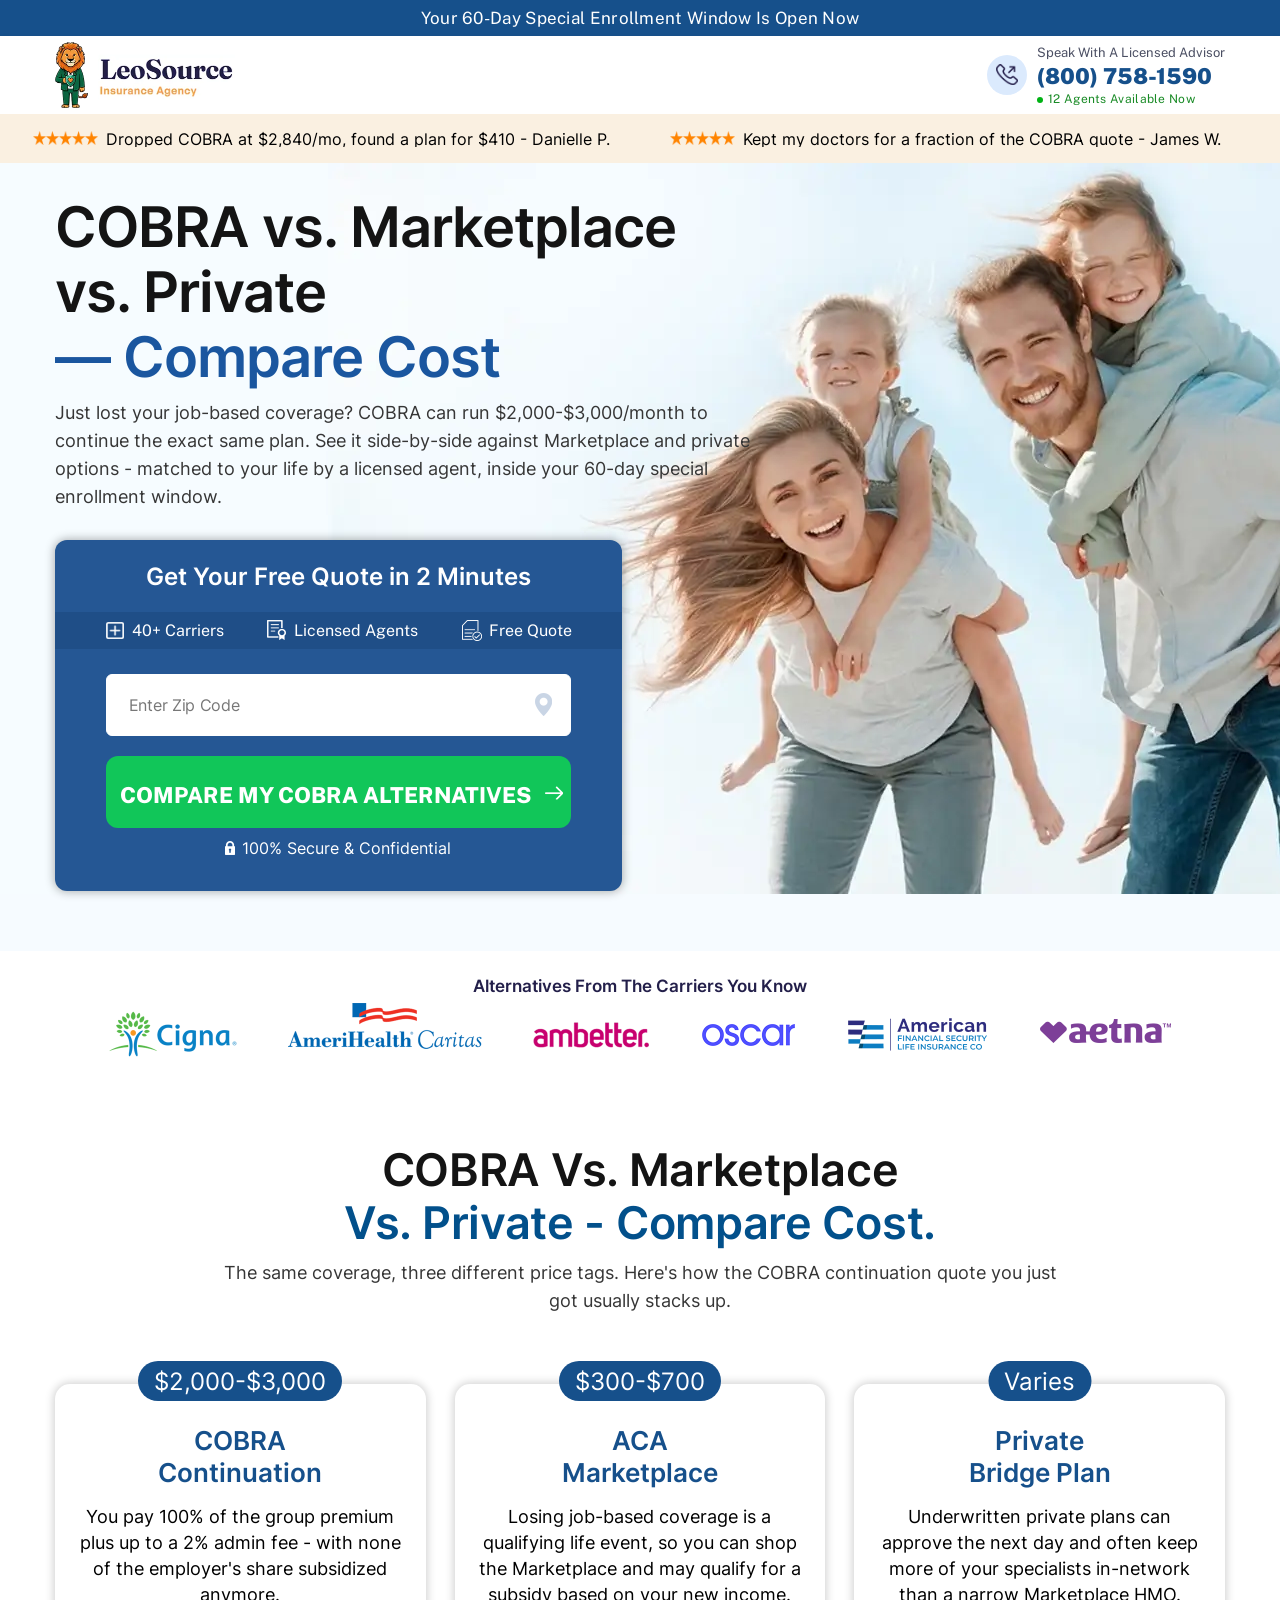
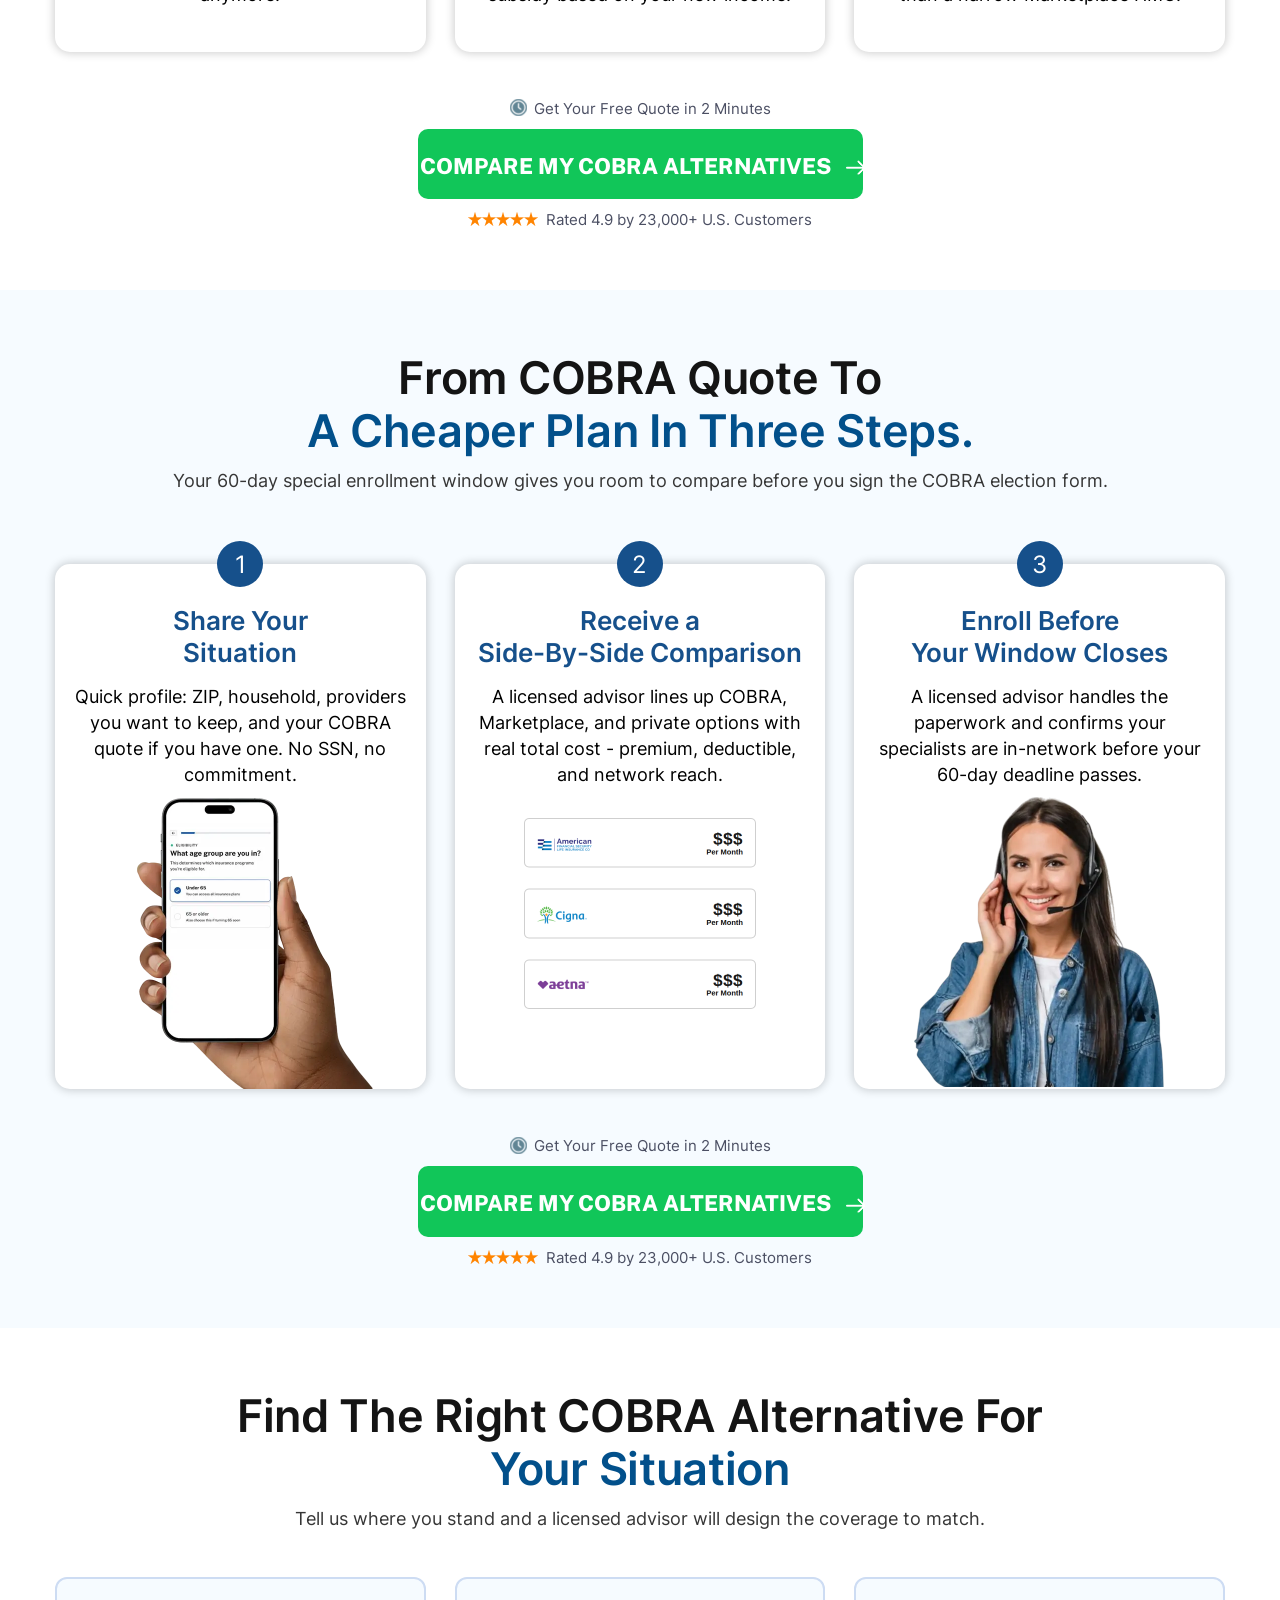
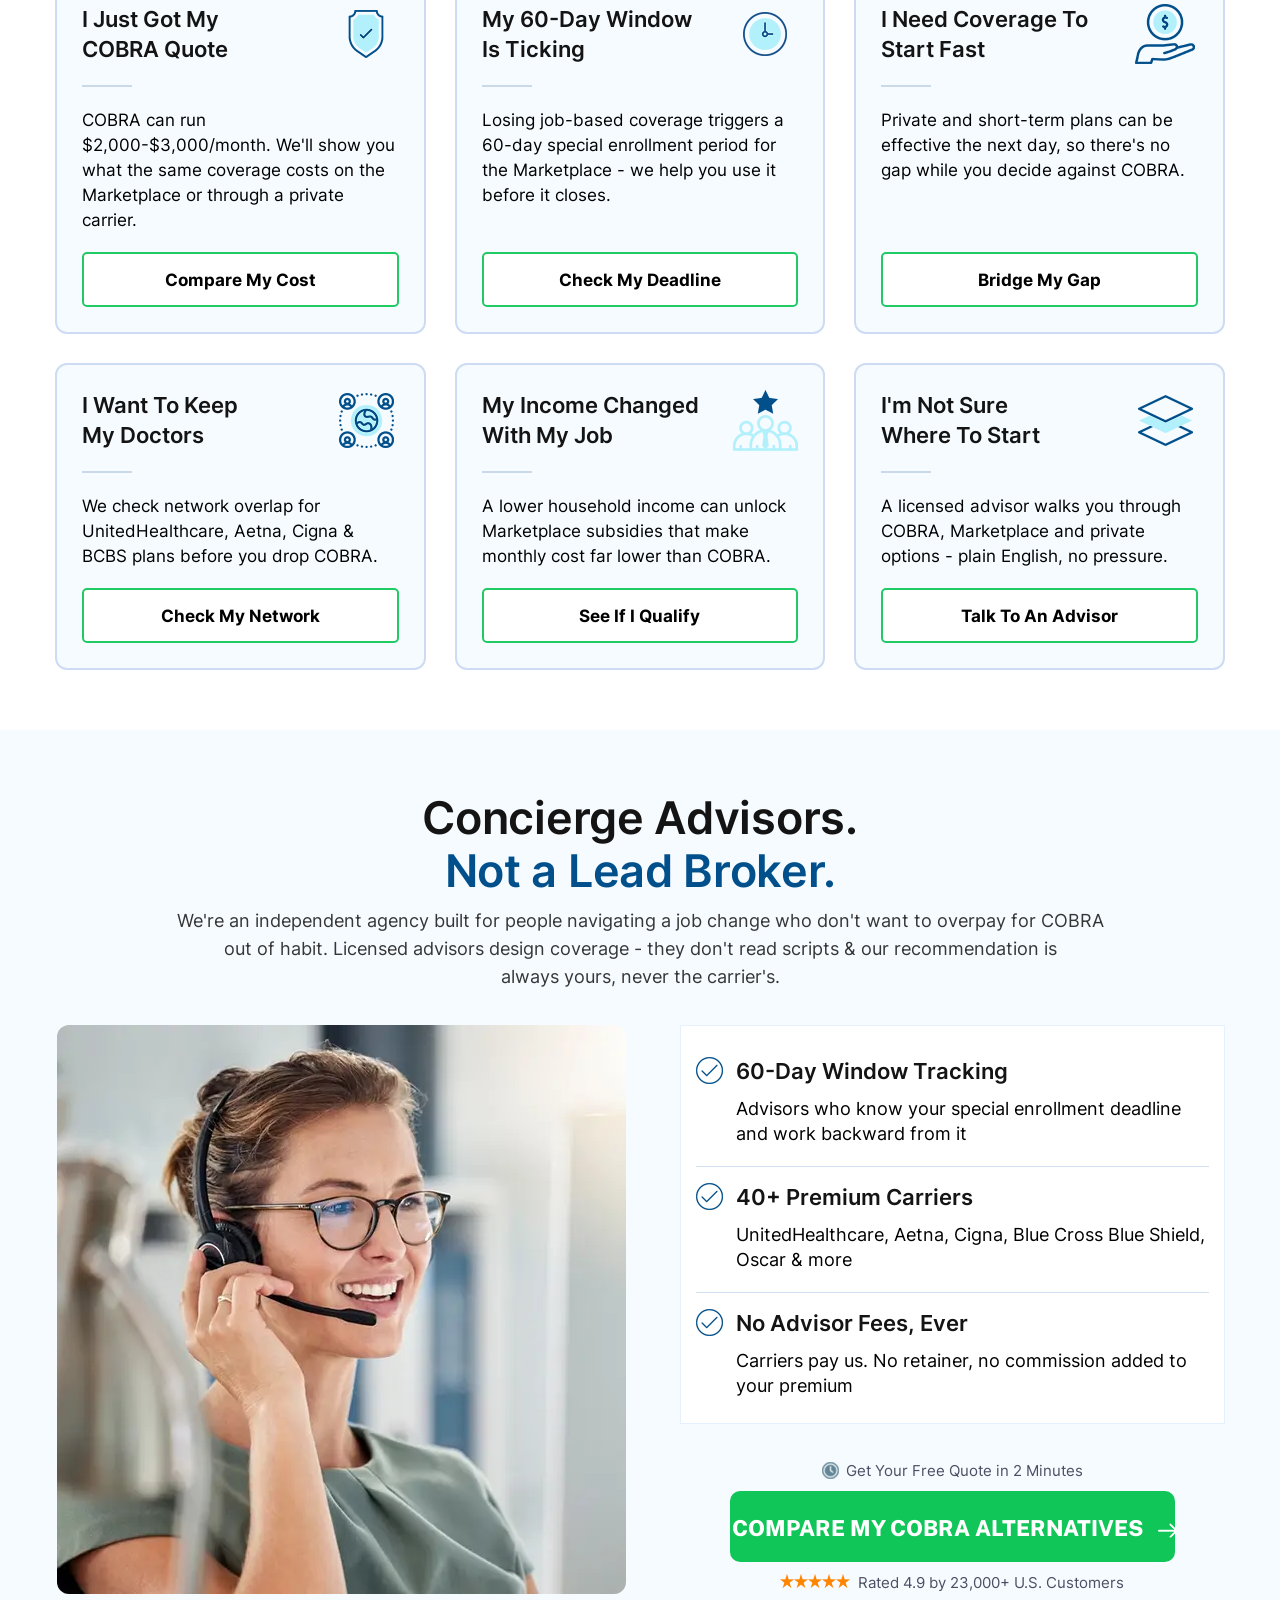
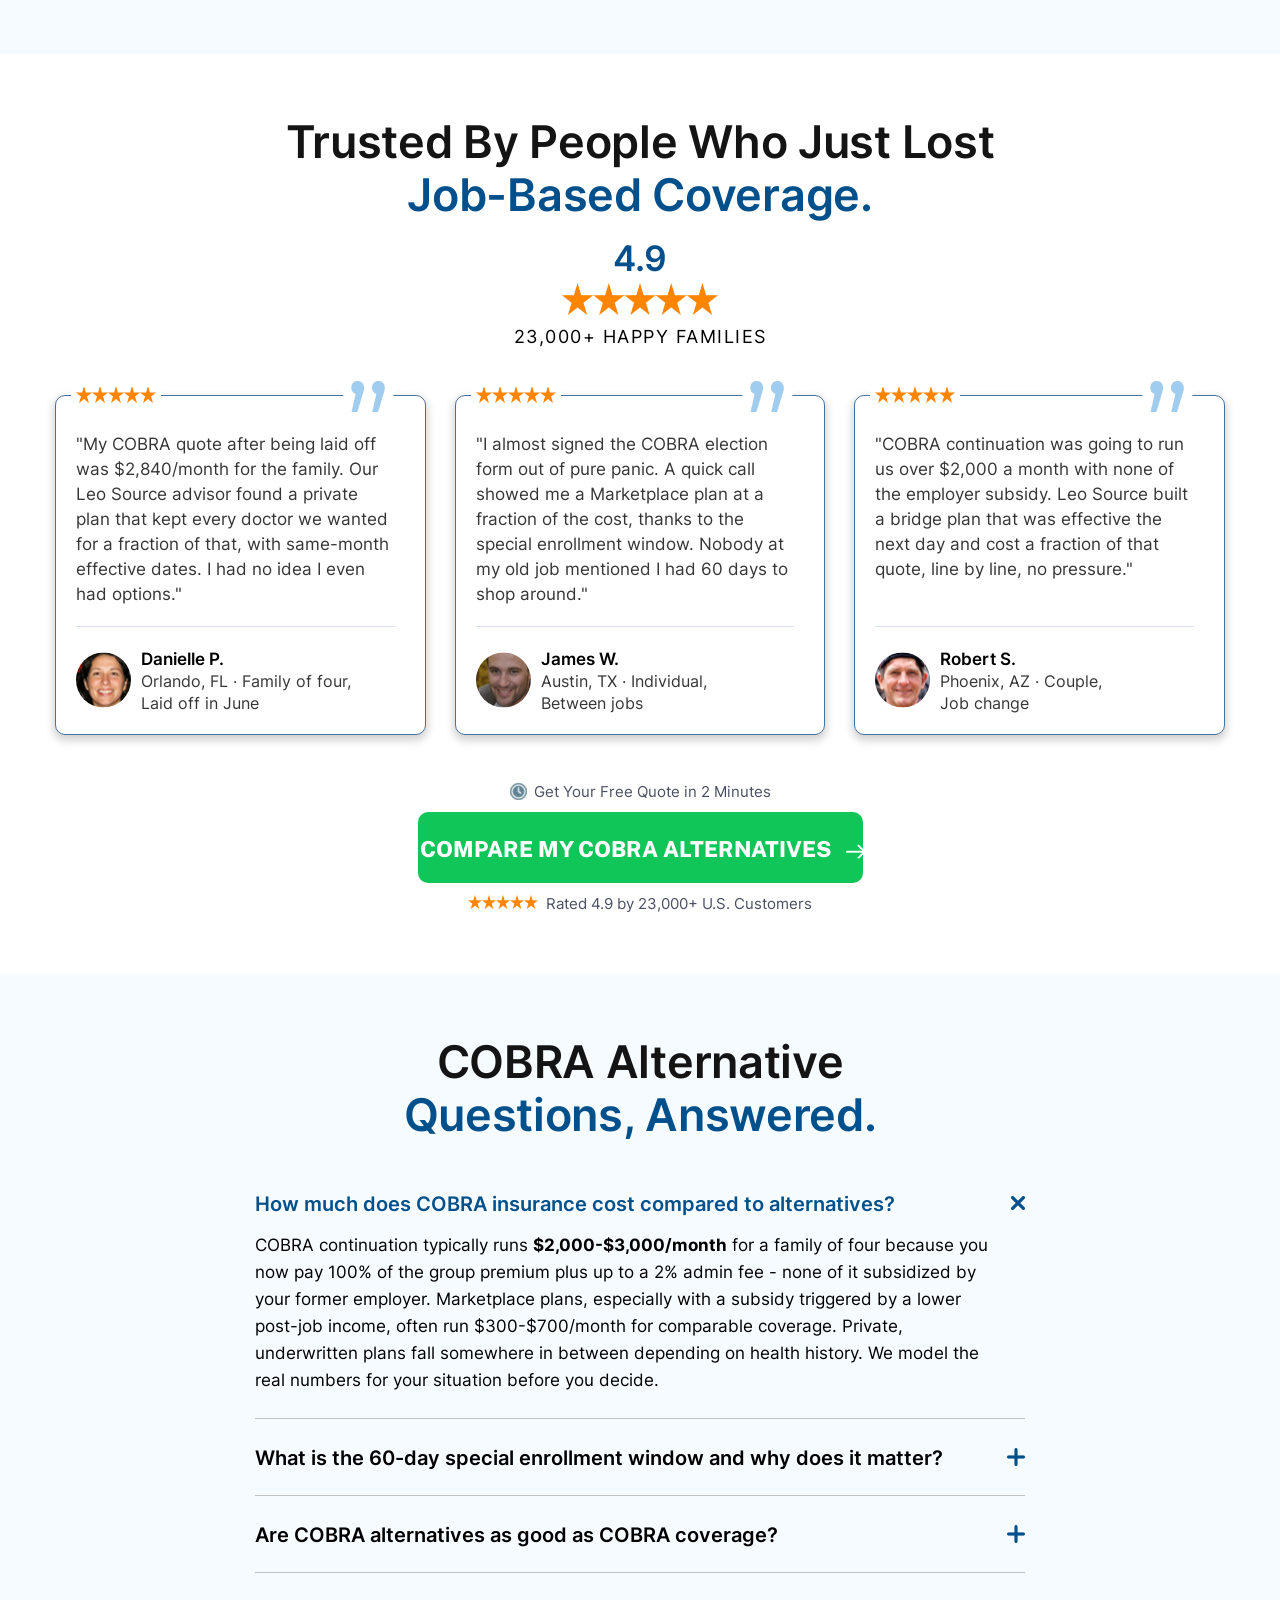
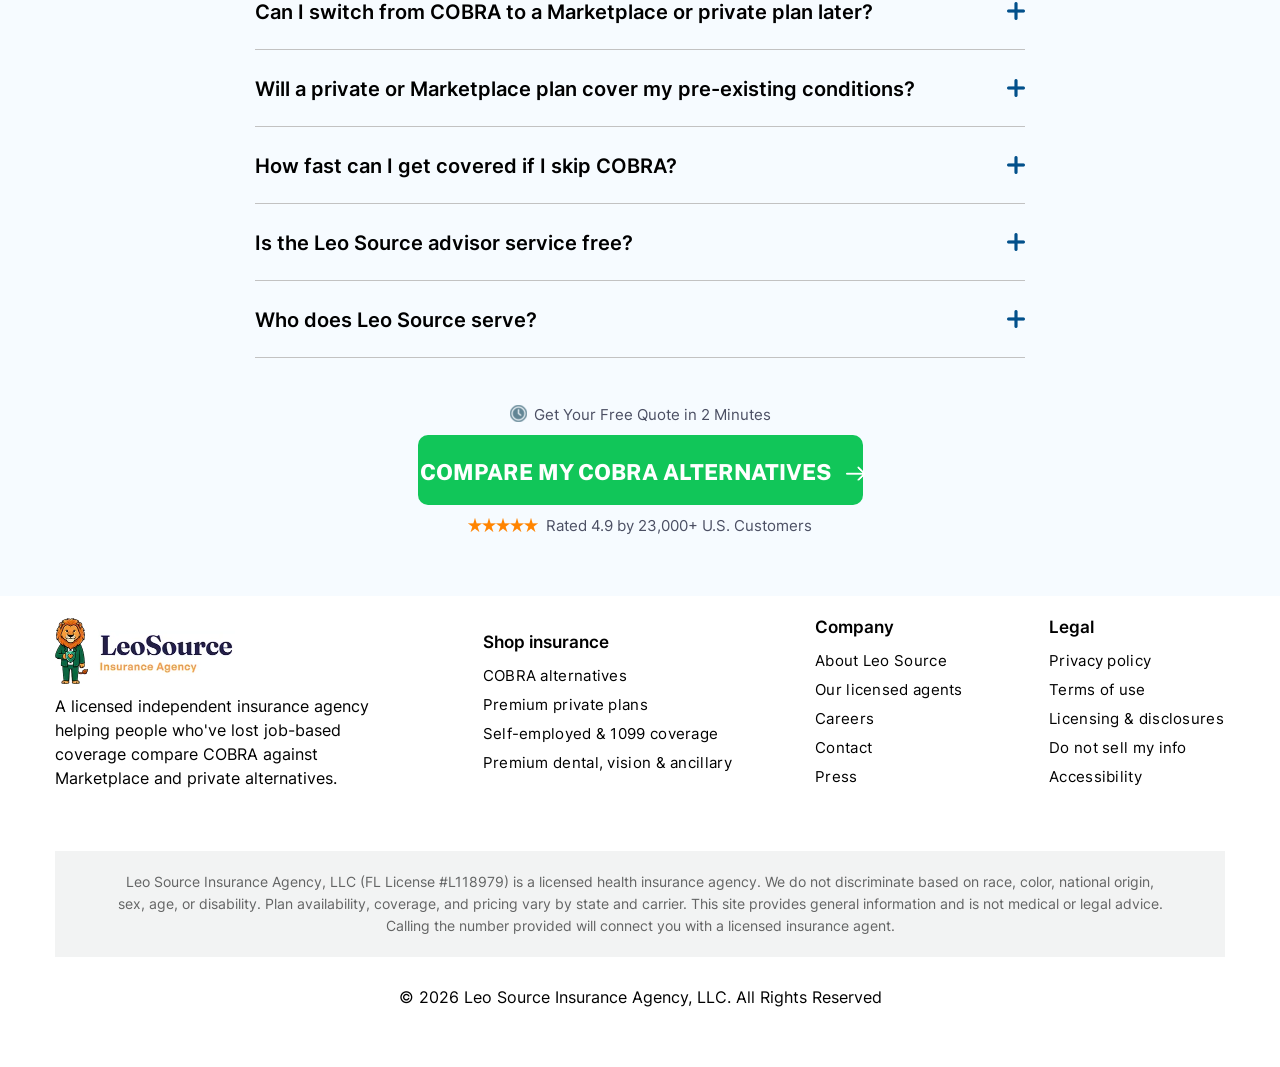
==== commit ba042097: "Add semantic h1-h3 heading outline to cobra-alternatives.html" ====
--- a/cobra-alternatives.html
+++ b/cobra-alternatives.html
@@ -170,7 +170,7 @@
 <div class="banner" id="form">
 	<div class="container">
     	<div class="banner_content">
-        	<p class="banner_heading">COBRA <br>Alternatives<br><span>Compare Cost Before You Decide.</span></p>
+        	<h1 class="banner_heading">COBRA vs. Marketplace vs. Private<br><span>— Compare Cost</span></h1>
             <p class="banner_paragraph">Just lost your job-based coverage? COBRA can run $2,000-$3,000/month to continue the exact same plan. See it side-by-side against Marketplace and private options - matched to your life by a licensed agent, inside your 60-day special enrollment window.</p>
             <div class="banner_form_box">
                 <p class="banner_form_box_heading">Get Your Free Quote in 2 Minutes</p>
@@ -246,22 +246,22 @@
 <!-------Section-Compare (COBRA vs. Marketplace vs. Private)--------->
 <div class="section2">
     <div class="container">
-    	<p class="common_heading">COBRA Vs. Marketplace <br><span>Vs. Private - Compare Cost.</span></p>
+    	<h2 class="common_heading">COBRA Vs. Marketplace <br><span>Vs. Private - Compare Cost.</span></h2>
         <p class="common_paragraph">The same coverage, three different price tags. Here's how the COBRA continuation quote you just <br class="show-desk">got usually stacks up.</p>
 		<div class="section1_row">
             <div class="section1_column" style="padding-bottom:35px;">
             	<p class="section1_column_number">$2,000-$3,000</p>
-                <p class="section1_column_heading">COBRA <br>Continuation</p>
+                <h3 class="section1_column_heading">COBRA <br>Continuation</h3>
                 <p class="section1_column_paragraph">You pay 100% of the group premium plus up to a 2% admin fee - with none of the employer's share subsidized anymore.</p>
             </div>
             <div class="section1_column" style="padding-bottom:35px;">
             	<p class="section1_column_number">$300-$700</p>
-                <p class="section1_column_heading">ACA <br>Marketplace</p>
+                <h3 class="section1_column_heading">ACA <br>Marketplace</h3>
                 <p class="section1_column_paragraph">Losing job-based coverage is a qualifying life event, so you can shop the Marketplace and may qualify for a subsidy based on your new income.</p>
             </div>
             <div class="section1_column" style="padding-bottom:35px;">
             	<p class="section1_column_number">Varies</p>
-                <p class="section1_column_heading">Private <br>Bridge Plan</p>
+                <h3 class="section1_column_heading">Private <br>Bridge Plan</h3>
                 <p class="section1_column_paragraph">Underwritten private plans can approve the next day and often keep more of your specialists in-network than a narrow Marketplace HMO.</p>
             </div>
         </div>
@@ -277,24 +277,24 @@
 <!-------Section-1--------->
 <div class="section1">
     <div class="container">
-    	<p class="common_heading">From COBRA Quote To <br><span>A Cheaper Plan In Three Steps.</span></p>
+    	<h2 class="common_heading">From COBRA Quote To <br><span>A Cheaper Plan In Three Steps.</span></h2>
         <p class="common_paragraph">Your 60-day special enrollment window gives you room to compare before you sign the COBRA election form.</p>
 		<div class="section1_row">
             <div class="section1_column">
             	<p class="section1_column_number">1</p>
-                <p class="section1_column_heading">Share Your <br>Situation</p>
+                <h3 class="section1_column_heading">Share Your <br>Situation</h3>
                 <p class="section1_column_paragraph">Quick profile: ZIP, household, providers you want to keep, and your COBRA quote if you have one. No SSN, no commitment.</p>
                 <a href="quiz.html"><img src="images/s1-col-img1.webp" class="section1_column_image section1_column_image1" alt="image"></a>
             </div>
             <div class="section1_column">
             	<p class="section1_column_number">2</p>
-                <p class="section1_column_heading">Receive a <br>Side-By-Side Comparison</p>
+                <h3 class="section1_column_heading">Receive a <br>Side-By-Side Comparison</h3>
                 <p class="section1_column_paragraph">A licensed advisor lines up COBRA, Marketplace, and private options with real total cost - premium, deductible, and network reach.</p>
                 <a href="quiz.html"><img src="images/s1-col-img2.png" class="section1_column_image section1_column_image2" alt="image"></a>
             </div>
             <div class="section1_column">
             	<p class="section1_column_number">3</p>
-                <p class="section1_column_heading">Enroll Before <br>Your Window Closes</p>
+                <h3 class="section1_column_heading">Enroll Before <br>Your Window Closes</h3>
                 <p class="section1_column_paragraph">A licensed advisor handles the paperwork and confirms your specialists are in-network before your 60-day deadline passes.</p>
                	<a href="quiz.html"><img src="images/s1-col-img3.webp" class="section1_column_image section1_column_image3" alt="image"></a>
             </div>
@@ -311,12 +311,12 @@
 <!-------Section-2--------->
 <div class="section2">
     <div class="container">
-    	<p class="common_heading">Find The Right COBRA Alternative For <br><span>Your Situation</span></p>
+    	<h2 class="common_heading">Find The Right COBRA Alternative For <br><span>Your Situation</span></h2>
         <p class="common_paragraph">Tell us where you stand and a licensed advisor will design the coverage to match.</p>
 		<div class="section2_row">
             <div class="section2_column">
             	<div class="section2_column_top">
-                	<p class="section2_column_heading">I Just Got My <br>COBRA Quote</p>
+                	<h3 class="section2_column_heading">I Just Got My <br>COBRA Quote</h3>
                     <div class="section_column_icon_box">
                     	<img src="images/s2-col-icn1.webp" class="section2_column_icon" alt="icon">
                     </div>
@@ -327,7 +327,7 @@
             </div>
             <div class="section2_column">
             	<div class="section2_column_top">
-                	<p class="section2_column_heading">My 60-Day Window <br>Is Ticking</p>
+                	<h3 class="section2_column_heading">My 60-Day Window <br>Is Ticking</h3>
                     <div class="section_column_icon_box">
                     	<img src="images/s2-col-icn2.webp" class="section2_column_icon" alt="icon">
                     </div>
@@ -338,7 +338,7 @@
             </div>
             <div class="section2_column">
             	<div class="section2_column_top">
-                	<p class="section2_column_heading">I Need Coverage To <br>Start Fast</p>
+                	<h3 class="section2_column_heading">I Need Coverage To <br>Start Fast</h3>
                     <div class="section_column_icon_box">
                     	<img src="images/s2-col-icn3.webp" class="section2_column_icon" alt="icon">
                     </div>
@@ -349,7 +349,7 @@
             </div>
             <div class="section2_column">
             	<div class="section2_column_top">
-                	<p class="section2_column_heading">I Want To Keep <br>My Doctors</p>
+                	<h3 class="section2_column_heading">I Want To Keep <br>My Doctors</h3>
                     <div class="section_column_icon_box">
                     	<img src="images/s2-col-icn4.webp" class="section2_column_icon" alt="icon">
                     </div>
@@ -360,7 +360,7 @@
             </div>
             <div class="section2_column">
             	<div class="section2_column_top">
-                	<p class="section2_column_heading">My Income Changed <br>With My Job</p>
+                	<h3 class="section2_column_heading">My Income Changed <br>With My Job</h3>
                     <div class="section_column_icon_box">
                     	<img src="images/s2-col-icn5.webp" class="section2_column_icon" alt="icon">
                     </div>
@@ -371,7 +371,7 @@
             </div>
             <div class="section2_column">
             	<div class="section2_column_top">
-                	<p class="section2_column_heading">I'm Not Sure <br>Where To Start</p>
+                	<h3 class="section2_column_heading">I'm Not Sure <br>Where To Start</h3>
                     <div class="section_column_icon_box">
                     	<img src="images/s2-col-icn6.webp" class="section2_column_icon" alt="icon">
                     </div>
@@ -387,7 +387,7 @@
 <!-------Section-3--------->
 <div class="section3">
     <div class="container">
-    	<p class="common_heading">Concierge Advisors. <br><span>Not a Lead Broker.</span></p>
+    	<h2 class="common_heading">Concierge Advisors. <br><span>Not a Lead Broker.</span></h2>
         <p class="common_paragraph">We're an independent agency built for people navigating a job change who don't want to overpay for COBRA <br class="show-desk">out of habit. Licensed advisors design coverage - they don't read scripts & our recommendation is <br class="show-desk">always yours, never the carrier's.</p>
 		<div class="section3_content">
         	<div class="section3_content_left hide-mob">
@@ -402,15 +402,15 @@
             	<div class="section3_list_box">
                     <ul class="section3_list">
                         <li>
-                            <p class="section3_list_heading">60-Day Window Tracking</p>
+                            <h3 class="section3_list_heading">60-Day Window Tracking</h3>
                             <p class="section3_list_paragraph">Advisors who know your special enrollment deadline and work backward from it</p>
                         </li>
                         <li>
-                            <p class="section3_list_heading">40+ Premium Carriers</p>
+                            <h3 class="section3_list_heading">40+ Premium Carriers</h3>
                             <p class="section3_list_paragraph">UnitedHealthcare, Aetna, Cigna, Blue Cross Blue Shield, Oscar & more</p>
                         </li>
                         <li>
-                            <p class="section3_list_heading">No Advisor Fees, Ever</p>
+                            <h3 class="section3_list_heading">No Advisor Fees, Ever</h3>
                             <p class="section3_list_paragraph">Carriers pay us. No retainer, no commission added to your premium</p>
                         </li>
                     </ul>
@@ -429,7 +429,7 @@
 <!-------Section-4--------->
 <div class="section4">
     <div class="container">
-    	<p class="common_heading">Trusted By People Who Just Lost <br><span>Job-Based Coverage.</span></p>
+    	<h2 class="common_heading">Trusted By People Who Just Lost <br><span>Job-Based Coverage.</span></h2>
 		<div class="rating_box">
         	<p class="rating_text1">4.9</p>
             <img src="images/star.webp" class="rating_star" alt="icon">
@@ -483,59 +483,59 @@
 <!-------Section-5--------->
 <div class="section5">
     <div class="container">
-    	<p class="common_heading">COBRA Alternative <br><span>Questions, Answered.</span></p>
+    	<h2 class="common_heading">COBRA Alternative <br><span>Questions, Answered.</span></h2>
         <div class="faq-box">
             <div class="faq-row">
-                <div class="accordion acdn-heading accordion-open">How much does COBRA insurance cost compared to alternatives?</div>
+                <h3 class="accordion acdn-heading accordion-open">How much does COBRA insurance cost compared to alternatives?</h3>
                 <div class="acdn-content">
                     <p class="acdn-para">COBRA continuation typically runs <strong>$2,000-$3,000/month</strong> for a family of four because you now pay 100% of the group premium plus up to a 2% admin fee - none of it subsidized by your former employer. Marketplace plans, especially with a subsidy triggered by a lower post-job income, often run $300-$700/month for comparable coverage. Private, underwritten plans fall somewhere in between depending on health history. We model the real numbers for your situation before you decide.</p>
                 </div>
             </div>
 
             <div class="faq-row">
-                <div class="accordion acdn-heading">What is the 60-day special enrollment window and why does it matter?</div>
+                <h3 class="accordion acdn-heading">What is the 60-day special enrollment window and why does it matter?</h3>
                 <div class="acdn-content" style="display: none;">
                     <p class="acdn-para">Losing job-based health coverage is a qualifying life event that opens a <strong>60-day special enrollment period</strong> for the ACA Marketplace - separate from COBRA's own 60-day election deadline. Missing it means waiting for the next Open Enrollment window, so it's worth comparing your options before that clock runs out, not after you've already signed the COBRA paperwork.</p>
                 </div>
             </div>
 
             <div class="faq-row">
-                <div class="accordion acdn-heading">Are COBRA alternatives as good as COBRA coverage?</div>
+                <h3 class="accordion acdn-heading">Are COBRA alternatives as good as COBRA coverage?</h3>
                 <div class="acdn-content" style="display: none;">
                     <p class="acdn-para">Often better on network access, sometimes narrower - it depends on the plan. COBRA continues your exact former employer plan, so the network doesn't change. Marketplace and private alternatives can match or exceed that network, and premium private plans from national carriers frequently offer broader specialist access than a regional Marketplace HMO. We compare network overlap for your specific doctors before you switch.</p>
                 </div>
             </div>
 
             <div class="faq-row">
-                <div class="accordion acdn-heading">Can I switch from COBRA to a Marketplace or private plan later?</div>
+                <h3 class="accordion acdn-heading">Can I switch from COBRA to a Marketplace or private plan later?</h3>
                 <div class="acdn-content" style="display: none;">
                     <p class="acdn-para">Generally only at your next Marketplace Open Enrollment or if you have another qualifying life event - not any time you choose. That's why comparing cost and coverage during your initial 60-day window, before electing COBRA, is the cheapest time to make this decision.</p>
                 </div>
             </div>
 
             <div class="faq-row">
-                <div class="accordion acdn-heading">Will a private or Marketplace plan cover my pre-existing conditions?</div>
+                <h3 class="accordion acdn-heading">Will a private or Marketplace plan cover my pre-existing conditions?</h3>
                 <div class="acdn-content" style="display: none;">
                     <p class="acdn-para">Yes. Fully ACA-compliant Marketplace and off-exchange private plans cannot deny coverage or charge more for pre-existing conditions. Short-term medical plans, by contrast, can exclude them - your advisor will flag this clearly before you enroll in anything short-term.</p>
                 </div>
             </div>
 
             <div class="faq-row">
-                <div class="accordion acdn-heading">How fast can I get covered if I skip COBRA?</div>
+                <h3 class="accordion acdn-heading">How fast can I get covered if I skip COBRA?</h3>
                 <div class="acdn-content" style="display: none;">
                     <p class="acdn-para">Marketplace plans triggered by a qualifying life event typically start the 1st of the month after you enroll. Private, underwritten bridge plans can be effective as soon as the next day - useful if there's a short gap between your last day of employer coverage and a new plan's start date.</p>
                 </div>
             </div>
 
             <div class="faq-row">
-                <div class="accordion acdn-heading">Is the Leo Source advisor service free?</div>
+                <h3 class="accordion acdn-heading">Is the Leo Source advisor service free?</h3>
                 <div class="acdn-content" style="display: none;">
                     <p class="acdn-para">Yes. Our concierge advisors are compensated directly by carriers - there's no separate fee, retainer, or commission added to your premium. You get a side-by-side COBRA comparison and licensed advisor expertise without paying for it.</p>
                 </div>
             </div>
 
             <div class="faq-row">
-                <div class="accordion acdn-heading">Who does Leo Source serve?</div>
+                <h3 class="accordion acdn-heading">Who does Leo Source serve?</h3>
                 <div class="acdn-content" style="display: none;">
                     <p class="acdn-para">Leo Source focuses exclusively on Americans <strong>ages 18-64,</strong> including people who've recently lost job-based coverage and are comparing COBRA against Marketplace and private alternatives.</p>
                 </div>
--- a/css/style.css
+++ b/css/style.css
@@ -575,6 +575,14 @@
 	text-align:center;
 	background:#16508b;
 	border-radius:50%;
+	}
+.section2 .section1_column_number{
+	width:auto;
+	height:auto;
+	min-width:46px;
+	padding:8px 16px;
+	border-radius:30px;
+	white-space:nowrap;
 	}
 .section1_column_heading{
 	color:#16508b;
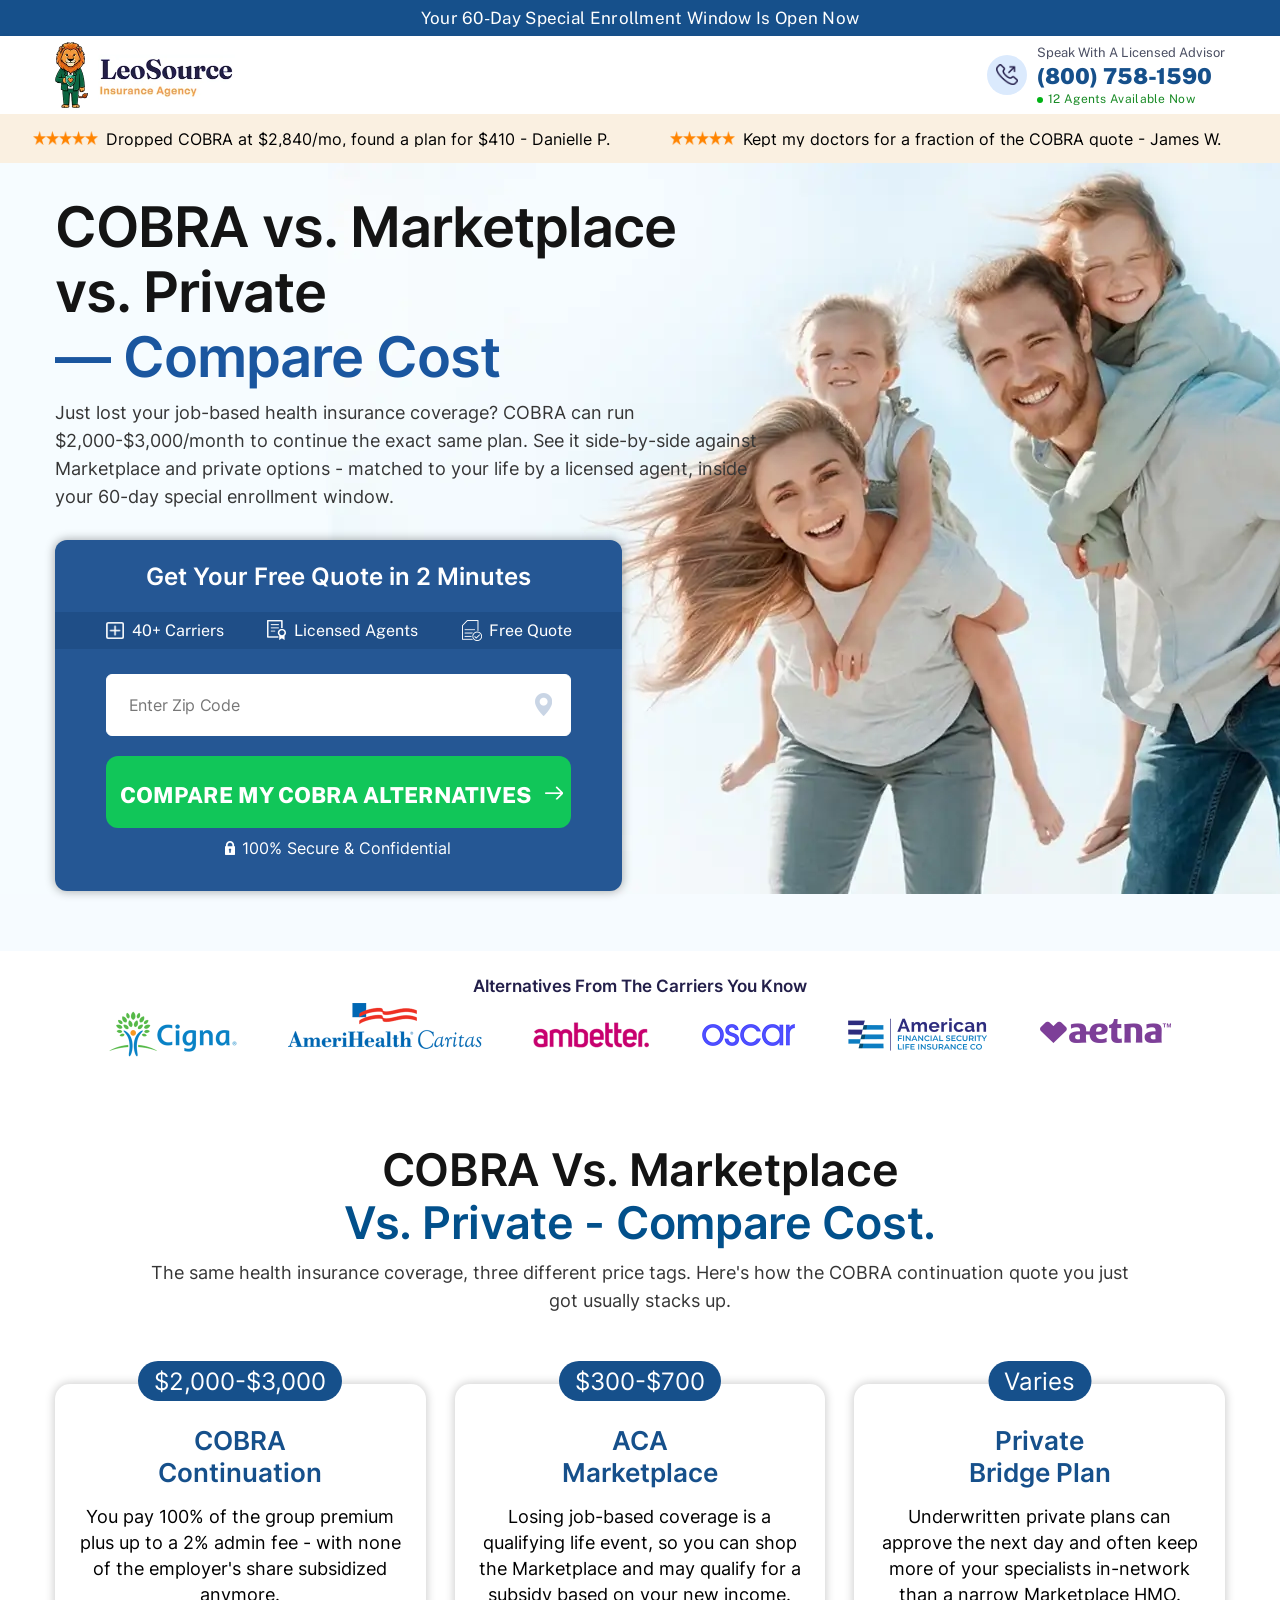
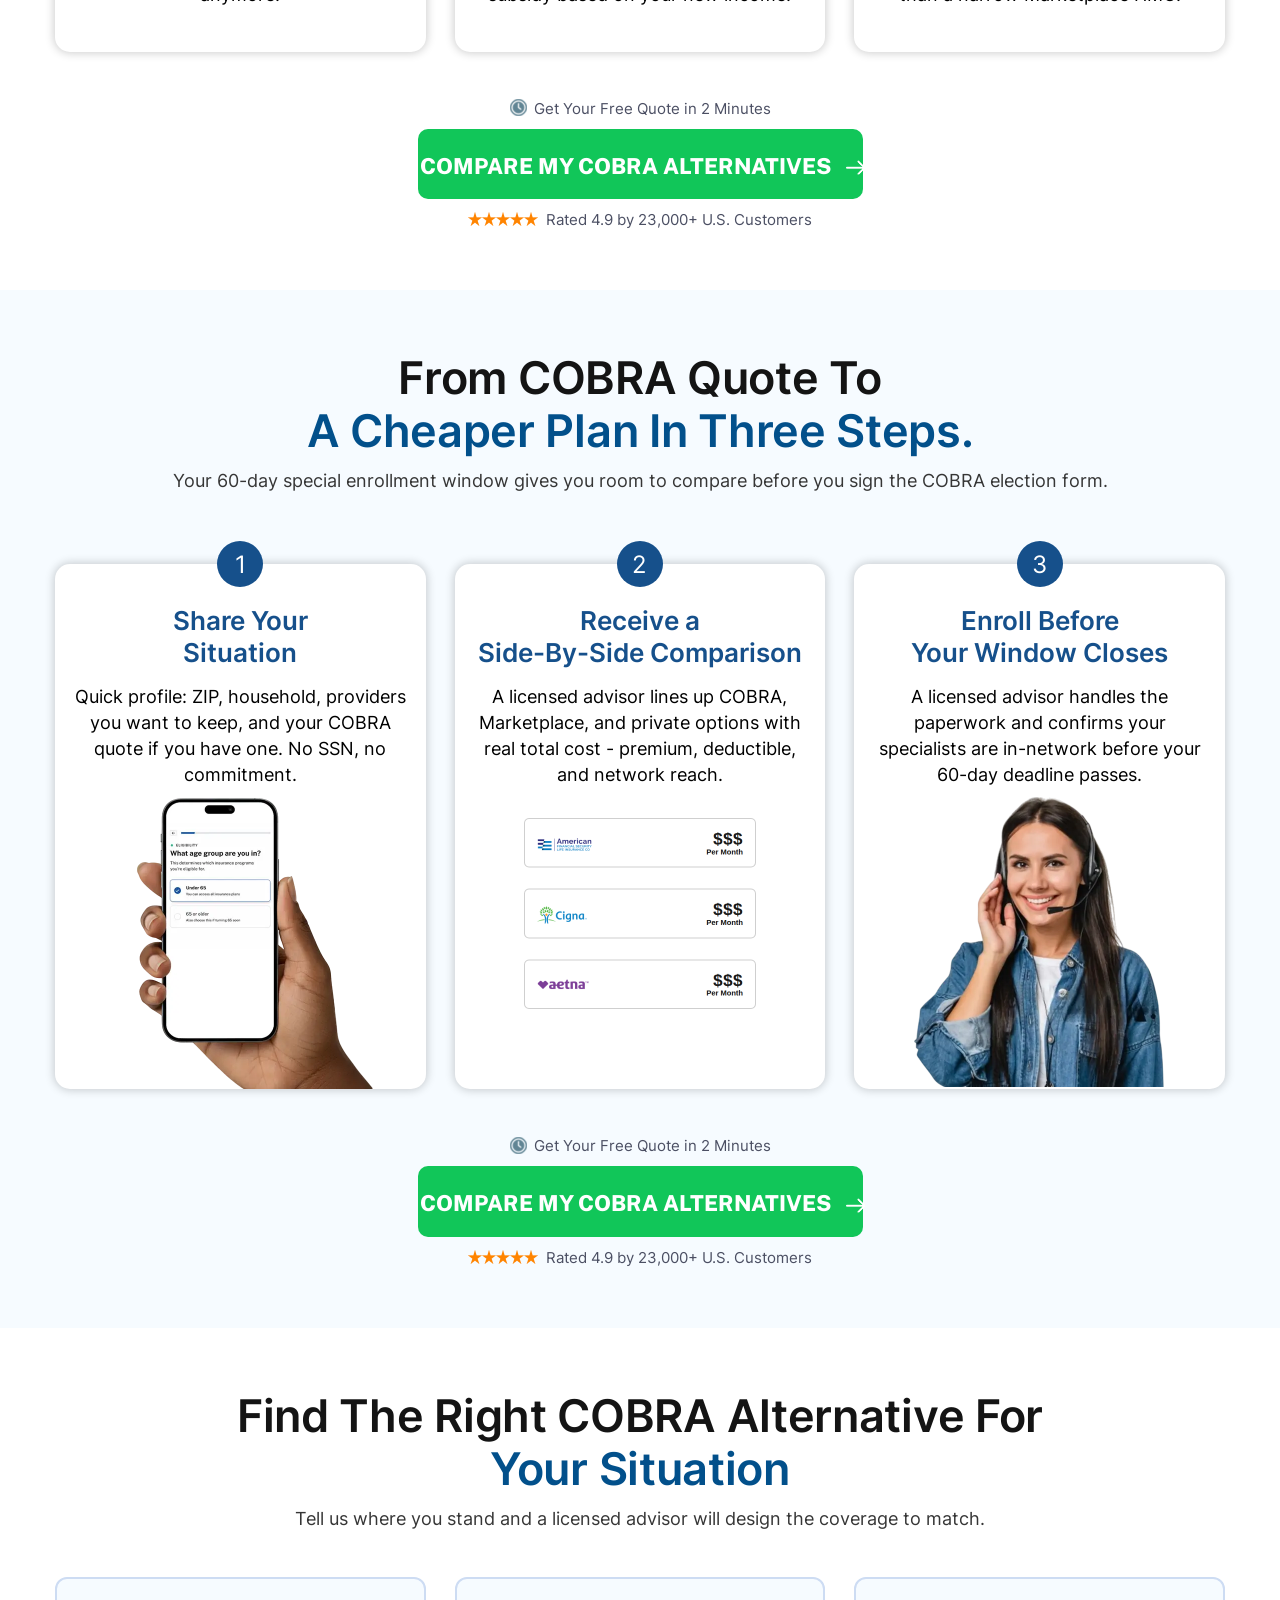
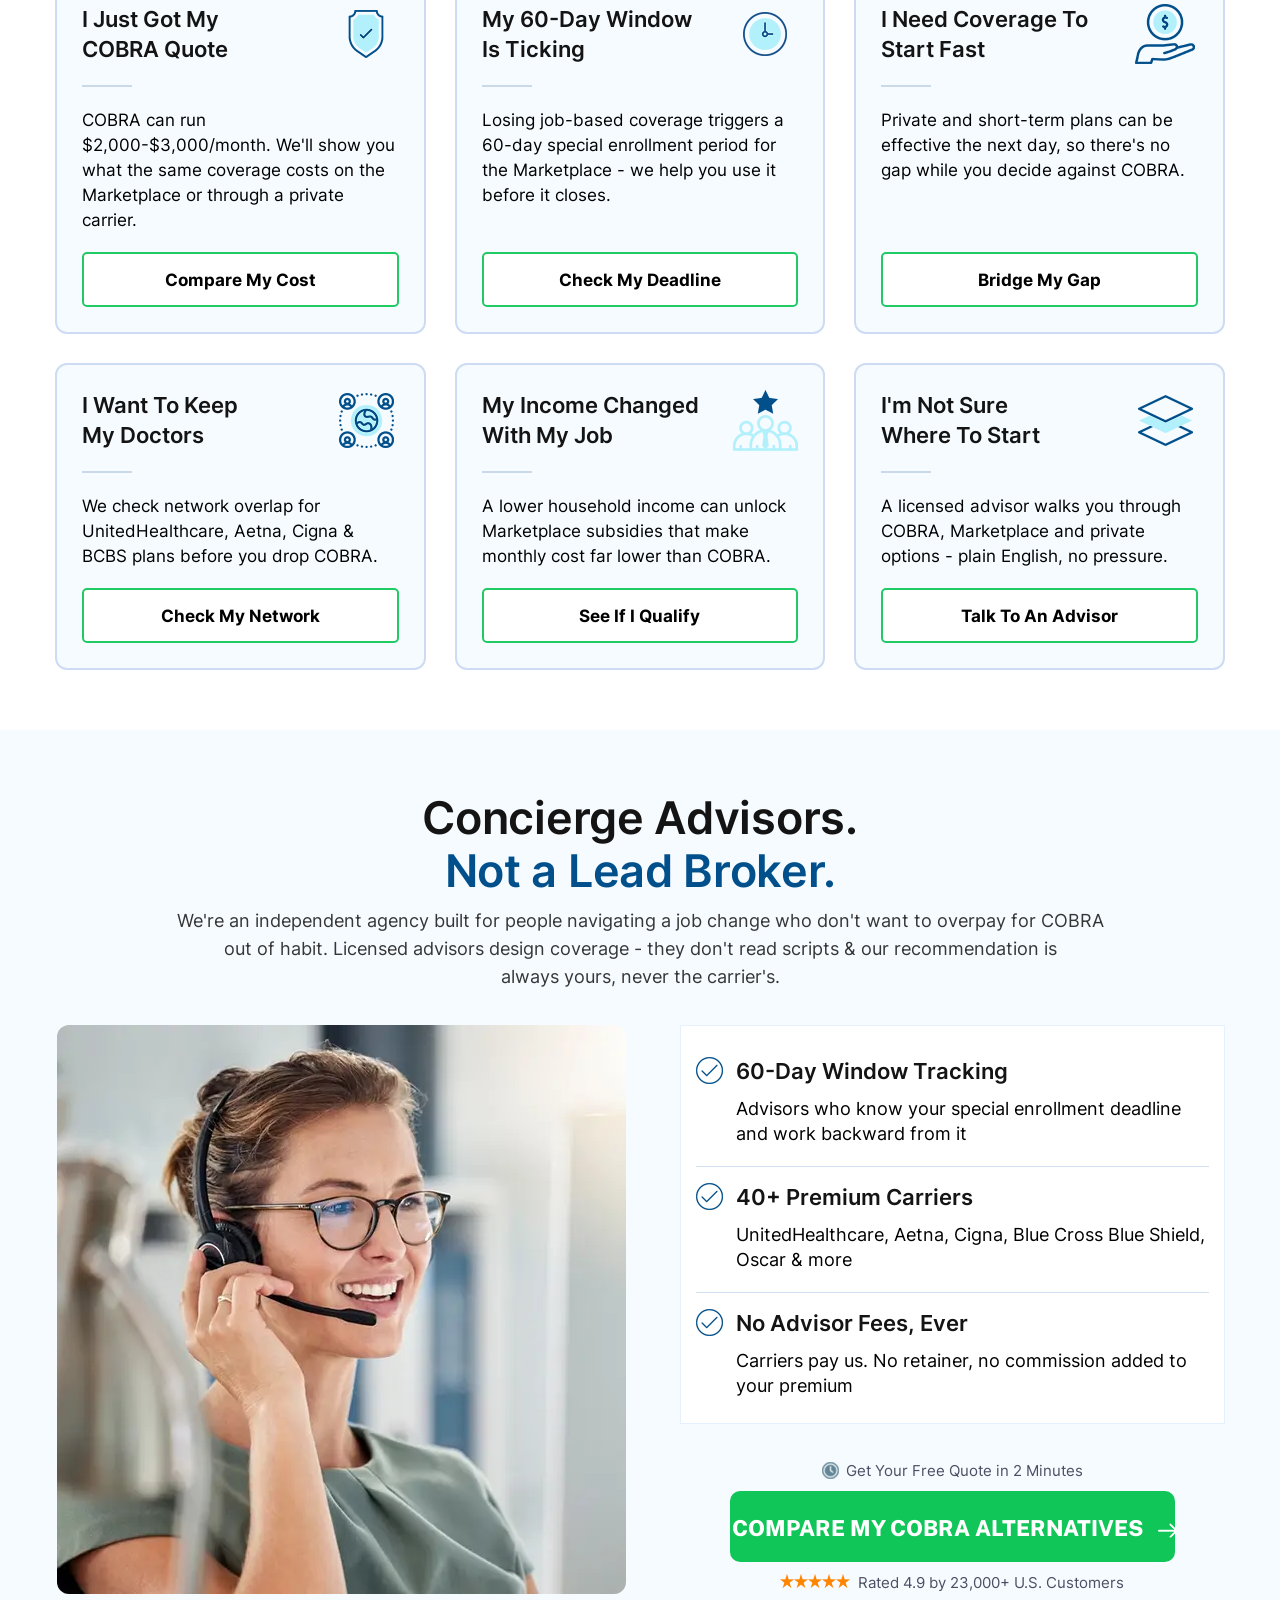
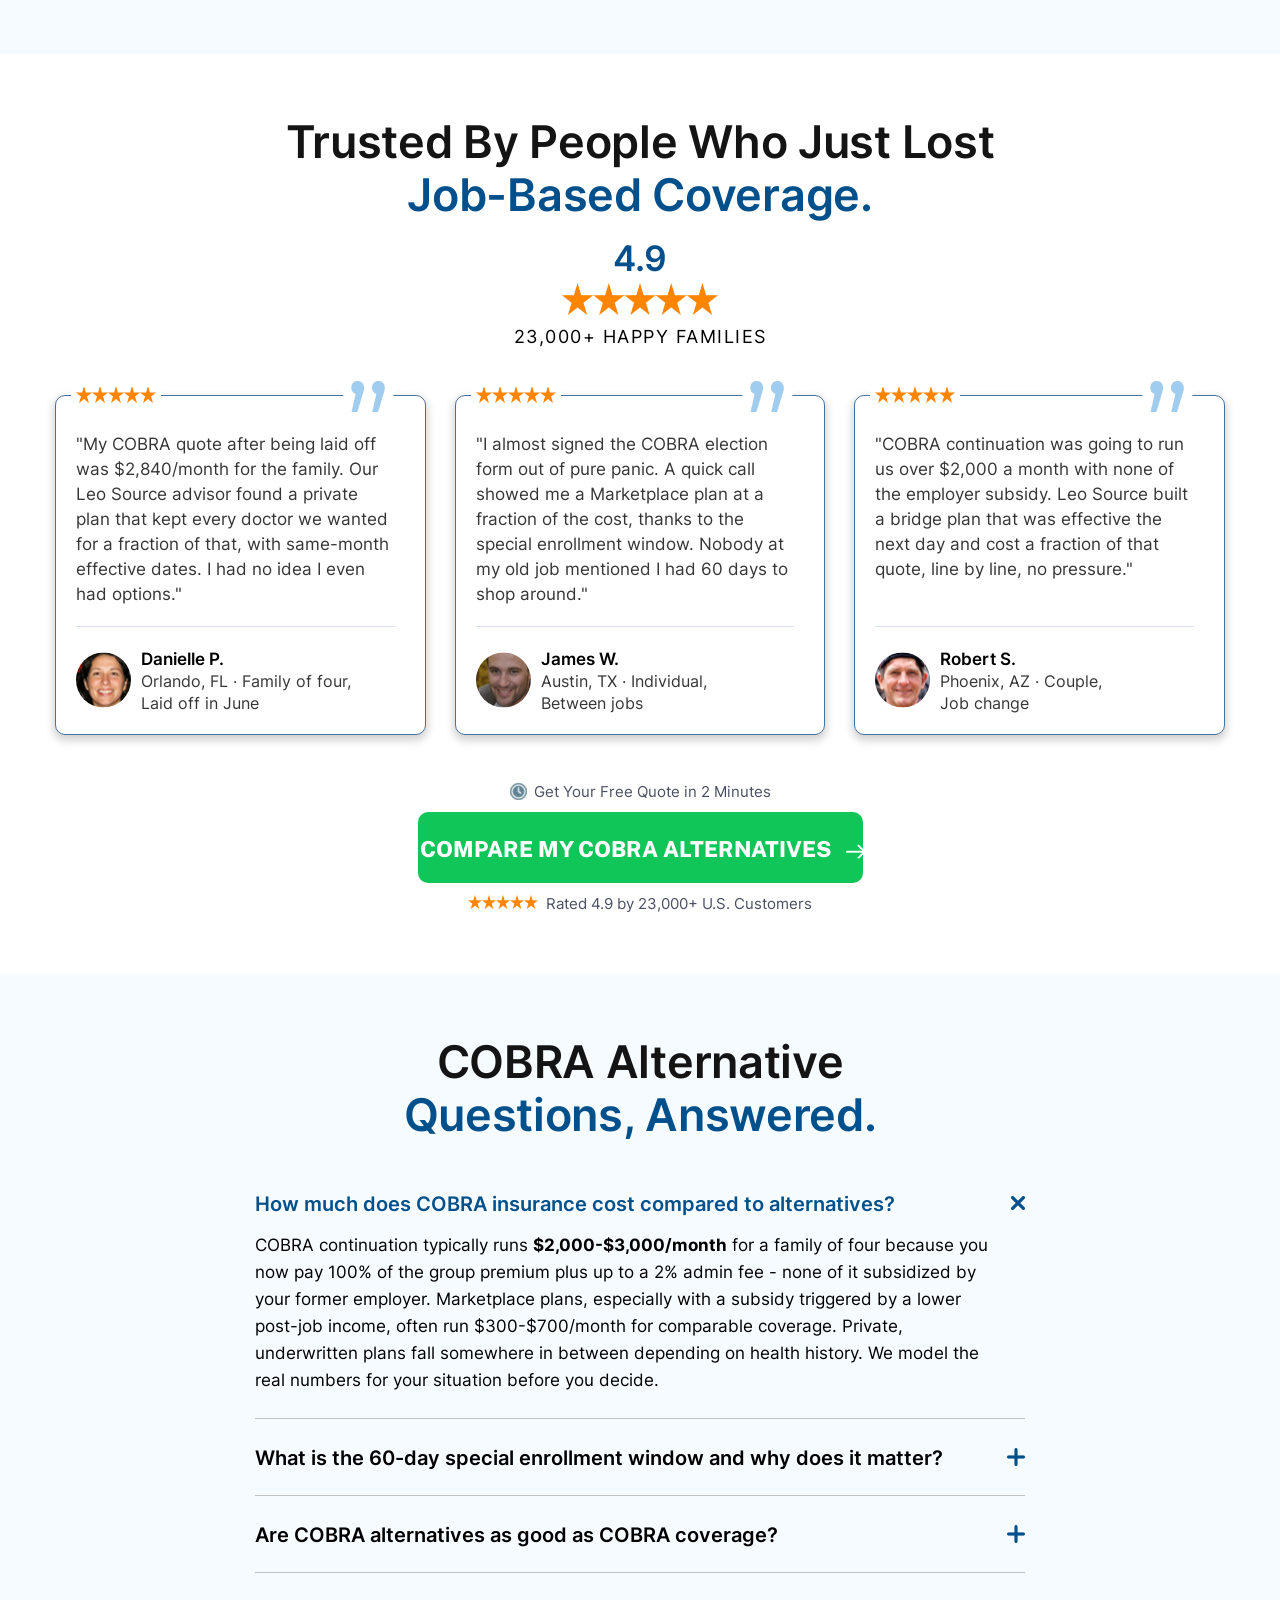
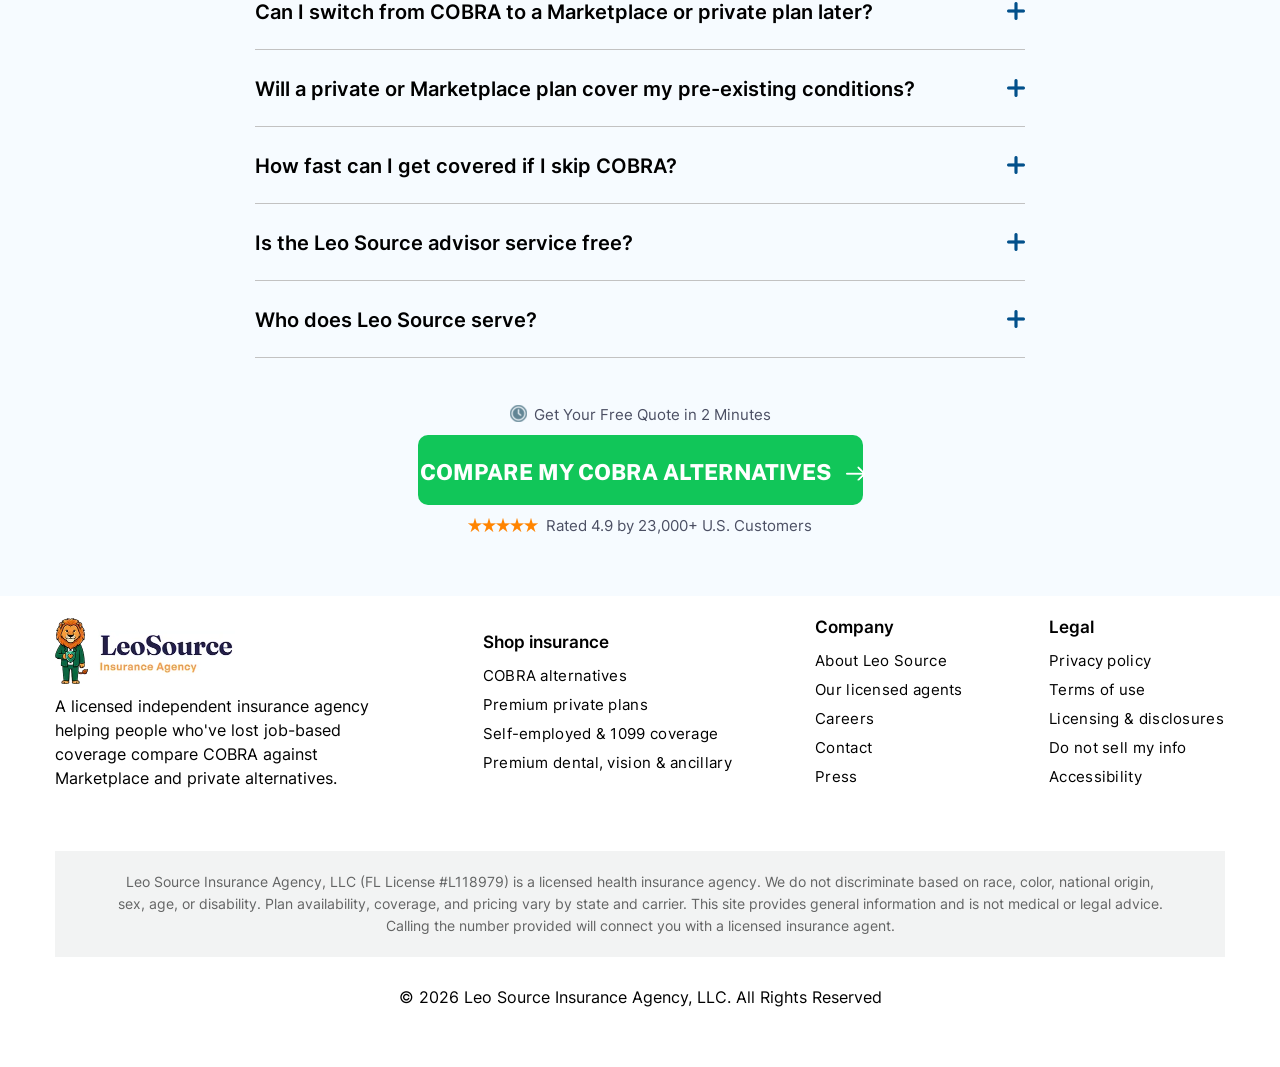
==== commit 7a1b36f8: "Fix h1 spacing, viewport zoom-block, add canonical/robots, boost keyword coverage on cobra-alternati" ====
--- a/cobra-alternatives.html
+++ b/cobra-alternatives.html
@@ -2,10 +2,12 @@
 <html>
 <head>
 <meta charset="utf-8">
-<meta name="viewport" content="width=device-width, initial-scale=1.0, maximum-scale=1.0, user-scalable=no" />
+<meta name="viewport" content="width=device-width, initial-scale=1.0">
 <link rel="shortcut icon" type="image/x-icon" href="images/favicon.webp">
 <title>COBRA Alternatives | COBRA vs. Marketplace Cost Comparison - LeoSource</title>
 <meta name="description" content="COBRA continuation can run $2,000+/month. Compare COBRA cost vs. Marketplace and private plans side-by-side and find affordable coverage inside your 60-day special enrollment window.">
+<link rel="canonical" href="https://shophealthrates.com/cobra-alternatives.html">
+<meta name="robots" content="index, follow">
 
 <!------css link---------->
 <link rel="stylesheet" type="text/css" href="css/style.css">
@@ -170,8 +172,8 @@
 <div class="banner" id="form">
 	<div class="container">
     	<div class="banner_content">
-        	<h1 class="banner_heading">COBRA vs. Marketplace vs. Private<br><span>— Compare Cost</span></h1>
-            <p class="banner_paragraph">Just lost your job-based coverage? COBRA can run $2,000-$3,000/month to continue the exact same plan. See it side-by-side against Marketplace and private options - matched to your life by a licensed agent, inside your 60-day special enrollment window.</p>
+        	<h1 class="banner_heading">COBRA vs. Marketplace vs. Private <br><span>— Compare Cost</span></h1>
+            <p class="banner_paragraph">Just lost your job-based health insurance coverage? COBRA can run $2,000-$3,000/month to continue the exact same plan. See it side-by-side against Marketplace and private options - matched to your life by a licensed agent, inside your 60-day special enrollment window.</p>
             <div class="banner_form_box">
                 <p class="banner_form_box_heading">Get Your Free Quote in 2 Minutes</p>
                 <div class="banner_list_box">
@@ -247,7 +249,7 @@
 <div class="section2">
     <div class="container">
     	<h2 class="common_heading">COBRA Vs. Marketplace <br><span>Vs. Private - Compare Cost.</span></h2>
-        <p class="common_paragraph">The same coverage, three different price tags. Here's how the COBRA continuation quote you just <br class="show-desk">got usually stacks up.</p>
+        <p class="common_paragraph">The same health insurance coverage, three different price tags. Here's how the COBRA continuation quote you just <br class="show-desk">got usually stacks up.</p>
 		<div class="section1_row">
             <div class="section1_column" style="padding-bottom:35px;">
             	<p class="section1_column_number">$2,000-$3,000</p>
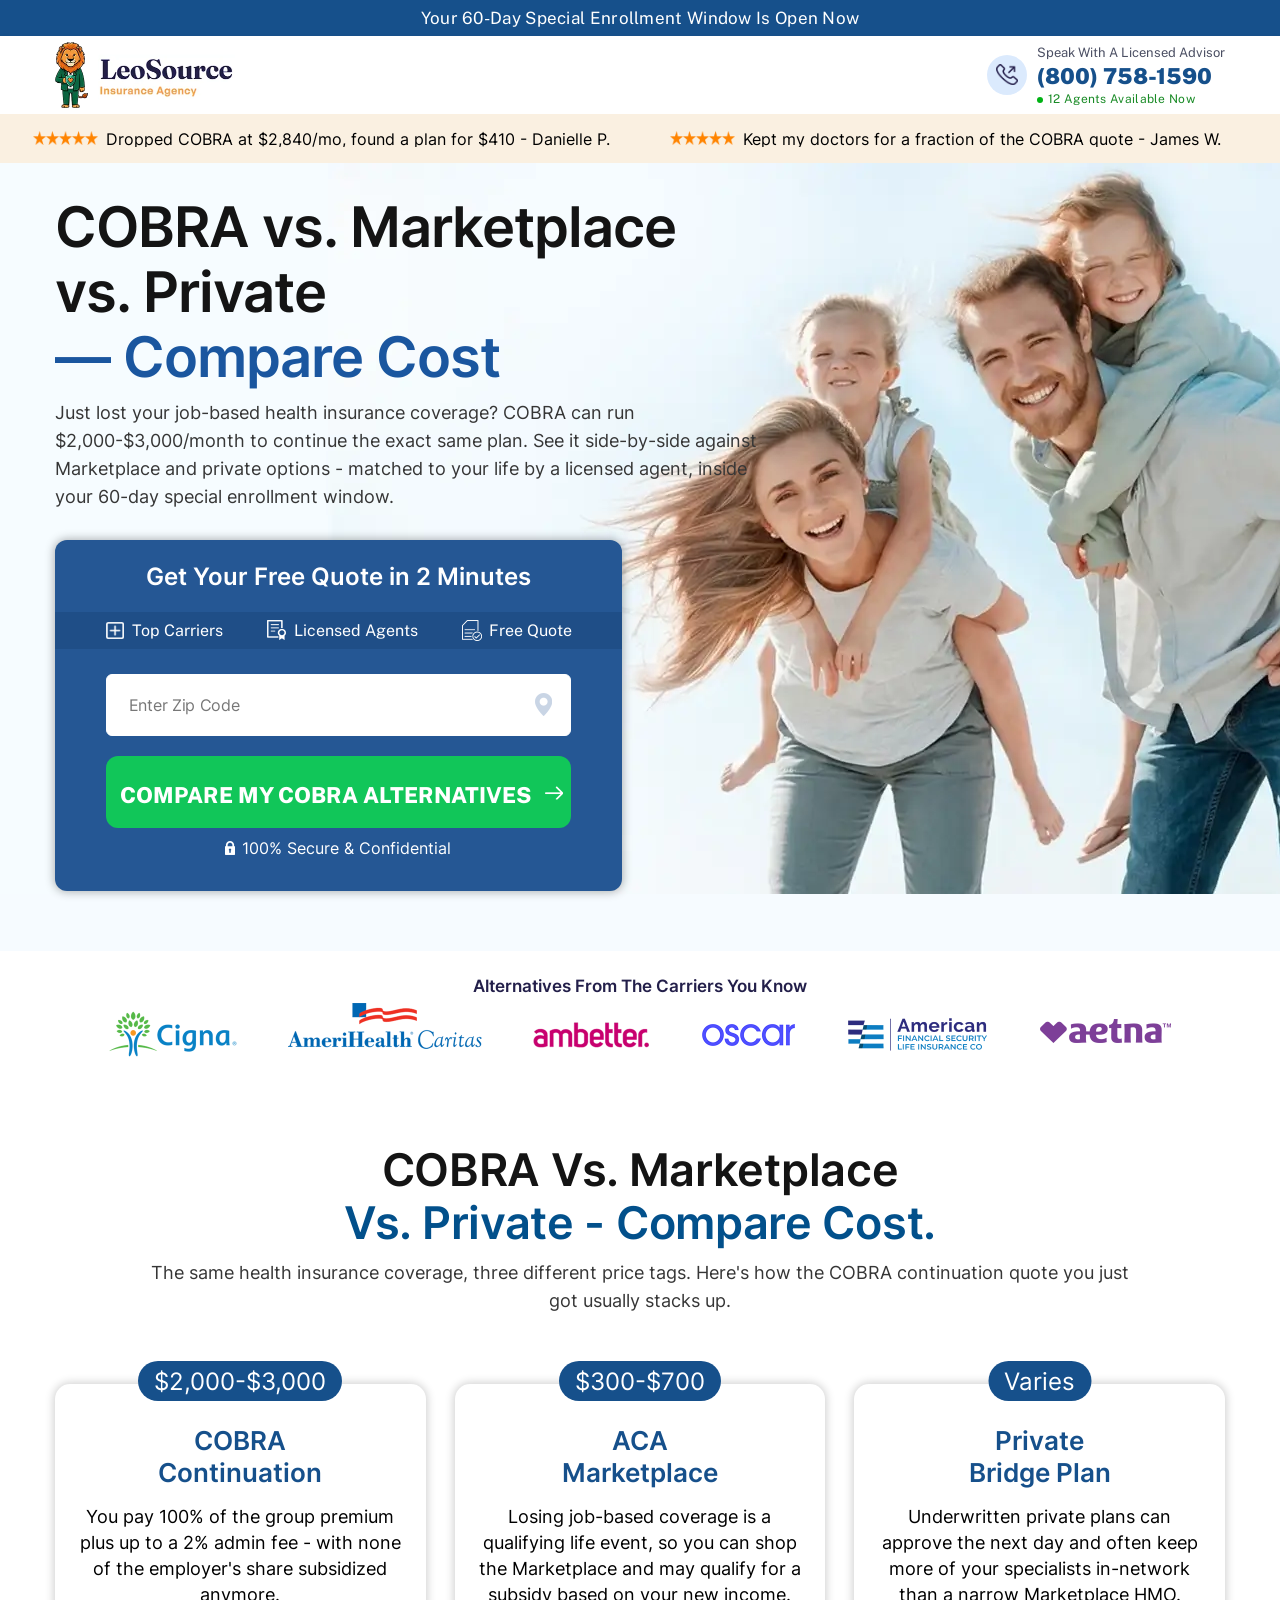
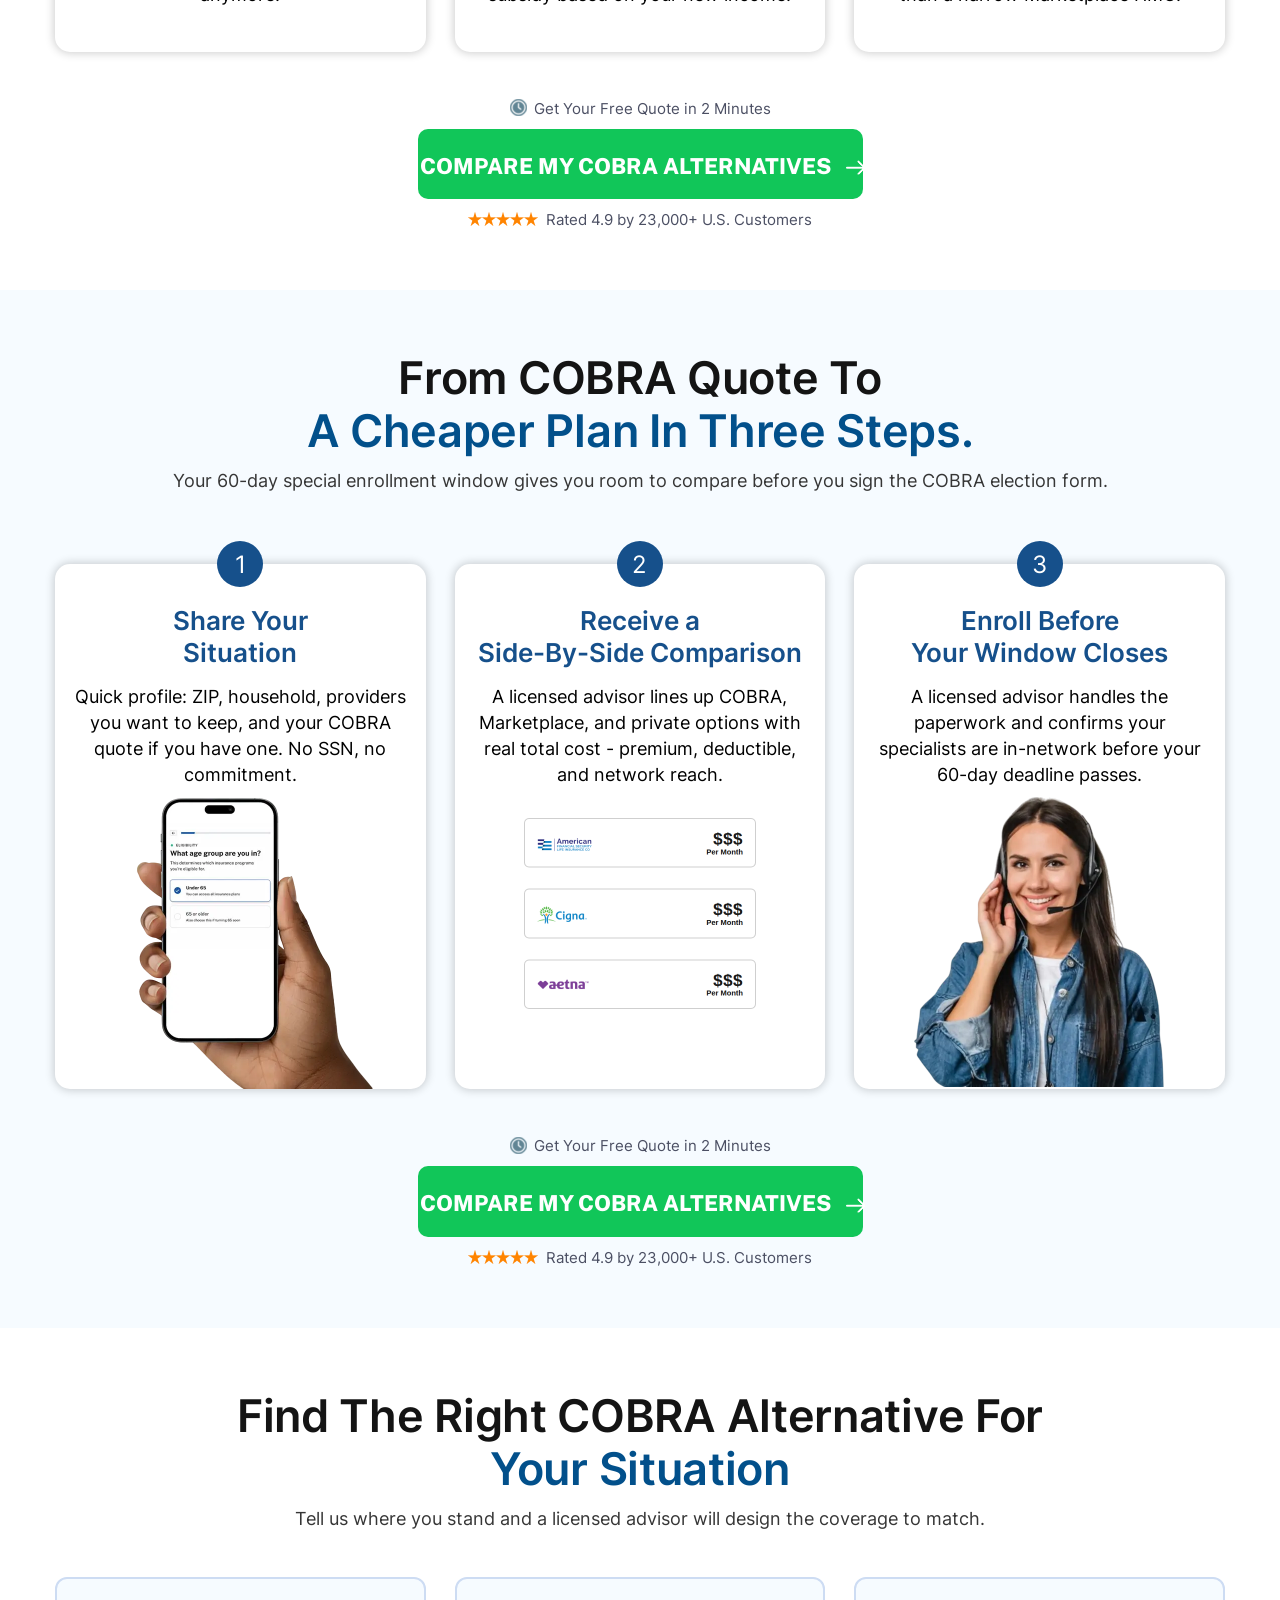
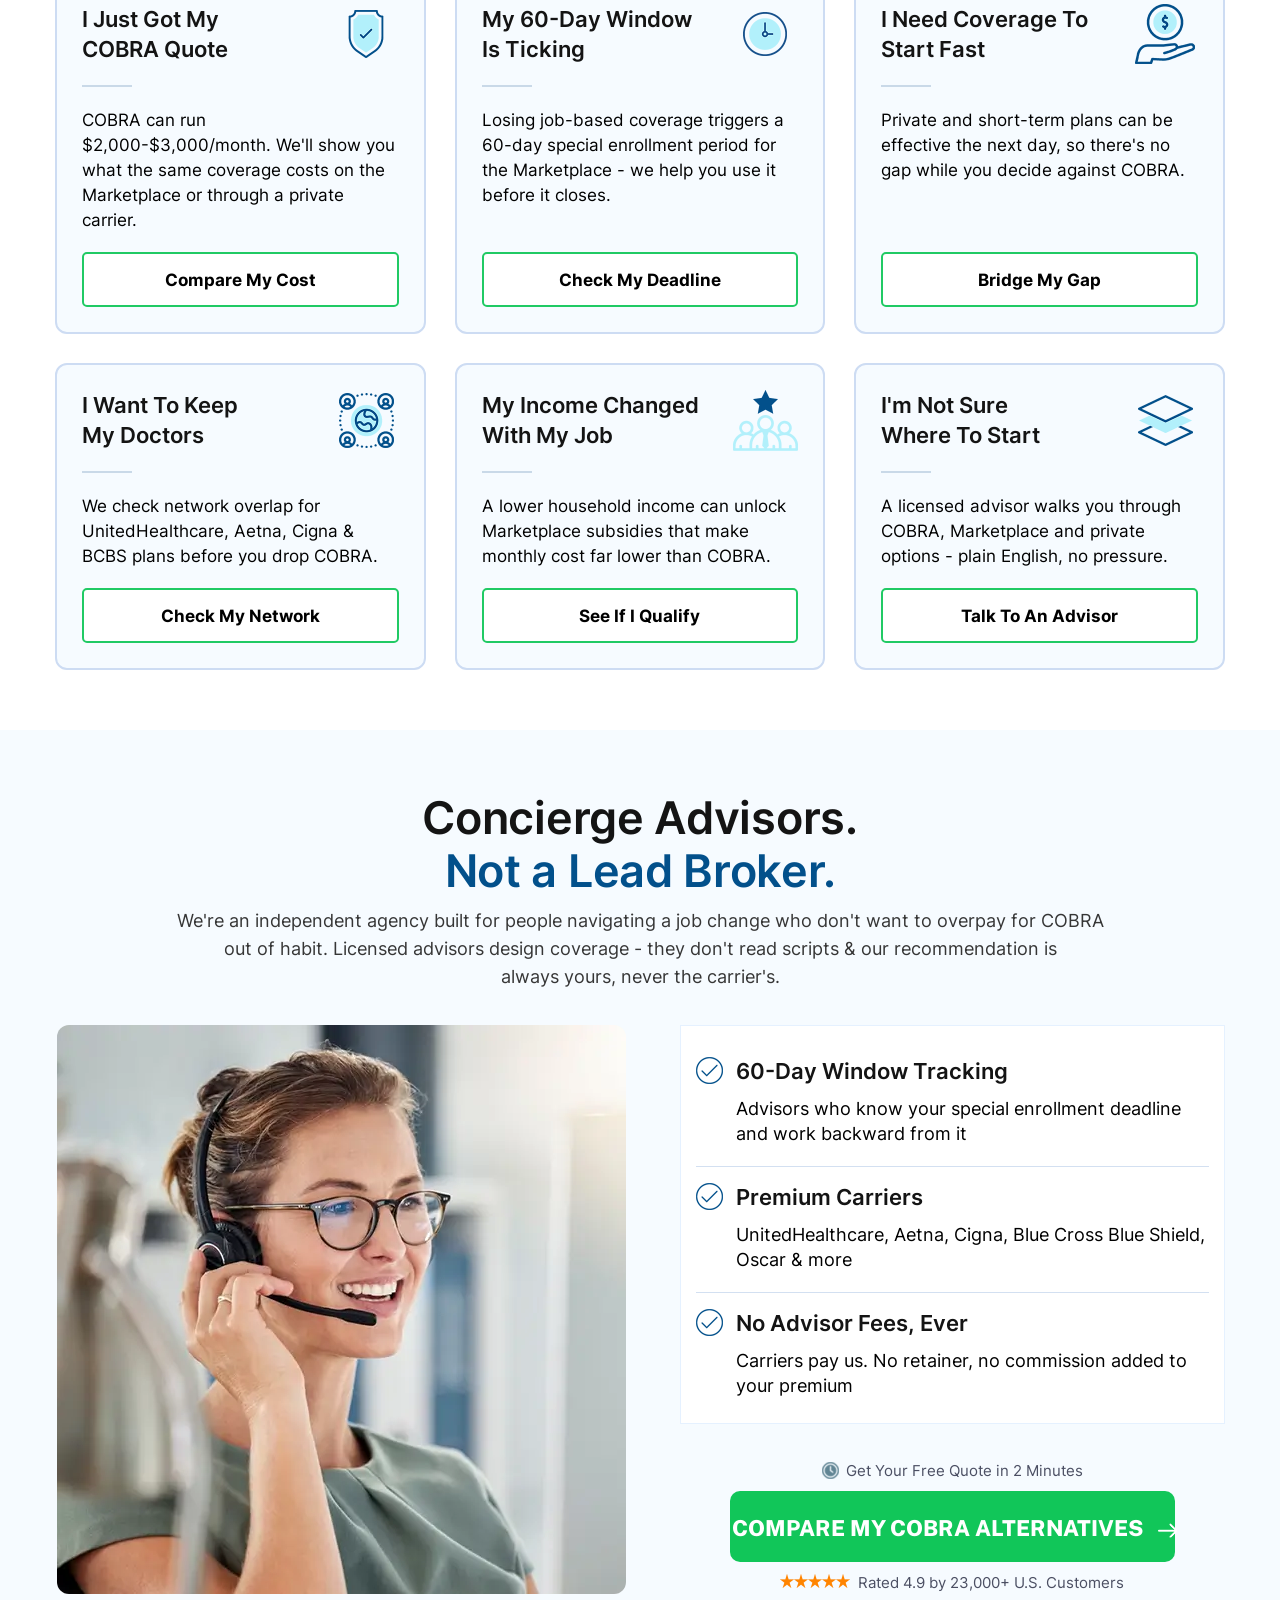
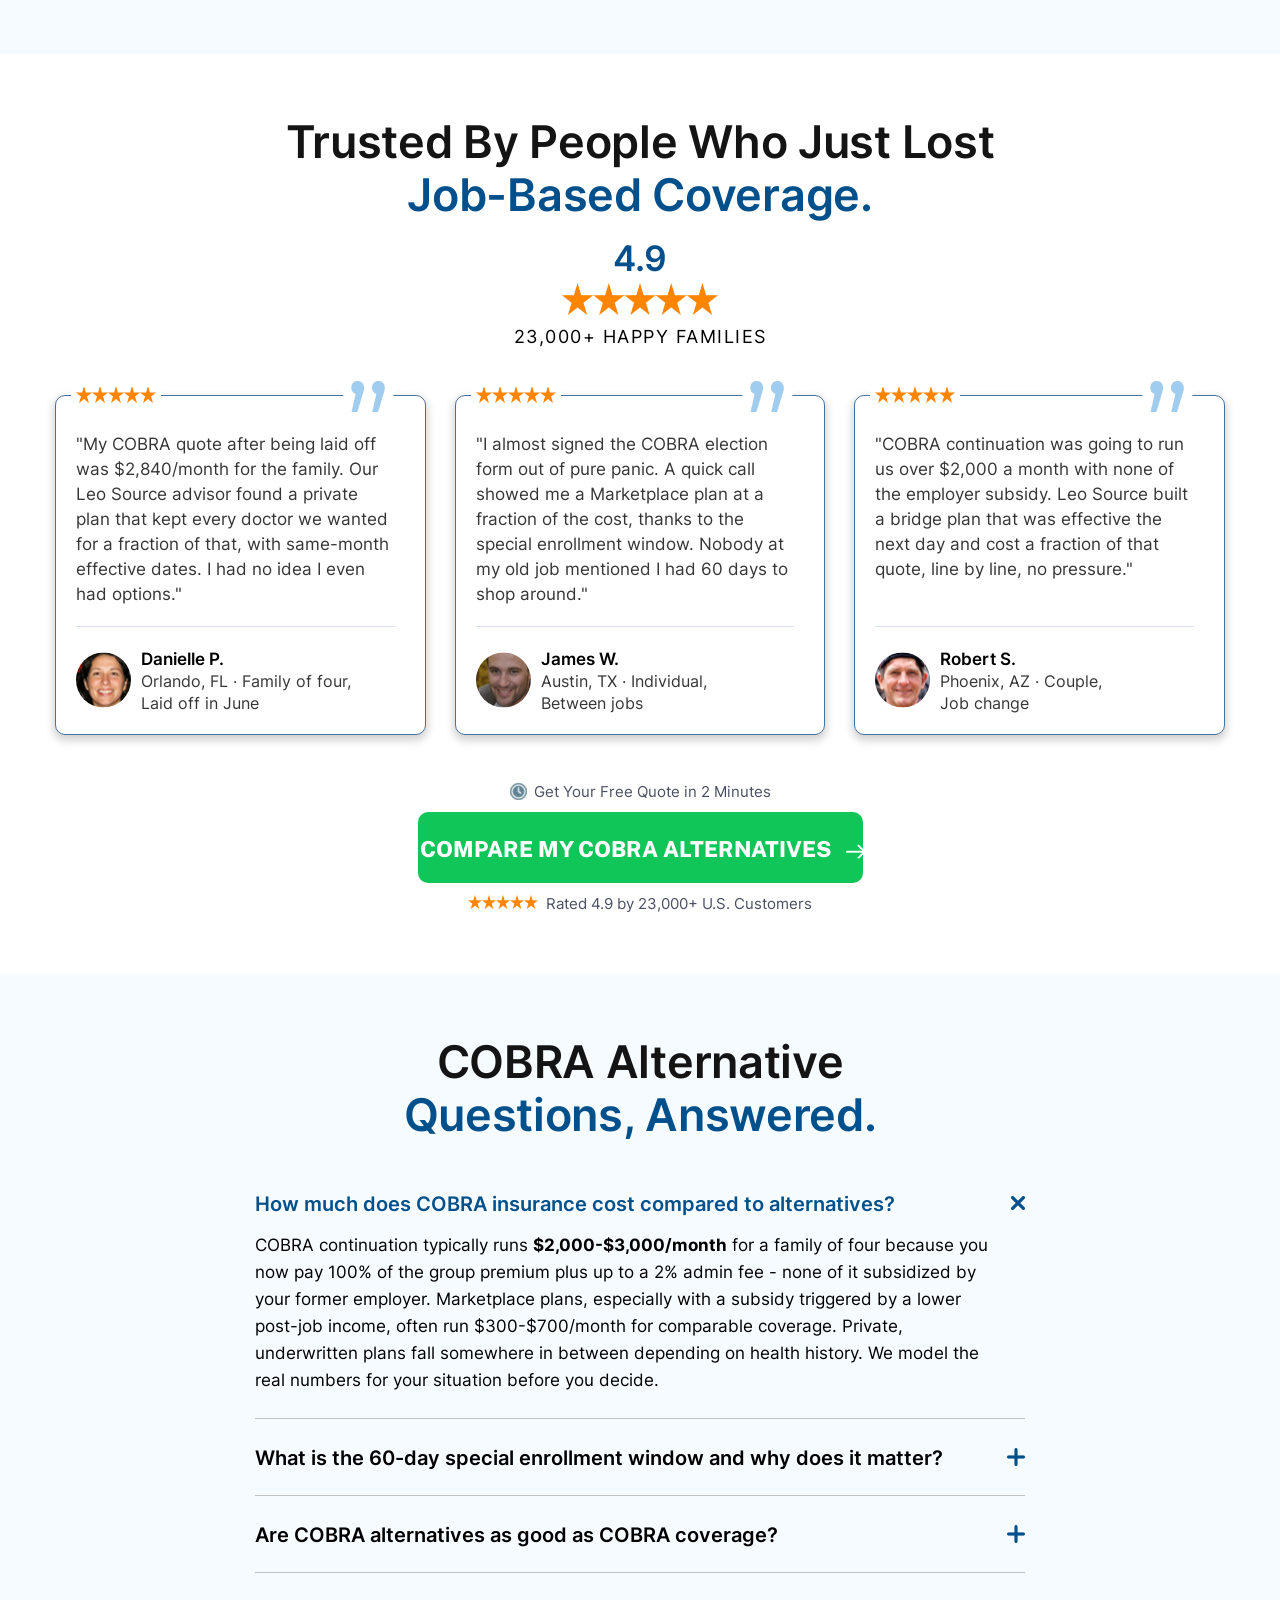
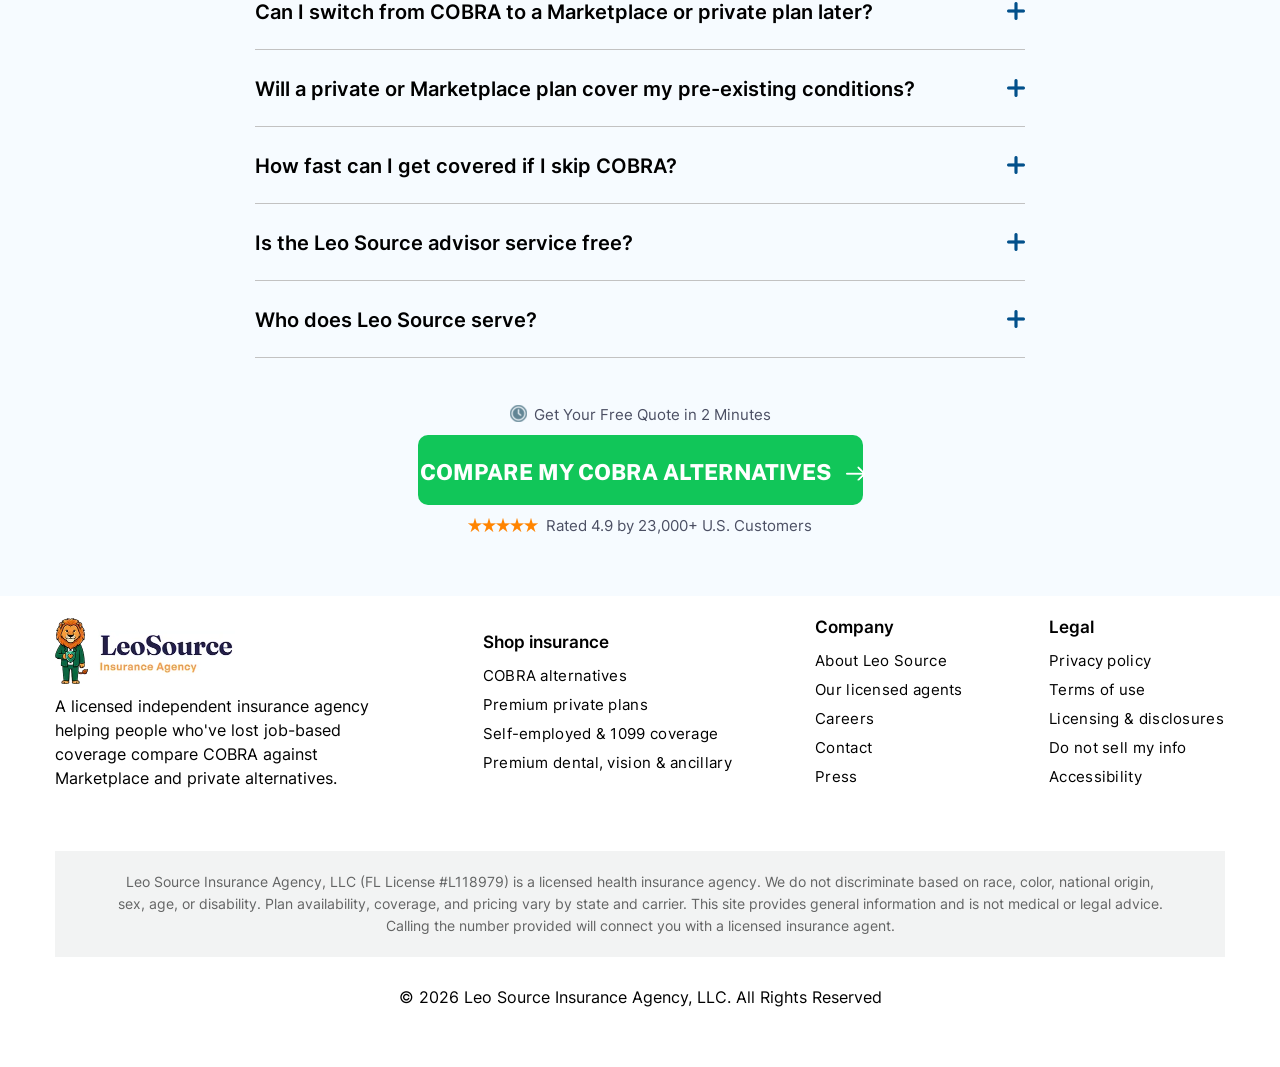
==== commit 122f5d36: "remove '40+/50+ carriers' claims from marketing copy" ====
--- a/cobra-alternatives.html
+++ b/cobra-alternatives.html
@@ -50,6 +50,21 @@
 
   gtag('config', 'AW-18140219113');
 </script>
+
+<!-- Taboola Pixel Code -->
+<script type='text/javascript'>
+  window._tfa = window._tfa || [];
+  window._tfa.push({notify: 'event', name: 'page_view', id: 2076128});
+  !function (t, f, a, x) {
+         if (!document.getElementById(x)) {
+            t.async = 1;t.src = a;t.id=x;f.parentNode.insertBefore(t, f);
+         }
+  }(document.createElement('script'),
+  document.getElementsByTagName('script')[0],
+  '//cdn.taboola.com/libtrc/unip/2076128/tfa.js',
+  'tb_tfa_script');
+</script>
+<!-- End of Taboola Pixel Code -->
 
 </head>
 
@@ -180,7 +195,7 @@
                     <ul class="banner_list">
                         <li>
                             <img src="images/bnr-list-icn1.webp" alt="icon">
-                            <p>40+ Carriers</p>
+                            <p>Top Carriers</p>
                         </li>
                         <li>
                             <img src="images/bnr-list-icn2.webp" alt="icon">
@@ -408,7 +423,7 @@
                             <p class="section3_list_paragraph">Advisors who know your special enrollment deadline and work backward from it</p>
                         </li>
                         <li>
-                            <h3 class="section3_list_heading">40+ Premium Carriers</h3>
+                            <h3 class="section3_list_heading">Premium Carriers</h3>
                             <p class="section3_list_paragraph">UnitedHealthcare, Aetna, Cigna, Blue Cross Blue Shield, Oscar & more</p>
                         </li>
                         <li>
